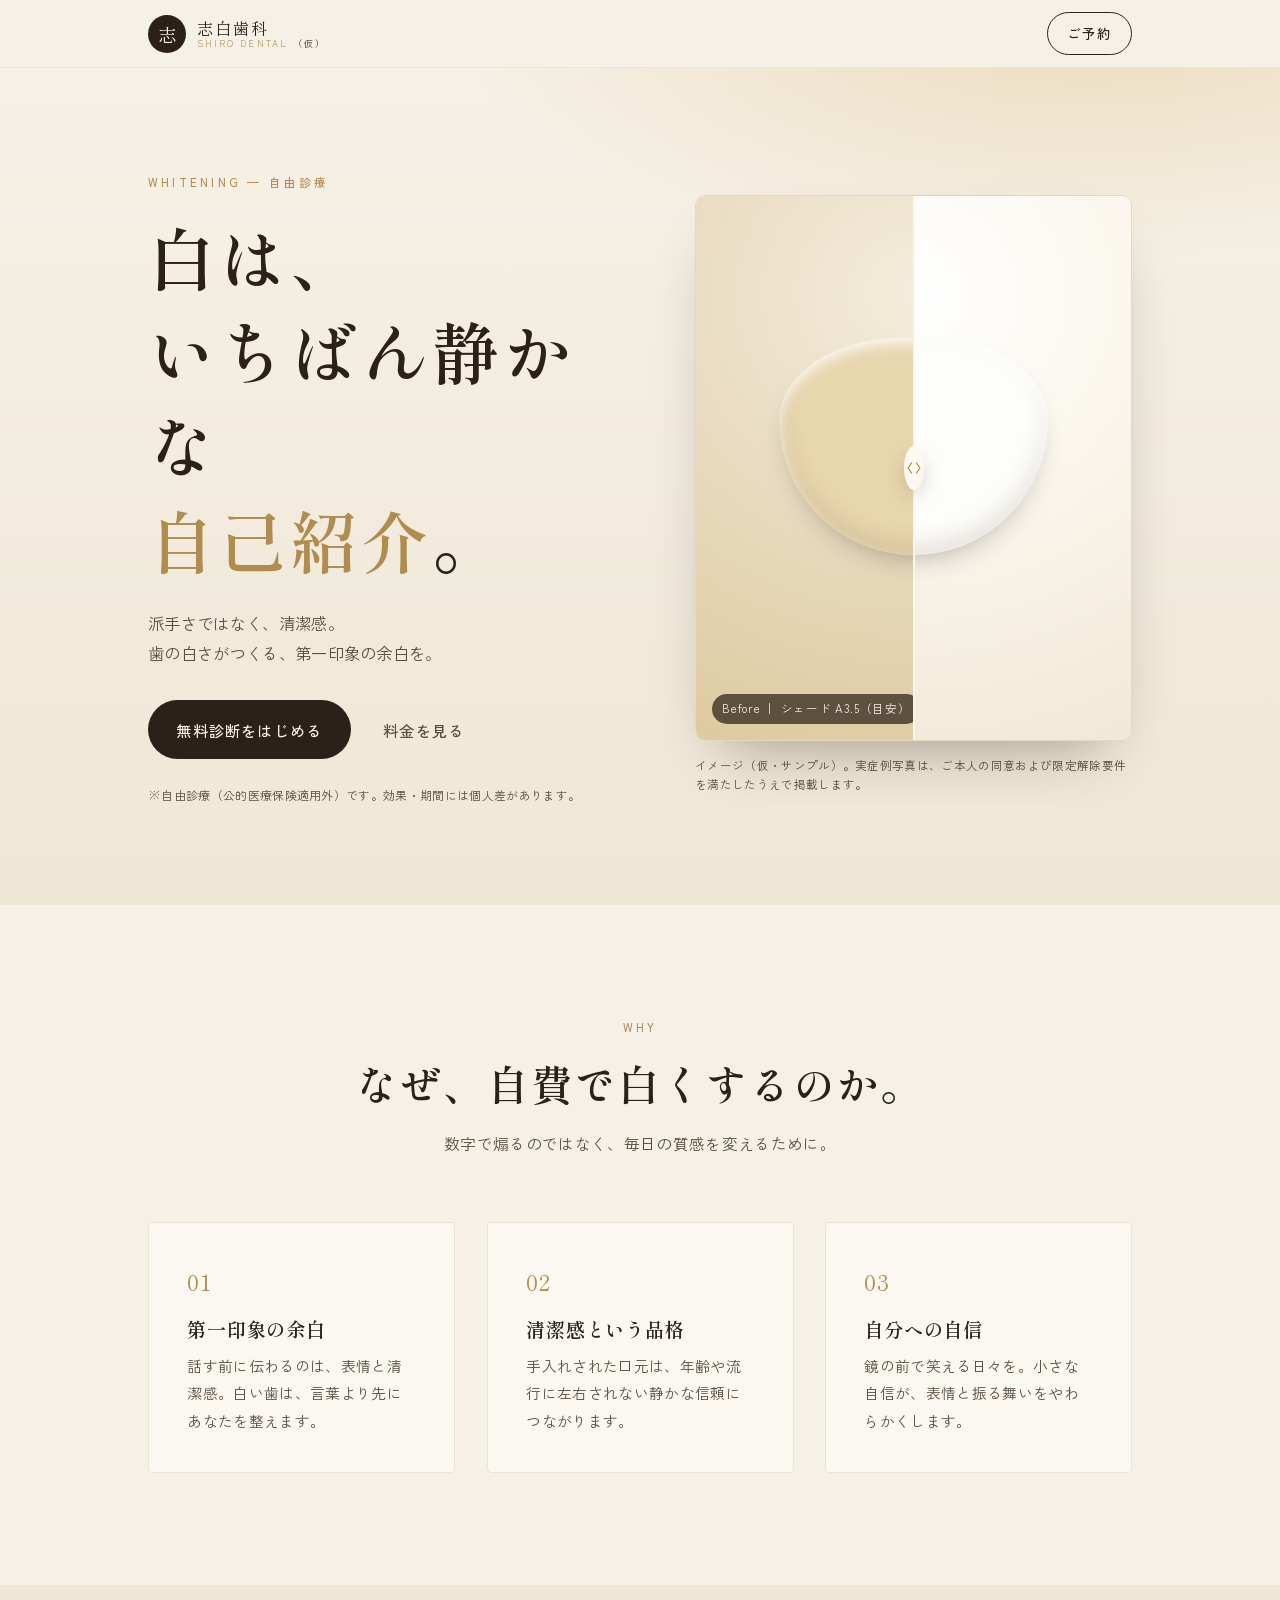
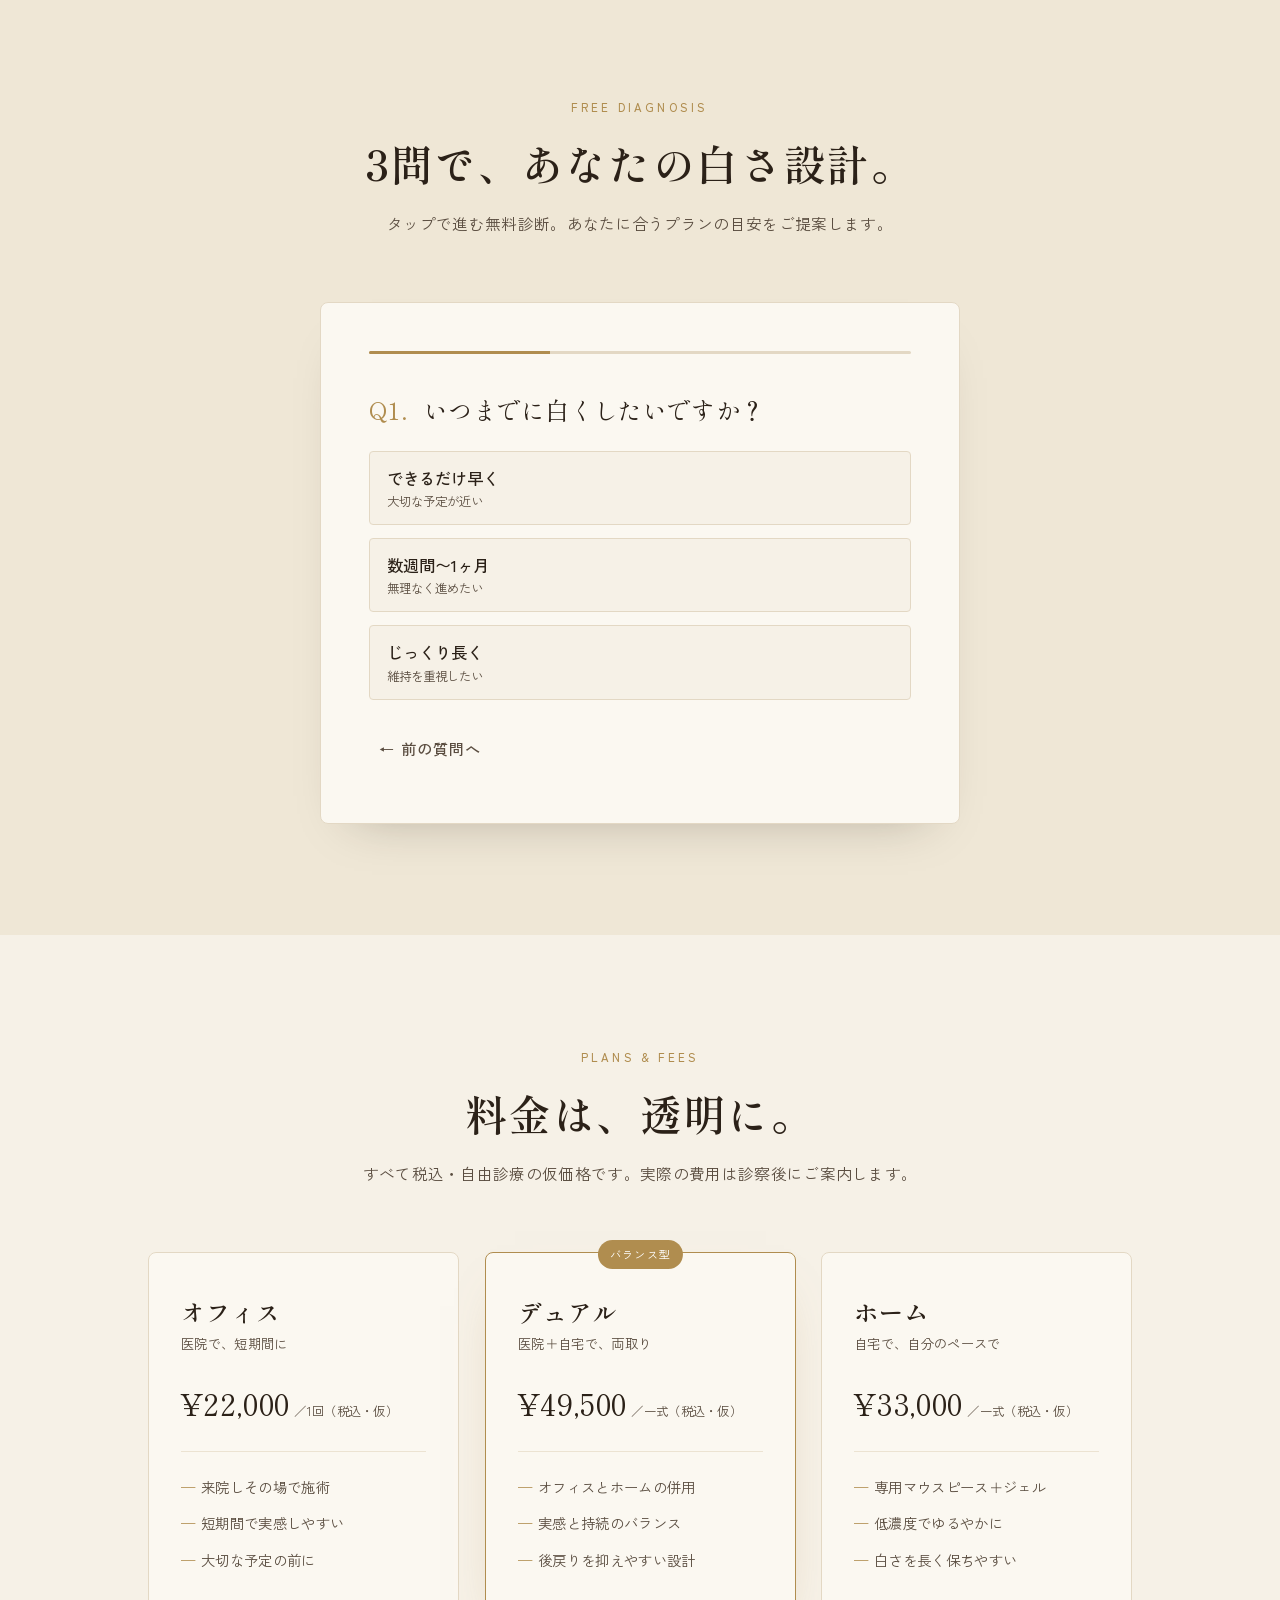
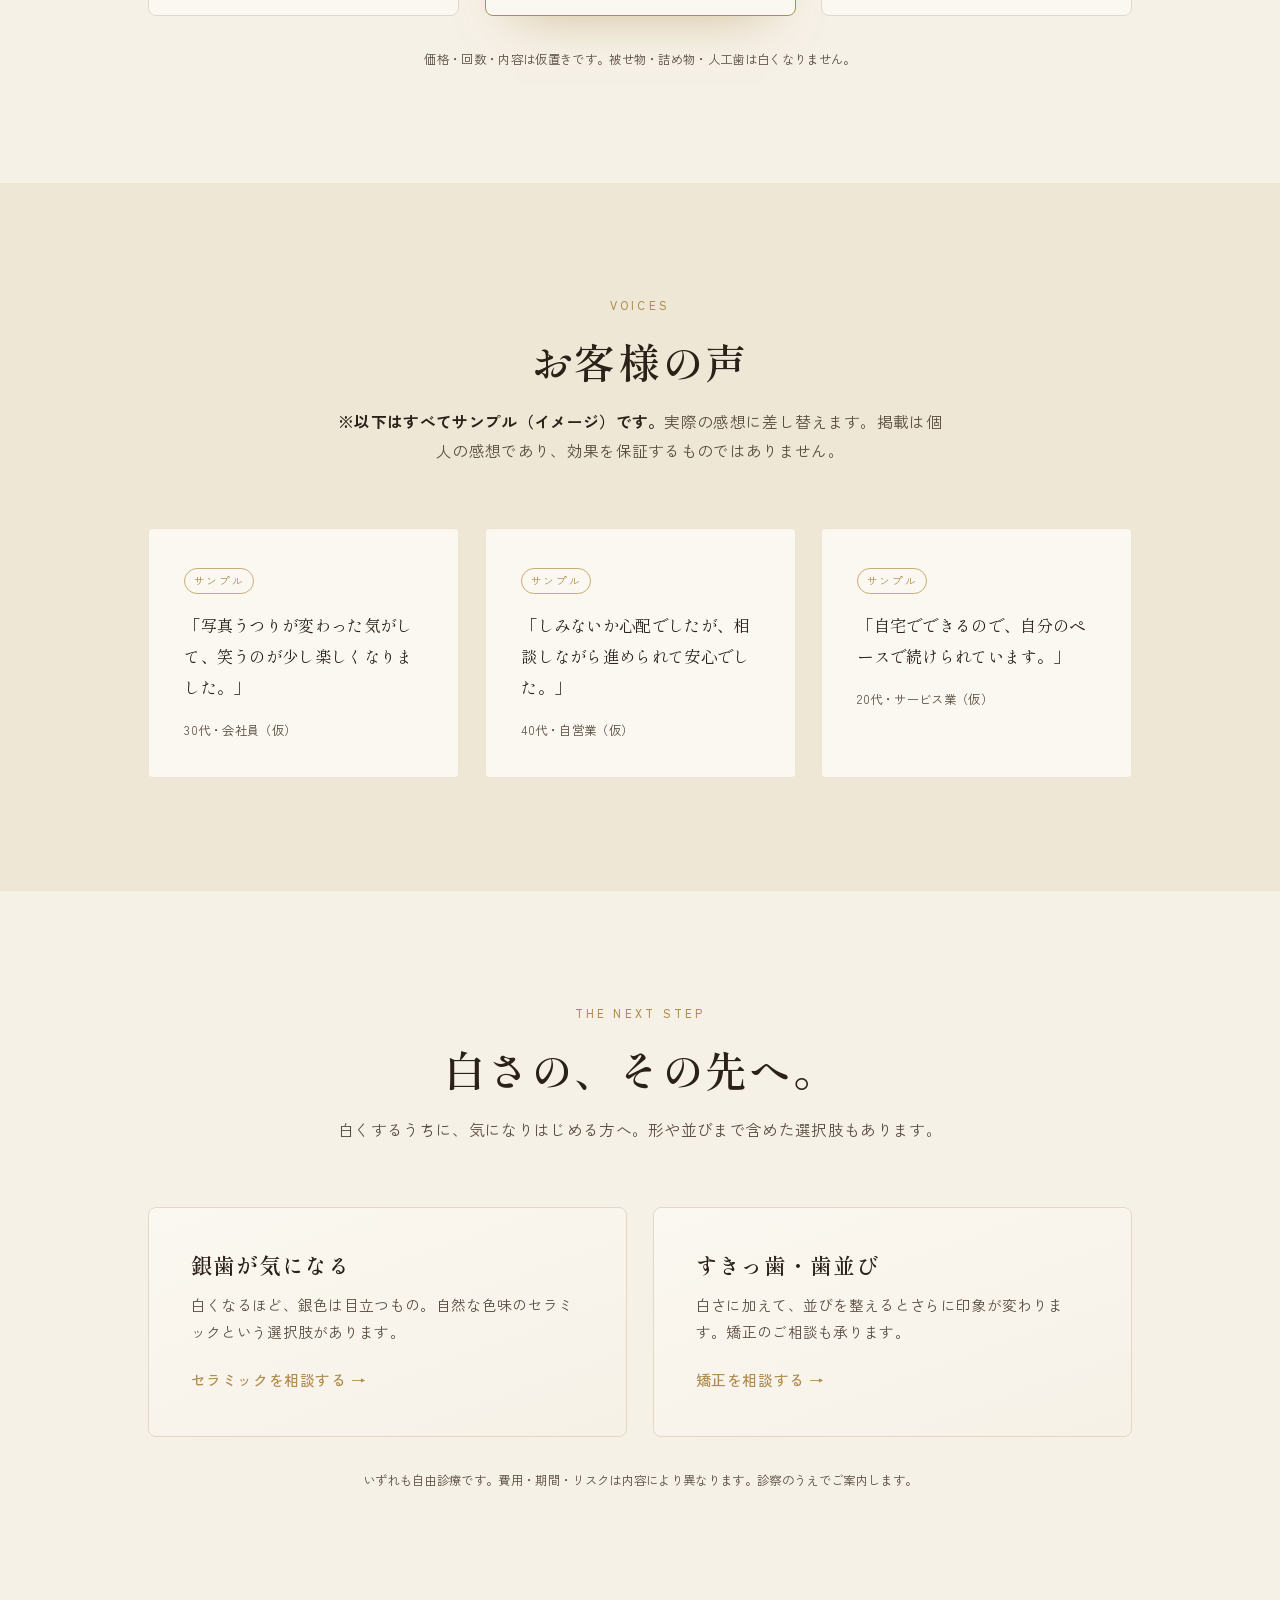
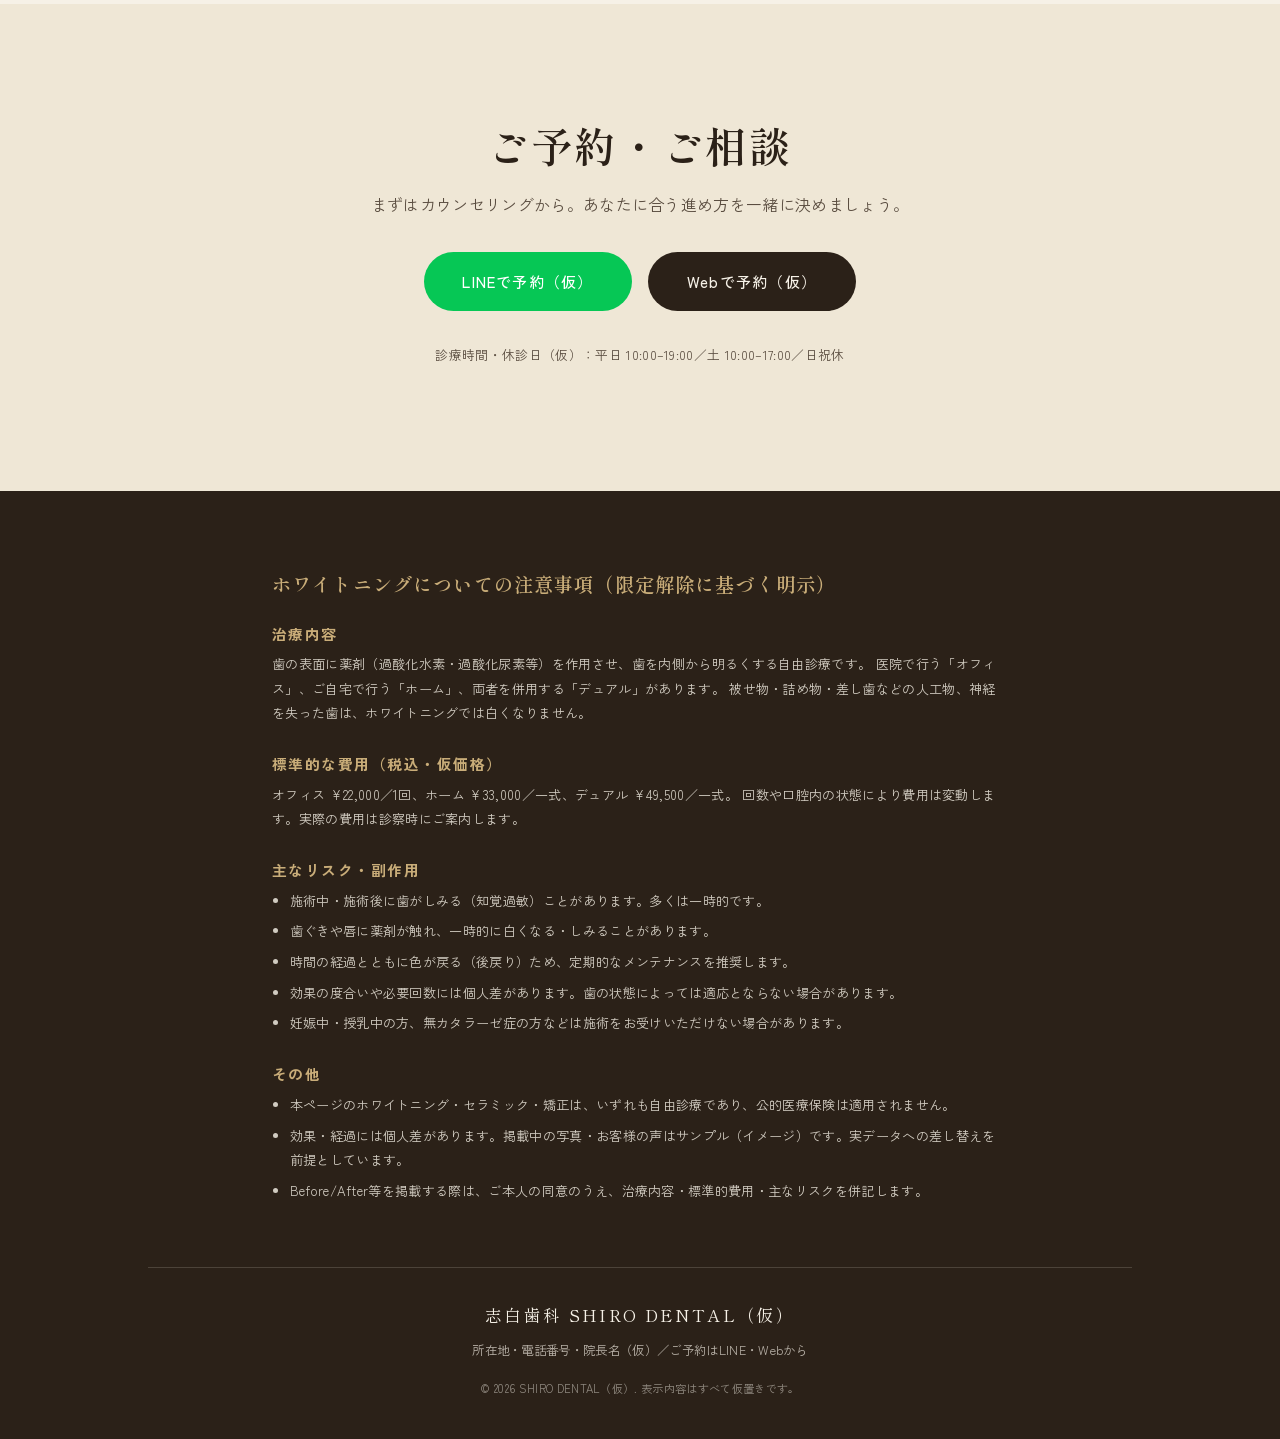
==== index.html @ 213be8ee "Add whitening self-pay conversion funnel v1 モバイルファーストのホワイトニング自費転換ファネル（LP＋無料診断＋予約導線）を追加。  - 縦スクロール1ペー" ====
<!DOCTYPE html>
<html lang="ja">
<head>
  <meta charset="UTF-8" />
  <meta name="viewport" content="width=device-width, initial-scale=1.0" />
  <title>白の余白 ｜ ホワイトニング（仮・医院名）</title>
  <meta
    name="description"
    content="自由診療のホワイトニングで、あなたらしい白さへ。3問の無料診断であなたに合うプランをご提案します。効果には個人差があります。"
  />

  <!-- 明朝（見出し）／上品なゴシック（本文） -->
  <link rel="preconnect" href="https://fonts.googleapis.com" />
  <link rel="preconnect" href="https://fonts.gstatic.com" crossorigin />
  <link
    href="https://fonts.googleapis.com/css2?family=Shippori+Mincho:wght@500;600;700&family=Zen+Kaku+Gothic+New:wght@400;500;700&display=swap"
    rel="stylesheet"
  />

  <link rel="stylesheet" href="assets/css/style.css" />
</head>
<body>
  <!-- ============ ヘッダー ============ -->
  <header class="site-header" id="top">
    <div class="container header-inner">
      <a href="#top" class="brand" aria-label="医院名（仮）トップへ">
        <span class="brand__mark" aria-hidden="true">志</span>
        <span class="brand__name">
          <span class="brand__name-ja">志白歯科</span>
          <span class="brand__name-en">SHIRO DENTAL <em>（仮）</em></span>
        </span>
      </a>
      <a href="#booking" class="btn btn--ghost header-cta" data-scroll>ご予約</a>
    </div>
  </header>

  <main>
    <!-- ============ ヒーロー ============ -->
    <section class="hero">
      <div class="container hero__inner">
        <div class="hero__copy" data-reveal>
          <p class="eyebrow">Whitening — 自由診療</p>
          <h1 class="hero__title">
            白は、<br />
            いちばん静かな<br />
            <span class="accent">自己紹介</span>。
          </h1>
          <p class="hero__lead">
            派手さではなく、清潔感。<br />
            歯の白さがつくる、第一印象の余白を。
          </p>
          <div class="hero__actions">
            <a href="#diagnosis" class="btn btn--solid" data-scroll>無料診断をはじめる</a>
            <a href="#pricing" class="btn btn--text" data-scroll>料金を見る</a>
          </div>
          <p class="hero__note">
            ※自由診療（公的医療保険適用外）です。効果・期間には個人差があります。
          </p>
        </div>

        <!-- Before / After スライダー -->
        <figure class="ba" data-reveal>
          <div
            class="ba__stage"
            id="baStage"
            role="slider"
            tabindex="0"
            aria-label="施術前後の比較。左右にドラッグして白さの変化をご覧いただけます"
            aria-valuemin="0"
            aria-valuemax="100"
            aria-valuenow="50"
          >
            <!-- After（下層・白い） -->
            <div class="ba__layer ba__layer--after">
              <div class="tooth-art tooth-art--after" aria-hidden="true"></div>
              <span class="ba__shade ba__shade--after">After ｜ シェード A1（目安）</span>
            </div>
            <!-- Before（上層・クリップで可変） -->
            <div class="ba__layer ba__layer--before" id="baBefore">
              <div class="tooth-art tooth-art--before" aria-hidden="true"></div>
              <span class="ba__shade ba__shade--before">Before ｜ シェード A3.5（目安）</span>
            </div>
            <!-- ハンドル -->
            <div class="ba__handle" id="baHandle" aria-hidden="true">
              <span class="ba__handle-line"></span>
              <span class="ba__handle-grip">
                <svg viewBox="0 0 24 24" width="20" height="20" aria-hidden="true">
                  <path d="M9 6l-4 6 4 6M15 6l4 6-4 6" fill="none" stroke="currentColor" stroke-width="1.6" stroke-linecap="round" stroke-linejoin="round"/>
                </svg>
              </span>
            </div>
          </div>
          <figcaption class="ba__caption">
            イメージ（仮・サンプル）。実症例写真は、ご本人の同意および限定解除要件を満たしたうえで掲載します。
          </figcaption>
        </figure>
      </div>
    </section>

    <!-- ============ なぜ自費で白くするのか ============ -->
    <section class="why section" id="why">
      <div class="container">
        <header class="section__head" data-reveal>
          <p class="eyebrow">Why</p>
          <h2 class="section__title">なぜ、自費で白くするのか。</h2>
          <p class="section__lead">
            数字で煽るのではなく、毎日の質感を変えるために。
          </p>
        </header>
        <ul class="why__grid">
          <li class="why__item" data-reveal>
            <span class="why__no">01</span>
            <h3 class="why__title">第一印象の余白</h3>
            <p class="why__text">
              話す前に伝わるのは、表情と清潔感。白い歯は、言葉より先にあなたを整えます。
            </p>
          </li>
          <li class="why__item" data-reveal>
            <span class="why__no">02</span>
            <h3 class="why__title">清潔感という品格</h3>
            <p class="why__text">
              手入れされた口元は、年齢や流行に左右されない静かな信頼につながります。
            </p>
          </li>
          <li class="why__item" data-reveal>
            <span class="why__no">03</span>
            <h3 class="why__title">自分への自信</h3>
            <p class="why__text">
              鏡の前で笑える日々を。小さな自信が、表情と振る舞いをやわらかくします。
            </p>
          </li>
        </ul>
      </div>
    </section>

    <!-- ============ ★無料診断（核） ============ -->
    <section class="diagnosis section section--tint" id="diagnosis">
      <div class="container">
        <header class="section__head" data-reveal>
          <p class="eyebrow">Free Diagnosis</p>
          <h2 class="section__title">3問で、あなたの白さ設計。</h2>
          <p class="section__lead">
            タップで進む無料診断。あなたに合うプランの目安をご提案します。
          </p>
        </header>

        <div class="quiz" data-reveal>
          <!-- 進捗 -->
          <div class="quiz__progress" aria-hidden="true">
            <span class="quiz__progress-bar" id="quizBar"></span>
          </div>

          <!-- 質問群 -->
          <form id="quizForm" class="quiz__form" novalidate>
            <!-- Q1 -->
            <fieldset class="quiz__step is-active" data-step="0">
              <legend class="quiz__q"><span class="quiz__q-no">Q1.</span> いつまでに白くしたいですか？</legend>
              <div class="quiz__options" role="group">
                <button type="button" class="opt" data-q="when" data-value="soon">
                  <span class="opt__label">できるだけ早く</span>
                  <span class="opt__sub">大切な予定が近い</span>
                </button>
                <button type="button" class="opt" data-q="when" data-value="weeks">
                  <span class="opt__label">数週間〜1ヶ月</span>
                  <span class="opt__sub">無理なく進めたい</span>
                </button>
                <button type="button" class="opt" data-q="when" data-value="slow">
                  <span class="opt__label">じっくり長く</span>
                  <span class="opt__sub">維持を重視したい</span>
                </button>
              </div>
            </fieldset>

            <!-- Q2 -->
            <fieldset class="quiz__step" data-step="1">
              <legend class="quiz__q"><span class="quiz__q-no">Q2.</span> 歯がしみる（知覚過敏）ことはありますか？</legend>
              <div class="quiz__options" role="group">
                <button type="button" class="opt" data-q="sensitivity" data-value="yes">
                  <span class="opt__label">よくある</span>
                  <span class="opt__sub">冷たいものなどでしみる</span>
                </button>
                <button type="button" class="opt" data-q="sensitivity" data-value="some">
                  <span class="opt__label">少しある</span>
                  <span class="opt__sub">ときどき気になる</span>
                </button>
                <button type="button" class="opt" data-q="sensitivity" data-value="no">
                  <span class="opt__label">ほとんどない</span>
                  <span class="opt__sub">気にならない</span>
                </button>
              </div>
            </fieldset>

            <!-- Q3 -->
            <fieldset class="quiz__step" data-step="2">
              <legend class="quiz__q"><span class="quiz__q-no">Q3.</span> いちばん重視したいことは？</legend>
              <div class="quiz__options" role="group">
                <button type="button" class="opt" data-q="priority" data-value="speed">
                  <span class="opt__label">即効性</span>
                  <span class="opt__sub">短期間で実感したい</span>
                </button>
                <button type="button" class="opt" data-q="priority" data-value="lasting">
                  <span class="opt__label">持続性</span>
                  <span class="opt__sub">白さを長く保ちたい</span>
                </button>
                <button type="button" class="opt" data-q="priority" data-value="easy">
                  <span class="opt__label">手軽さ・コスト</span>
                  <span class="opt__sub">自分のペースで</span>
                </button>
              </div>
            </fieldset>
          </form>

          <!-- 戻る -->
          <div class="quiz__nav">
            <button type="button" class="btn btn--text" id="quizBack" hidden>← 前の質問へ</button>
          </div>

          <!-- 結果 -->
          <div class="result" id="quizResult" hidden aria-live="polite">
            <p class="result__eyebrow">あなたへのおすすめ（目安）</p>
            <h3 class="result__plan" id="resultPlan">—</h3>
            <p class="result__desc" id="resultDesc"></p>
            <p class="result__note" id="resultSensitivity" hidden></p>
            <div class="result__actions">
              <a href="#booking" class="btn btn--solid" data-scroll>このプランで相談・予約する</a>
              <button type="button" class="btn btn--text" id="quizRestart">もう一度診断する</button>
            </div>
            <p class="result__disclaimer">
              ※診断結果は目安です。実際の適応・プランは、口腔内の状態を診たうえで歯科医師がご提案します。効果には個人差があります。
            </p>
          </div>
        </div>
      </div>
    </section>

    <!-- ============ 料金プラン ============ -->
    <section class="pricing section" id="pricing">
      <div class="container">
        <header class="section__head" data-reveal>
          <p class="eyebrow">Plans &amp; Fees</p>
          <h2 class="section__title">料金は、透明に。</h2>
          <p class="section__lead">
            すべて税込・自由診療の仮価格です。実際の費用は診察後にご案内します。
          </p>
        </header>

        <div class="plans">
          <article class="plan" data-plan="office" data-reveal>
            <h3 class="plan__name">オフィス</h3>
            <p class="plan__for">医院で、短期間に</p>
            <p class="plan__price"><span class="plan__amount">¥22,000</span><span class="plan__unit">／1回（税込・仮）</span></p>
            <ul class="plan__feat">
              <li>来院しその場で施術</li>
              <li>短期間で実感しやすい</li>
              <li>大切な予定の前に</li>
            </ul>
          </article>

          <article class="plan plan--featured" data-plan="dual" data-reveal>
            <span class="plan__badge">バランス型</span>
            <h3 class="plan__name">デュアル</h3>
            <p class="plan__for">医院＋自宅で、両取り</p>
            <p class="plan__price"><span class="plan__amount">¥49,500</span><span class="plan__unit">／一式（税込・仮）</span></p>
            <ul class="plan__feat">
              <li>オフィスとホームの併用</li>
              <li>実感と持続のバランス</li>
              <li>後戻りを抑えやすい設計</li>
            </ul>
          </article>

          <article class="plan" data-plan="home" data-reveal>
            <h3 class="plan__name">ホーム</h3>
            <p class="plan__for">自宅で、自分のペースで</p>
            <p class="plan__price"><span class="plan__amount">¥33,000</span><span class="plan__unit">／一式（税込・仮）</span></p>
            <ul class="plan__feat">
              <li>専用マウスピース＋ジェル</li>
              <li>低濃度でゆるやかに</li>
              <li>白さを長く保ちやすい</li>
            </ul>
          </article>
        </div>

        <p class="pricing__note">
          価格・回数・内容は仮置きです。被せ物・詰め物・人工歯は白くなりません。
        </p>
      </div>
    </section>

    <!-- ============ お客様の声 ============ -->
    <section class="voices section section--tint" id="voices">
      <div class="container">
        <header class="section__head" data-reveal>
          <p class="eyebrow">Voices</p>
          <h2 class="section__title">お客様の声</h2>
          <p class="section__lead">
            <strong>※以下はすべてサンプル（イメージ）です。</strong>実際の感想に差し替えます。掲載は個人の感想であり、効果を保証するものではありません。
          </p>
        </header>

        <ul class="voices__grid">
          <li class="voice" data-reveal>
            <span class="voice__tag">サンプル</span>
            <p class="voice__text">「写真うつりが変わった気がして、笑うのが少し楽しくなりました。」</p>
            <p class="voice__meta">30代・会社員（仮）</p>
          </li>
          <li class="voice" data-reveal>
            <span class="voice__tag">サンプル</span>
            <p class="voice__text">「しみないか心配でしたが、相談しながら進められて安心でした。」</p>
            <p class="voice__meta">40代・自営業（仮）</p>
          </li>
          <li class="voice" data-reveal>
            <span class="voice__tag">サンプル</span>
            <p class="voice__text">「自宅でできるので、自分のペースで続けられています。」</p>
            <p class="voice__meta">20代・サービス業（仮）</p>
          </li>
        </ul>
      </div>
    </section>

    <!-- ============ ホワイトニングの先へ ============ -->
    <section class="beyond section" id="beyond">
      <div class="container">
        <header class="section__head" data-reveal>
          <p class="eyebrow">The Next Step</p>
          <h2 class="section__title">白さの、その先へ。</h2>
          <p class="section__lead">
            白くするうちに、気になりはじめる方へ。形や並びまで含めた選択肢もあります。
          </p>
        </header>

        <ul class="beyond__grid">
          <li class="beyond__item" data-reveal>
            <h3 class="beyond__title">銀歯が気になる</h3>
            <p class="beyond__text">
              白くなるほど、銀色は目立つもの。自然な色味のセラミックという選択肢があります。
            </p>
            <a href="#booking" class="link-arrow" data-scroll>セラミックを相談する →</a>
          </li>
          <li class="beyond__item" data-reveal>
            <h3 class="beyond__title">すきっ歯・歯並び</h3>
            <p class="beyond__text">
              白さに加えて、並びを整えるとさらに印象が変わります。矯正のご相談も承ります。
            </p>
            <a href="#booking" class="link-arrow" data-scroll>矯正を相談する →</a>
          </li>
        </ul>
        <p class="beyond__note">
          いずれも自由診療です。費用・期間・リスクは内容により異なります。診察のうえでご案内します。
        </p>
      </div>
    </section>

    <!-- ============ 予約 ============ -->
    <section class="booking section section--tint" id="booking">
      <div class="container booking__inner" data-reveal>
        <h2 class="section__title">ご予約・ご相談</h2>
        <p class="booking__lead">
          まずはカウンセリングから。あなたに合う進め方を一緒に決めましょう。
        </p>
        <div class="booking__actions">
          <!-- TODO: 実際のLINE公式アカウントURLに差し替え -->
          <a href="#" class="btn btn--line" data-placeholder="LINE">LINEで予約（仮）</a>
          <!-- TODO: 実際のWeb予約システムURLに差し替え -->
          <a href="#" class="btn btn--solid" data-placeholder="Web">Webで予約（仮）</a>
        </div>
        <p class="booking__hours">
          診療時間・休診日（仮）：平日 10:00–19:00／土 10:00–17:00／日祝休
        </p>
      </div>
    </section>
  </main>

  <!-- ============ フッター（医療広告ガイドライン準拠の注記） ============ -->
  <footer class="site-footer">
    <div class="container">
      <div class="compliance" id="compliance">
        <h2 class="compliance__title">ホワイトニングについての注意事項（限定解除に基づく明示）</h2>

        <div class="compliance__block">
          <h3>治療内容</h3>
          <p>
            歯の表面に薬剤（過酸化水素・過酸化尿素等）を作用させ、歯を内側から明るくする自由診療です。
            医院で行う「オフィス」、ご自宅で行う「ホーム」、両者を併用する「デュアル」があります。
            被せ物・詰め物・差し歯などの人工物、神経を失った歯は、ホワイトニングでは白くなりません。
          </p>
        </div>

        <div class="compliance__block">
          <h3>標準的な費用（税込・仮価格）</h3>
          <p>
            オフィス ¥22,000／1回、ホーム ¥33,000／一式、デュアル ¥49,500／一式。
            回数や口腔内の状態により費用は変動します。実際の費用は診察時にご案内します。
          </p>
        </div>

        <div class="compliance__block">
          <h3>主なリスク・副作用</h3>
          <ul>
            <li>施術中・施術後に歯がしみる（知覚過敏）ことがあります。多くは一時的です。</li>
            <li>歯ぐきや唇に薬剤が触れ、一時的に白くなる・しみることがあります。</li>
            <li>時間の経過とともに色が戻る（後戻り）ため、定期的なメンテナンスを推奨します。</li>
            <li>効果の度合いや必要回数には個人差があります。歯の状態によっては適応とならない場合があります。</li>
            <li>妊娠中・授乳中の方、無カタラーゼ症の方などは施術をお受けいただけない場合があります。</li>
          </ul>
        </div>

        <div class="compliance__block">
          <h3>その他</h3>
          <ul>
            <li>本ページのホワイトニング・セラミック・矯正は、いずれも自由診療であり、公的医療保険は適用されません。</li>
            <li>効果・経過には個人差があります。掲載中の写真・お客様の声はサンプル（イメージ）です。実データへの差し替えを前提としています。</li>
            <li>Before/After等を掲載する際は、ご本人の同意のうえ、治療内容・標準的費用・主なリスクを併記します。</li>
          </ul>
        </div>
      </div>

      <div class="site-footer__base">
        <p class="site-footer__brand">志白歯科 SHIRO DENTAL（仮）</p>
        <p class="site-footer__addr">所在地・電話番号・院長名（仮）／ご予約はLINE・Webから</p>
        <p class="site-footer__copy">© <span id="year"></span> SHIRO DENTAL（仮）. 表示内容はすべて仮置きです。</p>
      </div>
    </div>
  </footer>

  <!-- ============ 固定予約バー（モバイル下部） ============ -->
  <nav class="dockbar" id="dockbar" aria-label="予約">
    <a href="#" class="dockbar__btn dockbar__btn--line" data-placeholder="LINE">
      <span class="dockbar__ico" aria-hidden="true">◍</span>
      <span>LINE予約</span>
    </a>
    <a href="#" class="dockbar__btn dockbar__btn--web" data-placeholder="Web">
      <span class="dockbar__ico" aria-hidden="true">◆</span>
      <span>Web予約</span>
    </a>
  </nav>

  <script src="assets/js/main.js" defer></script>
</body>
</html>
---- assets/css/style.css ----
/* =====================================================================
   志白歯科（仮）｜ホワイトニング自費転換ファネル v1
   方向性：高級美容ブランド × 和のエディトリアル
   配色：温かいアイボリー × エスプレッソ × シャンパンゴールド
   ===================================================================== */

:root {
  /* 配色 */
  --ivory:        #f6f1e7;   /* 基調：温かいアイボリー */
  --ivory-deep:   #efe7d6;   /* 一段沈めたアイボリー */
  --paper:        #fbf8f1;   /* カード等の明るい面 */
  --espresso:     #2b2118;   /* 文字：エスプレッソ */
  --espresso-soft:#5a4d40;   /* 補助文字 */
  --gold:         #b08d4f;   /* アクセント：シャンパンゴールド */
  --gold-soft:    #c9ad79;
  --gold-tint:    #ead9b8;
  --line:         #e3d8c4;   /* 罫線 */
  --line-soft:    #ece3d2;

  /* タイポ */
  --mincho: "Shippori Mincho", "Yu Mincho", "Hiragino Mincho ProN", serif;
  --gothic: "Zen Kaku Gothic New", "Hiragino Sans", "Yu Gothic", sans-serif;

  /* レイアウト */
  --maxw: 1080px;
  --gut: clamp(20px, 5vw, 48px);
  --radius: 4px;
  --ease: cubic-bezier(0.22, 0.61, 0.36, 1);

  --dock-h: 64px;
}

/* ---- リセット ---- */
*, *::before, *::after { box-sizing: border-box; }
html { -webkit-text-size-adjust: 100%; scroll-behavior: smooth; }
body {
  margin: 0;
  font-family: var(--gothic);
  font-weight: 400;
  color: var(--espresso);
  background: var(--ivory);
  line-height: 1.85;
  letter-spacing: 0.02em;
  -webkit-font-smoothing: antialiased;
  text-rendering: optimizeLegibility;
  /* 固定予約バー分の余白（モバイル） */
  padding-bottom: calc(var(--dock-h) + env(safe-area-inset-bottom, 0px));
}
img { max-width: 100%; display: block; }
a { color: inherit; text-decoration: none; }
button { font-family: inherit; cursor: pointer; }
h1, h2, h3 { font-family: var(--mincho); font-weight: 600; line-height: 1.4; letter-spacing: 0.04em; }

.container { width: 100%; max-width: var(--maxw); margin-inline: auto; padding-inline: var(--gut); }

/* ---- 共通：エディトリアルな見出し小物 ---- */
.eyebrow {
  font-family: var(--gothic);
  font-size: 0.72rem;
  letter-spacing: 0.28em;
  text-transform: uppercase;
  color: var(--gold);
  margin: 0 0 1rem;
  font-weight: 500;
}
.accent { color: var(--gold); }

/* ---- ボタン ---- */
.btn {
  display: inline-flex;
  align-items: center;
  justify-content: center;
  gap: 0.5em;
  padding: 0.95em 1.8em;
  font-size: 0.95rem;
  font-weight: 500;
  letter-spacing: 0.08em;
  border-radius: 999px;
  border: 1px solid transparent;
  transition: transform 0.4s var(--ease), background 0.4s var(--ease), color 0.4s var(--ease), border-color 0.4s var(--ease);
  -webkit-tap-highlight-color: transparent;
}
.btn:active { transform: translateY(1px); }
.btn--solid { background: var(--espresso); color: var(--ivory); }
.btn--solid:hover { background: var(--gold); color: #fff; }
.btn--ghost { border-color: var(--espresso); color: var(--espresso); background: transparent; }
.btn--ghost:hover { background: var(--espresso); color: var(--ivory); }
.btn--text { background: none; color: var(--espresso-soft); padding-inline: 0.6em; }
.btn--text:hover { color: var(--gold); }
.btn--line { background: #06c755; color: #fff; }
.btn--line:hover { filter: brightness(1.06); }

/* ====================================================================
   ヘッダー
   ==================================================================== */
.site-header {
  position: sticky;
  top: 0;
  z-index: 50;
  background: rgba(246, 241, 231, 0.82);
  backdrop-filter: saturate(140%) blur(10px);
  border-bottom: 1px solid var(--line-soft);
}
.header-inner { display: flex; align-items: center; justify-content: space-between; padding-block: 0.75rem; }
.brand { display: flex; align-items: center; gap: 0.7rem; }
.brand__mark {
  width: 38px; height: 38px;
  display: grid; place-items: center;
  font-family: var(--mincho);
  font-size: 1.15rem;
  color: var(--ivory);
  background: var(--espresso);
  border-radius: 50%;
}
.brand__name { display: flex; flex-direction: column; line-height: 1.25; }
.brand__name-ja { font-family: var(--mincho); font-size: 1.02rem; letter-spacing: 0.12em; }
.brand__name-en { font-size: 0.58rem; letter-spacing: 0.22em; color: var(--gold); text-transform: uppercase; }
.brand__name-en em { font-style: normal; color: var(--espresso-soft); }
.header-cta { padding: 0.6em 1.4em; font-size: 0.85rem; }

/* ====================================================================
   ヒーロー
   ==================================================================== */
.hero {
  background:
    radial-gradient(1200px 500px at 85% -10%, var(--gold-tint) 0%, transparent 55%),
    linear-gradient(180deg, var(--ivory) 0%, var(--ivory-deep) 100%);
  padding-block: clamp(3rem, 9vw, 6.5rem) clamp(3rem, 8vw, 5.5rem);
  overflow: hidden;
}
.hero__inner {
  display: grid;
  gap: clamp(2.5rem, 6vw, 4rem);
  align-items: center;
}
@media (min-width: 880px) {
  .hero__inner { grid-template-columns: 1.05fr 0.95fr; }
}
.hero__title {
  font-size: clamp(2.4rem, 8.5vw, 4.2rem);
  margin: 0 0 1.4rem;
  letter-spacing: 0.06em;
}
.hero__lead { font-size: 1.02rem; color: var(--espresso-soft); margin: 0 0 2rem; }
.hero__actions { display: flex; flex-wrap: wrap; align-items: center; gap: 1rem 1.4rem; }
.hero__note { margin-top: 1.6rem; font-size: 0.74rem; color: var(--espresso-soft); line-height: 1.7; }

/* ---- Before / After スライダー ---- */
.ba { margin: 0; }
.ba__stage {
  position: relative;
  aspect-ratio: 4 / 5;
  border-radius: 10px;
  overflow: hidden;
  box-shadow: 0 30px 60px -30px rgba(43, 33, 24, 0.45);
  border: 1px solid var(--line);
  touch-action: none;
  user-select: none;
  cursor: ew-resize;
  outline: none;
}
.ba__stage:focus-visible { box-shadow: 0 0 0 3px var(--gold-soft), 0 30px 60px -30px rgba(43,33,24,0.45); }
.ba__layer { position: absolute; inset: 0; }
/* before はフルサイズのまま clip-path で右側を隠す。
   こうすると内部の歯のアートが伸縮せず、常に stage に正しく整列する。 */
.ba__layer--before {
  clip-path: inset(0 50% 0 0);
  will-change: clip-path;
}
.tooth-art {
  position: absolute; inset: 0;
  background-size: cover;
  background-position: center;
}
/* 写真の代わりに、シェードの違いを質感で表現（実写差し替え前提） */
.tooth-art--after {
  background:
    radial-gradient(120% 90% at 50% 18%, #ffffff 0%, #fbf7ee 42%, #f1e8d6 100%);
}
.tooth-art--after::after,
.tooth-art--before::after {
  content: "";
  position: absolute;
  left: 50%; top: 46%;
  width: 62%; height: 40%;
  transform: translate(-50%, -50%);
  border-radius: 46% 46% 50% 50% / 38% 38% 62% 62%;
  background: var(--tooth, #fdfdfb);
  box-shadow:
    inset 0 6px 14px rgba(255,255,255,0.9),
    inset 0 -10px 22px rgba(120, 96, 60, 0.18),
    0 14px 30px -16px rgba(43,33,24,0.4);
}
.tooth-art--after::after { --tooth: #fdfdfb; }
.tooth-art--before {
  background:
    radial-gradient(120% 90% at 50% 18%, #f4ecdb 0%, #e9dcc2 45%, #ddca9f 100%);
}
.tooth-art--before::after { --tooth: #e8d6ad; }
.ba__shade {
  position: absolute;
  left: 16px; bottom: 16px;
  font-size: 0.72rem;
  letter-spacing: 0.06em;
  padding: 0.4em 0.9em;
  border-radius: 999px;
  background: rgba(43, 33, 24, 0.72);
  color: var(--ivory);
  backdrop-filter: blur(4px);
}
.ba__shade--after { background: rgba(176, 141, 79, 0.92); }
.ba__handle {
  position: absolute;
  top: 0; bottom: 0;
  left: 50%;
  width: 0;
  transform: translateX(-50%);
  display: flex;
  align-items: center;
  justify-content: center;
  pointer-events: none;
}
.ba__handle-line { position: absolute; top: 0; bottom: 0; width: 2px; background: rgba(251,248,241,0.92); }
.ba__handle-grip {
  position: relative;
  width: 44px; height: 44px;
  display: grid; place-items: center;
  border-radius: 50%;
  background: var(--paper);
  color: var(--gold);
  box-shadow: 0 8px 20px -6px rgba(43,33,24,0.5);
}
.ba__caption { margin-top: 0.9rem; font-size: 0.72rem; color: var(--espresso-soft); line-height: 1.7; }

/* ====================================================================
   セクション共通
   ==================================================================== */
.section { padding-block: clamp(3.5rem, 10vw, 7rem); }
.section--tint { background: var(--ivory-deep); }
.section__head { max-width: 38rem; margin: 0 auto clamp(2.5rem, 6vw, 4rem); text-align: center; }
.section__title { font-size: clamp(1.7rem, 5.5vw, 2.6rem); margin: 0 0 1rem; }
.section__lead { color: var(--espresso-soft); margin: 0; font-size: 0.98rem; }
.section__lead strong { color: var(--espresso); font-weight: 700; }

/* ---- なぜ自費で ---- */
.why__grid {
  list-style: none; margin: 0; padding: 0;
  display: grid; gap: clamp(1.2rem, 3vw, 2rem);
}
@media (min-width: 720px) { .why__grid { grid-template-columns: repeat(3, 1fr); } }
.why__item {
  background: var(--paper);
  border: 1px solid var(--line-soft);
  border-radius: var(--radius);
  padding: clamp(1.6rem, 4vw, 2.4rem);
  position: relative;
}
.why__no { font-family: var(--mincho); font-size: 1.4rem; color: var(--gold); display: block; margin-bottom: 0.8rem; }
.why__title { font-size: 1.2rem; margin: 0 0 0.6rem; }
.why__text { margin: 0; font-size: 0.92rem; color: var(--espresso-soft); }

/* ====================================================================
   ★無料診断
   ==================================================================== */
.quiz {
  max-width: 40rem;
  margin: 0 auto;
  background: var(--paper);
  border: 1px solid var(--line);
  border-radius: 8px;
  padding: clamp(1.6rem, 5vw, 3rem);
  box-shadow: 0 24px 50px -34px rgba(43,33,24,0.35);
}
.quiz__progress { height: 3px; background: var(--line); border-radius: 999px; overflow: hidden; margin-bottom: clamp(1.6rem, 4vw, 2.4rem); }
.quiz__progress-bar { display: block; height: 100%; width: 33.33%; background: var(--gold); transition: width 0.5s var(--ease); }
.quiz__form { position: relative; }
.quiz__step { border: 0; margin: 0; padding: 0; display: none; }
.quiz__step.is-active { display: block; animation: stepIn 0.5s var(--ease) both; }
@keyframes stepIn { from { opacity: 0; transform: translateY(12px); } to { opacity: 1; transform: none; } }
.quiz__q { font-family: var(--mincho); font-size: clamp(1.15rem, 3.6vw, 1.5rem); margin: 0 0 1.4rem; padding: 0; line-height: 1.5; }
.quiz__q-no { color: var(--gold); margin-right: 0.4em; }
.quiz__options { display: grid; gap: 0.8rem; }
.opt {
  display: flex; flex-direction: column; align-items: flex-start; gap: 0.15rem;
  text-align: left;
  padding: 1.05em 1.3em;
  background: var(--ivory);
  border: 1px solid var(--line);
  border-radius: var(--radius);
  color: var(--espresso);
  transition: border-color 0.3s var(--ease), background 0.3s var(--ease), transform 0.3s var(--ease), box-shadow 0.3s var(--ease);
}
.opt:hover { border-color: var(--gold-soft); transform: translateY(-2px); box-shadow: 0 12px 24px -18px rgba(43,33,24,0.5); }
.opt.is-selected { border-color: var(--gold); background: var(--gold-tint); }
.opt__label { font-size: 1.02rem; font-weight: 500; }
.opt__sub { font-size: 0.78rem; color: var(--espresso-soft); }
.quiz__nav { margin-top: 1.4rem; }

/* ---- 結果 ---- */
.result { text-align: center; animation: stepIn 0.55s var(--ease) both; }
.result__eyebrow { font-size: 0.72rem; letter-spacing: 0.24em; text-transform: uppercase; color: var(--gold); margin: 0 0 0.6rem; }
.result__plan { font-size: clamp(1.8rem, 6vw, 2.6rem); margin: 0 0 1rem; }
.result__desc { color: var(--espresso-soft); margin: 0 auto 1rem; max-width: 30rem; }
.result__note {
  display: inline-block;
  font-size: 0.82rem;
  color: var(--espresso);
  background: var(--gold-tint);
  border-radius: var(--radius);
  padding: 0.7em 1.1em;
  margin: 0 0 1.6rem;
}
.result__actions { display: flex; flex-direction: column; align-items: center; gap: 0.8rem; margin-bottom: 1.6rem; }
.result__disclaimer { font-size: 0.72rem; color: var(--espresso-soft); line-height: 1.7; margin: 0; }

/* ====================================================================
   料金プラン
   ==================================================================== */
.plans { display: grid; gap: clamp(1rem, 3vw, 1.6rem); }
@media (min-width: 820px) { .plans { grid-template-columns: repeat(3, 1fr); align-items: stretch; } }
.plan {
  position: relative;
  background: var(--paper);
  border: 1px solid var(--line);
  border-radius: 8px;
  padding: clamp(1.8rem, 4vw, 2.6rem) clamp(1.4rem, 3.5vw, 2rem);
  display: flex; flex-direction: column;
}
.plan--featured {
  border-color: var(--gold);
  box-shadow: 0 24px 50px -30px rgba(176,141,79,0.6);
}
@media (min-width: 820px) { .plan--featured { transform: translateY(-12px); } }
.plan__badge {
  position: absolute; top: -0.8rem; left: 50%; transform: translateX(-50%);
  background: var(--gold); color: #fff;
  font-size: 0.7rem; letter-spacing: 0.12em;
  padding: 0.35em 1em; border-radius: 999px;
}
.plan__name { font-size: 1.5rem; margin: 0 0 0.2rem; }
.plan__for { font-size: 0.84rem; color: var(--espresso-soft); margin: 0 0 1.2rem; }
.plan__price { margin: 0 0 1.4rem; padding-bottom: 1.2rem; border-bottom: 1px solid var(--line-soft); }
.plan__amount { font-family: var(--mincho); font-size: 1.9rem; color: var(--espresso); }
.plan__unit { font-size: 0.78rem; color: var(--espresso-soft); margin-left: 0.4em; }
.plan__feat { list-style: none; margin: 0; padding: 0; display: grid; gap: 0.6rem; }
.plan__feat li { position: relative; padding-left: 1.4em; font-size: 0.9rem; color: var(--espresso-soft); }
.plan__feat li::before { content: "—"; position: absolute; left: 0; color: var(--gold); }
.pricing__note { text-align: center; margin: 2rem 0 0; font-size: 0.78rem; color: var(--espresso-soft); }

/* ====================================================================
   お客様の声
   ==================================================================== */
.voices__grid { list-style: none; margin: 0; padding: 0; display: grid; gap: clamp(1rem, 3vw, 1.6rem); }
@media (min-width: 760px) { .voices__grid { grid-template-columns: repeat(3, 1fr); } }
.voice {
  background: var(--paper);
  border: 1px solid var(--line-soft);
  border-radius: var(--radius);
  padding: clamp(1.5rem, 4vw, 2.2rem);
  position: relative;
}
.voice__tag {
  display: inline-block;
  font-size: 0.66rem; letter-spacing: 0.16em;
  color: var(--gold);
  border: 1px solid var(--gold-soft);
  border-radius: 999px;
  padding: 0.2em 0.8em;
  margin-bottom: 1rem;
}
.voice__text { font-family: var(--mincho); font-size: 1.02rem; margin: 0 0 1rem; line-height: 1.9; }
.voice__meta { font-size: 0.78rem; color: var(--espresso-soft); margin: 0; }

/* ====================================================================
   ホワイトニングの先へ
   ==================================================================== */
.beyond__grid { list-style: none; margin: 0; padding: 0; display: grid; gap: clamp(1rem, 3vw, 1.6rem); }
@media (min-width: 720px) { .beyond__grid { grid-template-columns: repeat(2, 1fr); } }
.beyond__item {
  background: linear-gradient(160deg, var(--paper), var(--ivory));
  border: 1px solid var(--line);
  border-radius: 8px;
  padding: clamp(1.8rem, 4.5vw, 2.6rem);
}
.beyond__title { font-size: 1.35rem; margin: 0 0 0.7rem; }
.beyond__text { margin: 0 0 1.2rem; font-size: 0.92rem; color: var(--espresso-soft); }
.link-arrow { color: var(--gold); font-weight: 500; font-size: 0.92rem; letter-spacing: 0.04em; transition: gap 0.3s var(--ease); }
.link-arrow:hover { color: var(--espresso); }
.beyond__note { text-align: center; margin: 2rem 0 0; font-size: 0.78rem; color: var(--espresso-soft); }

/* ====================================================================
   予約
   ==================================================================== */
.booking__inner { text-align: center; max-width: 40rem; margin-inline: auto; }
.booking__lead { color: var(--espresso-soft); margin: 1rem 0 2rem; }
.booking__actions { display: flex; flex-wrap: wrap; justify-content: center; gap: 1rem; }
.booking__actions .btn { min-width: 13rem; }
.booking__hours { margin-top: 2rem; font-size: 0.8rem; color: var(--espresso-soft); }

/* ====================================================================
   フッター（コンプライアンス）
   ==================================================================== */
.site-footer { background: var(--espresso); color: var(--ivory); padding-block: clamp(3rem, 8vw, 5rem) 2.5rem; }
.compliance { max-width: 46rem; margin: 0 auto clamp(2.5rem, 6vw, 4rem); }
.compliance__title { font-size: 1.2rem; color: var(--gold-soft); margin: 0 0 1.6rem; letter-spacing: 0.06em; }
.compliance__block { margin-bottom: 1.8rem; }
.compliance__block h3 { font-family: var(--gothic); font-size: 0.92rem; font-weight: 700; color: var(--gold-soft); margin: 0 0 0.5rem; letter-spacing: 0.1em; }
.compliance__block p, .compliance__block li { font-size: 0.82rem; line-height: 1.85; color: rgba(246,241,231,0.82); margin: 0; }
.compliance__block ul { margin: 0; padding-left: 1.1em; display: grid; gap: 0.4rem; }
.site-footer__base { border-top: 1px solid rgba(246,241,231,0.16); padding-top: 2rem; text-align: center; }
.site-footer__brand { font-family: var(--mincho); font-size: 1.05rem; letter-spacing: 0.14em; margin: 0 0 0.5rem; }
.site-footer__addr { font-size: 0.78rem; color: rgba(246,241,231,0.7); margin: 0 0 1rem; }
.site-footer__copy { font-size: 0.7rem; color: rgba(246,241,231,0.5); margin: 0; }

/* ====================================================================
   固定予約バー（モバイル下部）
   ==================================================================== */
.dockbar {
  position: fixed;
  left: 0; right: 0; bottom: 0;
  z-index: 60;
  display: grid;
  grid-template-columns: 1fr 1fr;
  gap: 1px;
  background: var(--line);
  border-top: 1px solid var(--line);
  padding-bottom: env(safe-area-inset-bottom, 0px);
  box-shadow: 0 -10px 30px -20px rgba(43,33,24,0.5);
}
.dockbar__btn {
  height: var(--dock-h);
  display: flex; align-items: center; justify-content: center; gap: 0.5em;
  font-size: 0.92rem; font-weight: 500; letter-spacing: 0.06em;
}
.dockbar__ico { font-size: 1.1rem; }
.dockbar__btn--line { background: #06c755; color: #fff; }
.dockbar__btn--web { background: var(--espresso); color: var(--ivory); }
/* デスクトップでは予約導線がページ内に十分あるため非表示 */
@media (min-width: 880px) {
  .dockbar { display: none; }
  body { padding-bottom: 0; }
}

/* ====================================================================
   スクロール演出（stagger fade）
   ==================================================================== */
[data-reveal] {
  opacity: 0;
  transform: translateY(22px);
  transition: opacity 0.8s var(--ease), transform 0.8s var(--ease);
  will-change: opacity, transform;
}
[data-reveal].is-visible { opacity: 1; transform: none; }

@media (prefers-reduced-motion: reduce) {
  html { scroll-behavior: auto; }
  [data-reveal] { opacity: 1; transform: none; transition: none; }
  .quiz__step.is-active, .result { animation: none; }
  .btn, .opt { transition: none; }
}
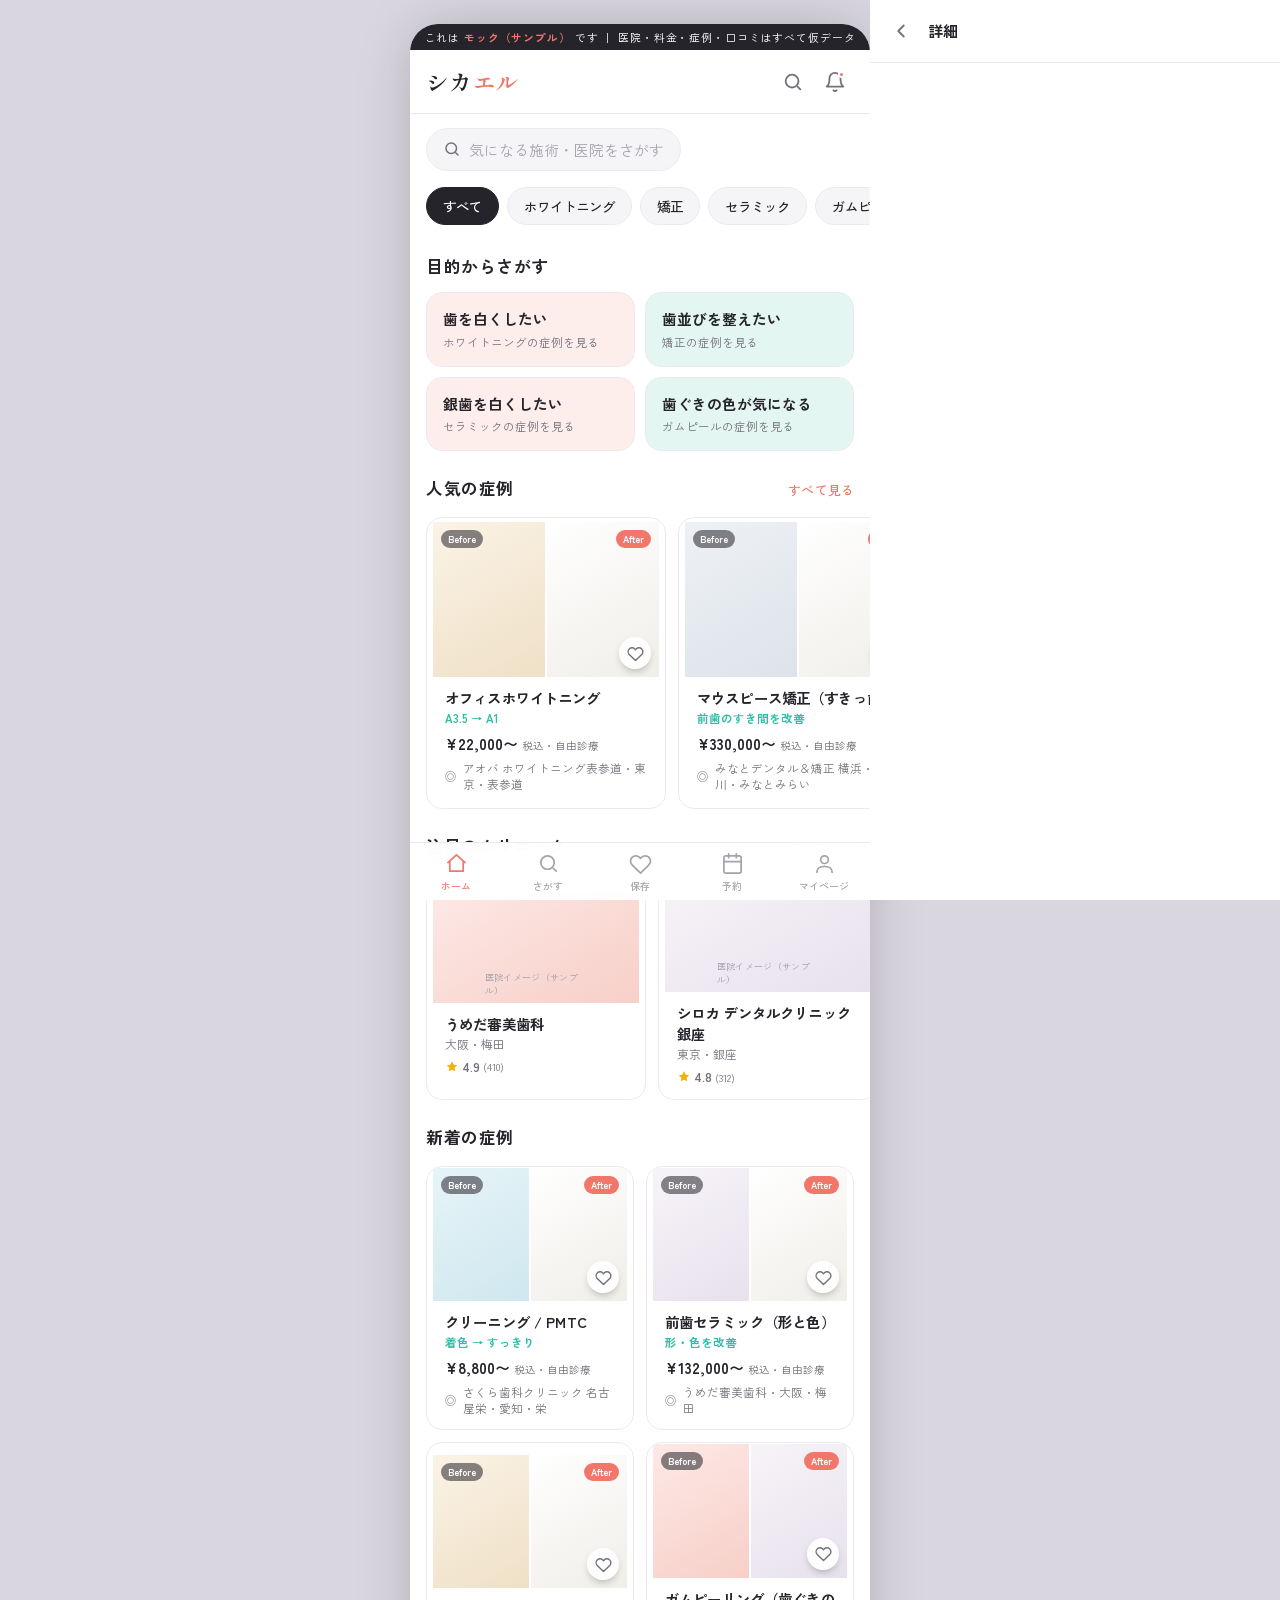
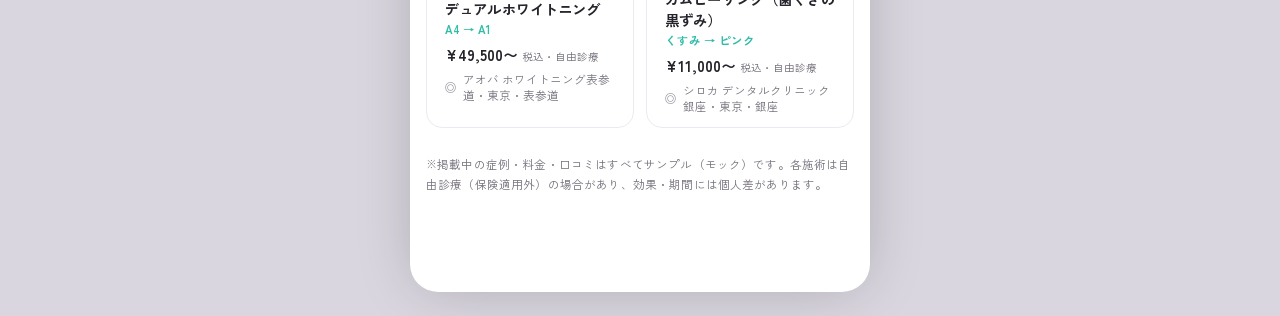
==== commit 7f9cf4c8: "Make Shikaeru mock the homepage; move whitening LP to funnel/ 公開トップ（/）をシカエル患者側モックに変更。既存のホワイトニングLPは f" ====
--- a/index.html
+++ b/index.html
@@ -2,438 +2,224 @@
 <html lang="ja">
 <head>
   <meta charset="UTF-8" />
-  <meta name="viewport" content="width=device-width, initial-scale=1.0" />
-  <title>白の余白 ｜ ホワイトニング（仮・医院名）</title>
-  <meta
-    name="description"
-    content="自由診療のホワイトニングで、あなたらしい白さへ。3問の無料診断であなたに合うプランをご提案します。効果には個人差があります。"
-  />
-
-  <!-- 明朝（見出し）／上品なゴシック（本文） -->
+  <meta name="viewport" content="width=device-width, initial-scale=1.0, viewport-fit=cover" />
+  <title>シカエル ｜ 歯科の美容医療を、もっと身近に（患者側モック）</title>
+  <meta name="description" content="シカエル（トリビュー歯科版）患者側アプリのモック画面。症例・口コミ・クリニック検索・予約。掲載内容はすべてサンプルです。" />
   <link rel="preconnect" href="https://fonts.googleapis.com" />
   <link rel="preconnect" href="https://fonts.gstatic.com" crossorigin />
-  <link
-    href="https://fonts.googleapis.com/css2?family=Shippori+Mincho:wght@500;600;700&family=Zen+Kaku+Gothic+New:wght@400;500;700&display=swap"
-    rel="stylesheet"
-  />
-
-  <link rel="stylesheet" href="assets/css/style.css" />
+  <link href="https://fonts.googleapis.com/css2?family=Shippori+Mincho:wght@600;700&family=Zen+Kaku+Gothic+New:wght@400;500;700&display=swap" rel="stylesheet" />
+  <link rel="stylesheet" href="app.css" />
 </head>
 <body>
-  <!-- ============ ヘッダー ============ -->
-  <header class="site-header" id="top">
-    <div class="container header-inner">
-      <a href="#top" class="brand" aria-label="医院名（仮）トップへ">
-        <span class="brand__mark" aria-hidden="true">志</span>
-        <span class="brand__name">
-          <span class="brand__name-ja">志白歯科</span>
-          <span class="brand__name-en">SHIRO DENTAL <em>（仮）</em></span>
-        </span>
-      </a>
-      <a href="#booking" class="btn btn--ghost header-cta" data-scroll>ご予約</a>
+  <div class="app">
+    <div class="mockflag">これは <b>モック（サンプル）</b> です ｜ 医院・料金・症例・口コミはすべて仮データ</div>
+
+    <!-- ============ ホーム ============ -->
+    <section class="screen is-active" id="screen-home" data-screen="home">
+      <div class="appbar">
+        <span class="logo">シカ<b>エル</b></span>
+        <div class="appbar__icons">
+          <button class="iconbtn" aria-label="検索" data-goto="search">
+            <svg viewBox="0 0 24 24" fill="none" stroke="currentColor" stroke-width="2" stroke-linecap="round"><circle cx="11" cy="11" r="7"/><path d="m20 20-3-3"/></svg>
+          </button>
+          <button class="iconbtn dot" aria-label="お知らせ" data-toast="お知らせは準備中です（モック）">
+            <svg viewBox="0 0 24 24" fill="none" stroke="currentColor" stroke-width="2" stroke-linecap="round" stroke-linejoin="round"><path d="M18 8a6 6 0 1 0-12 0c0 7-3 9-3 9h18s-3-2-3-9"/><path d="M13.7 21a2 2 0 0 1-3.4 0"/></svg>
+          </button>
+        </div>
+      </div>
+
+      <button class="searchbar" data-goto="search">
+        <svg viewBox="0 0 24 24" fill="none" stroke="currentColor" stroke-width="2" stroke-linecap="round"><circle cx="11" cy="11" r="7"/><path d="m20 20-3-3"/></svg>
+        <span style="color:var(--ink-faint);font-size:.92rem;">気になる施術・医院をさがす</span>
+      </button>
+
+      <div class="chips" id="homeCats"></div>
+
+      <div class="section-head"><h2>目的からさがす</h2></div>
+      <div class="goals" id="homeGoals"></div>
+
+      <div class="section-head"><h2>人気の症例</h2><span class="more">すべて見る</span></div>
+      <div class="rail" id="homeCases"></div>
+
+      <div class="section-head"><h2>注目のクリニック</h2><span class="more">すべて見る</span></div>
+      <div class="rail" id="homeClinics"></div>
+
+      <div class="section-head"><h2>新着の症例</h2></div>
+      <div class="grid" id="homeNew"></div>
+
+      <p class="detail-note" style="padding:8px 16px 24px;">
+        ※掲載中の症例・料金・口コミはすべてサンプル（モック）です。各施術は自由診療（保険適用外）の場合があり、効果・期間には個人差があります。
+      </p>
+    </section>
+
+    <!-- ============ さがす ============ -->
+    <section class="screen" id="screen-search" data-screen="search">
+      <div class="appbar"><h1 class="appbar__title">さがす</h1></div>
+      <div class="searchbar">
+        <svg viewBox="0 0 24 24" fill="none" stroke="currentColor" stroke-width="2" stroke-linecap="round"><circle cx="11" cy="11" r="7"/><path d="m20 20-3-3"/></svg>
+        <input id="searchInput" type="search" placeholder="施術名・医院名・エリアで検索" />
+      </div>
+      <div class="toggle">
+        <button class="is-on" data-mode="case">症例</button>
+        <button data-mode="clinic">クリニック</button>
+      </div>
+      <div class="filterbar" id="searchFilters"></div>
+      <p class="result-count" id="searchCount"></p>
+      <div id="searchResults"></div>
+    </section>
+
+    <!-- ============ 保存 ============ -->
+    <section class="screen" id="screen-saved" data-screen="saved">
+      <div class="appbar"><h1 class="appbar__title">保存した症例</h1></div>
+      <div id="savedList"></div>
+    </section>
+
+    <!-- ============ 予約 ============ -->
+    <section class="screen" id="screen-booking" data-screen="booking">
+      <div class="appbar"><h1 class="appbar__title">予約</h1></div>
+
+      <div class="reserve-card">
+        <span class="badge">次回の予約（サンプル）</span>
+        <h3>ホワイトニング 初回カウンセリング</h3>
+        <p>アオバ ホワイトニング表参道<br>6月10日（火）14:00 〜</p>
+      </div>
+
+      <div class="section-head"><h2>新しく予約する</h2></div>
+      <form id="bookingForm">
+        <div class="field">
+          <label>クリニック</label>
+          <select id="bkClinic" required></select>
+        </div>
+        <div class="field">
+          <label>メニュー</label>
+          <select id="bkMenu" required>
+            <option value="">選択してください</option>
+            <option>無料カウンセリング</option>
+            <option>オフィスホワイトニング</option>
+            <option>ホームホワイトニング</option>
+            <option>マウスピース矯正 相談</option>
+            <option>セラミック 相談</option>
+            <option>クリーニング / PMTC</option>
+          </select>
+        </div>
+        <div class="field">
+          <label>来院区分</label>
+          <select id="bkType"><option>初めて（初診）</option><option>2回目以降（再診）</option></select>
+        </div>
+        <div class="field">
+          <label>希望日</label>
+          <input type="date" id="bkDate" required />
+        </div>
+        <div class="field">
+          <label>希望時間帯</label>
+          <select id="bkTime"><option>午前（10:00–12:00）</option><option>午後（13:00–16:00）</option><option>夕方以降（16:00–19:00）</option></select>
+        </div>
+        <div class="field">
+          <label>お名前</label>
+          <input type="text" id="bkName" placeholder="例）歯科 花子" required />
+        </div>
+        <div class="field">
+          <label>連絡先（電話 / メール）</label>
+          <input type="text" id="bkContact" placeholder="例）090-0000-0000" required />
+        </div>
+        <div class="field">
+          <button type="submit" class="btn btn--pink">予約内容を確認する</button>
+          <p class="detail-note" style="margin-top:10px;text-align:center;">
+            ※これはモックです。送信しても実際の予約は行われません。
+          </p>
+        </div>
+      </form>
+    </section>
+
+    <!-- ============ マイページ ============ -->
+    <section class="screen" id="screen-mypage" data-screen="mypage">
+      <div class="appbar"><h1 class="appbar__title">マイページ</h1></div>
+      <div class="profile">
+        <div class="avatar">ゲ</div>
+        <div>
+          <div class="profile__name">ゲストさん</div>
+          <div class="profile__sub">ログインすると症例の保存・予約管理ができます</div>
+        </div>
+      </div>
+      <div class="pad" style="padding-top:0;">
+        <button class="btn btn--pink" data-toast="会員登録はモックです">無料で会員登録</button>
+        <div style="height:8px;"></div>
+        <button class="btn btn--ghost" data-toast="ログインはモックです">ログイン</button>
+      </div>
+
+      <div class="menu-list">
+        <button class="menu-row" data-goto="saved">
+          <svg class="lead" viewBox="0 0 24 24" fill="none" stroke="currentColor" stroke-width="2" stroke-linecap="round" stroke-linejoin="round"><path d="M19 21l-7-5-7 5V5a2 2 0 0 1 2-2h10a2 2 0 0 1 2 2z"/></svg>
+          保存した症例・クリニック<span class="chev">›</span>
+        </button>
+        <button class="menu-row" data-goto="booking">
+          <svg class="lead" viewBox="0 0 24 24" fill="none" stroke="currentColor" stroke-width="2" stroke-linecap="round" stroke-linejoin="round"><rect x="3" y="4" width="18" height="18" rx="2"/><path d="M16 2v4M8 2v4M3 10h18"/></svg>
+          予約の確認・変更<span class="chev">›</span>
+        </button>
+        <button class="menu-row" data-toast="閲覧履歴はモックです">
+          <svg class="lead" viewBox="0 0 24 24" fill="none" stroke="currentColor" stroke-width="2" stroke-linecap="round" stroke-linejoin="round"><path d="M3 3v5h5"/><path d="M3.05 13A9 9 0 1 0 6 5.3L3 8"/><path d="M12 7v5l3 2"/></svg>
+          最近見た症例<span class="chev">›</span>
+        </button>
+        <button class="menu-row" data-toast="ヘルプはモックです">
+          <svg class="lead" viewBox="0 0 24 24" fill="none" stroke="currentColor" stroke-width="2" stroke-linecap="round" stroke-linejoin="round"><circle cx="12" cy="12" r="9"/><path d="M9.1 9a3 3 0 0 1 5.8 1c0 2-3 3-3 3"/><path d="M12 17h.01"/></svg>
+          ヘルプ・お問い合わせ<span class="chev">›</span>
+        </button>
+        <button class="menu-row" data-toast="自由診療・効果には個人差があります。症例掲載は限定解除要件（治療内容・標準費用・主なリスク）に基づき表示します。">
+          <svg class="lead" viewBox="0 0 24 24" fill="none" stroke="currentColor" stroke-width="2" stroke-linecap="round" stroke-linejoin="round"><path d="M12 22s8-4 8-10V5l-8-3-8 3v7c0 6 8 10 8 10z"/></svg>
+          医療広告ガイドラインについて<span class="chev">›</span>
+        </button>
+      </div>
+      <p class="detail-note" style="padding:18px 16px 30px;text-align:center;">
+        シカエル（モック）｜ トリビューの歯科版・患者側プロトタイプ<br>掲載内容はすべてサンプルです。
+      </p>
+    </section>
+
+    <!-- ============ 詳細オーバーレイ ============ -->
+    <div class="overlay" id="overlay" aria-hidden="true">
+      <div class="overlay__bar">
+        <button class="iconbtn" id="overlayBack" aria-label="戻る">
+          <svg viewBox="0 0 24 24" fill="none" stroke="currentColor" stroke-width="2" stroke-linecap="round" stroke-linejoin="round"><path d="M15 18l-6-6 6-6"/></svg>
+        </button>
+        <span class="ttl" id="overlayTitle">詳細</span>
+      </div>
+      <div id="overlayContent"></div>
     </div>
-  </header>
-
-  <main>
-    <!-- ============ ヒーロー ============ -->
-    <section class="hero">
-      <div class="container hero__inner">
-        <div class="hero__copy" data-reveal>
-          <p class="eyebrow">Whitening — 自由診療</p>
-          <h1 class="hero__title">
-            白は、<br />
-            いちばん静かな<br />
-            <span class="accent">自己紹介</span>。
-          </h1>
-          <p class="hero__lead">
-            派手さではなく、清潔感。<br />
-            歯の白さがつくる、第一印象の余白を。
-          </p>
-          <div class="hero__actions">
-            <a href="#diagnosis" class="btn btn--solid" data-scroll>無料診断をはじめる</a>
-            <a href="#pricing" class="btn btn--text" data-scroll>料金を見る</a>
-          </div>
-          <p class="hero__note">
-            ※自由診療（公的医療保険適用外）です。効果・期間には個人差があります。
-          </p>
-        </div>
-
-        <!-- Before / After スライダー -->
-        <figure class="ba" data-reveal>
-          <div
-            class="ba__stage"
-            id="baStage"
-            role="slider"
-            tabindex="0"
-            aria-label="施術前後の比較。左右にドラッグして白さの変化をご覧いただけます"
-            aria-valuemin="0"
-            aria-valuemax="100"
-            aria-valuenow="50"
-          >
-            <!-- After（下層・白い） -->
-            <div class="ba__layer ba__layer--after">
-              <div class="tooth-art tooth-art--after" aria-hidden="true"></div>
-              <span class="ba__shade ba__shade--after">After ｜ シェード A1（目安）</span>
-            </div>
-            <!-- Before（上層・クリップで可変） -->
-            <div class="ba__layer ba__layer--before" id="baBefore">
-              <div class="tooth-art tooth-art--before" aria-hidden="true"></div>
-              <span class="ba__shade ba__shade--before">Before ｜ シェード A3.5（目安）</span>
-            </div>
-            <!-- ハンドル -->
-            <div class="ba__handle" id="baHandle" aria-hidden="true">
-              <span class="ba__handle-line"></span>
-              <span class="ba__handle-grip">
-                <svg viewBox="0 0 24 24" width="20" height="20" aria-hidden="true">
-                  <path d="M9 6l-4 6 4 6M15 6l4 6-4 6" fill="none" stroke="currentColor" stroke-width="1.6" stroke-linecap="round" stroke-linejoin="round"/>
-                </svg>
-              </span>
-            </div>
-          </div>
-          <figcaption class="ba__caption">
-            イメージ（仮・サンプル）。実症例写真は、ご本人の同意および限定解除要件を満たしたうえで掲載します。
-          </figcaption>
-        </figure>
-      </div>
-    </section>
-
-    <!-- ============ なぜ自費で白くするのか ============ -->
-    <section class="why section" id="why">
-      <div class="container">
-        <header class="section__head" data-reveal>
-          <p class="eyebrow">Why</p>
-          <h2 class="section__title">なぜ、自費で白くするのか。</h2>
-          <p class="section__lead">
-            数字で煽るのではなく、毎日の質感を変えるために。
-          </p>
-        </header>
-        <ul class="why__grid">
-          <li class="why__item" data-reveal>
-            <span class="why__no">01</span>
-            <h3 class="why__title">第一印象の余白</h3>
-            <p class="why__text">
-              話す前に伝わるのは、表情と清潔感。白い歯は、言葉より先にあなたを整えます。
-            </p>
-          </li>
-          <li class="why__item" data-reveal>
-            <span class="why__no">02</span>
-            <h3 class="why__title">清潔感という品格</h3>
-            <p class="why__text">
-              手入れされた口元は、年齢や流行に左右されない静かな信頼につながります。
-            </p>
-          </li>
-          <li class="why__item" data-reveal>
-            <span class="why__no">03</span>
-            <h3 class="why__title">自分への自信</h3>
-            <p class="why__text">
-              鏡の前で笑える日々を。小さな自信が、表情と振る舞いをやわらかくします。
-            </p>
-          </li>
-        </ul>
-      </div>
-    </section>
-
-    <!-- ============ ★無料診断（核） ============ -->
-    <section class="diagnosis section section--tint" id="diagnosis">
-      <div class="container">
-        <header class="section__head" data-reveal>
-          <p class="eyebrow">Free Diagnosis</p>
-          <h2 class="section__title">3問で、あなたの白さ設計。</h2>
-          <p class="section__lead">
-            タップで進む無料診断。あなたに合うプランの目安をご提案します。
-          </p>
-        </header>
-
-        <div class="quiz" data-reveal>
-          <!-- 進捗 -->
-          <div class="quiz__progress" aria-hidden="true">
-            <span class="quiz__progress-bar" id="quizBar"></span>
-          </div>
-
-          <!-- 質問群 -->
-          <form id="quizForm" class="quiz__form" novalidate>
-            <!-- Q1 -->
-            <fieldset class="quiz__step is-active" data-step="0">
-              <legend class="quiz__q"><span class="quiz__q-no">Q1.</span> いつまでに白くしたいですか？</legend>
-              <div class="quiz__options" role="group">
-                <button type="button" class="opt" data-q="when" data-value="soon">
-                  <span class="opt__label">できるだけ早く</span>
-                  <span class="opt__sub">大切な予定が近い</span>
-                </button>
-                <button type="button" class="opt" data-q="when" data-value="weeks">
-                  <span class="opt__label">数週間〜1ヶ月</span>
-                  <span class="opt__sub">無理なく進めたい</span>
-                </button>
-                <button type="button" class="opt" data-q="when" data-value="slow">
-                  <span class="opt__label">じっくり長く</span>
-                  <span class="opt__sub">維持を重視したい</span>
-                </button>
-              </div>
-            </fieldset>
-
-            <!-- Q2 -->
-            <fieldset class="quiz__step" data-step="1">
-              <legend class="quiz__q"><span class="quiz__q-no">Q2.</span> 歯がしみる（知覚過敏）ことはありますか？</legend>
-              <div class="quiz__options" role="group">
-                <button type="button" class="opt" data-q="sensitivity" data-value="yes">
-                  <span class="opt__label">よくある</span>
-                  <span class="opt__sub">冷たいものなどでしみる</span>
-                </button>
-                <button type="button" class="opt" data-q="sensitivity" data-value="some">
-                  <span class="opt__label">少しある</span>
-                  <span class="opt__sub">ときどき気になる</span>
-                </button>
-                <button type="button" class="opt" data-q="sensitivity" data-value="no">
-                  <span class="opt__label">ほとんどない</span>
-                  <span class="opt__sub">気にならない</span>
-                </button>
-              </div>
-            </fieldset>
-
-            <!-- Q3 -->
-            <fieldset class="quiz__step" data-step="2">
-              <legend class="quiz__q"><span class="quiz__q-no">Q3.</span> いちばん重視したいことは？</legend>
-              <div class="quiz__options" role="group">
-                <button type="button" class="opt" data-q="priority" data-value="speed">
-                  <span class="opt__label">即効性</span>
-                  <span class="opt__sub">短期間で実感したい</span>
-                </button>
-                <button type="button" class="opt" data-q="priority" data-value="lasting">
-                  <span class="opt__label">持続性</span>
-                  <span class="opt__sub">白さを長く保ちたい</span>
-                </button>
-                <button type="button" class="opt" data-q="priority" data-value="easy">
-                  <span class="opt__label">手軽さ・コスト</span>
-                  <span class="opt__sub">自分のペースで</span>
-                </button>
-              </div>
-            </fieldset>
-          </form>
-
-          <!-- 戻る -->
-          <div class="quiz__nav">
-            <button type="button" class="btn btn--text" id="quizBack" hidden>← 前の質問へ</button>
-          </div>
-
-          <!-- 結果 -->
-          <div class="result" id="quizResult" hidden aria-live="polite">
-            <p class="result__eyebrow">あなたへのおすすめ（目安）</p>
-            <h3 class="result__plan" id="resultPlan">—</h3>
-            <p class="result__desc" id="resultDesc"></p>
-            <p class="result__note" id="resultSensitivity" hidden></p>
-            <div class="result__actions">
-              <a href="#booking" class="btn btn--solid" data-scroll>このプランで相談・予約する</a>
-              <button type="button" class="btn btn--text" id="quizRestart">もう一度診断する</button>
-            </div>
-            <p class="result__disclaimer">
-              ※診断結果は目安です。実際の適応・プランは、口腔内の状態を診たうえで歯科医師がご提案します。効果には個人差があります。
-            </p>
-          </div>
-        </div>
-      </div>
-    </section>
-
-    <!-- ============ 料金プラン ============ -->
-    <section class="pricing section" id="pricing">
-      <div class="container">
-        <header class="section__head" data-reveal>
-          <p class="eyebrow">Plans &amp; Fees</p>
-          <h2 class="section__title">料金は、透明に。</h2>
-          <p class="section__lead">
-            すべて税込・自由診療の仮価格です。実際の費用は診察後にご案内します。
-          </p>
-        </header>
-
-        <div class="plans">
-          <article class="plan" data-plan="office" data-reveal>
-            <h3 class="plan__name">オフィス</h3>
-            <p class="plan__for">医院で、短期間に</p>
-            <p class="plan__price"><span class="plan__amount">¥22,000</span><span class="plan__unit">／1回（税込・仮）</span></p>
-            <ul class="plan__feat">
-              <li>来院しその場で施術</li>
-              <li>短期間で実感しやすい</li>
-              <li>大切な予定の前に</li>
-            </ul>
-          </article>
-
-          <article class="plan plan--featured" data-plan="dual" data-reveal>
-            <span class="plan__badge">バランス型</span>
-            <h3 class="plan__name">デュアル</h3>
-            <p class="plan__for">医院＋自宅で、両取り</p>
-            <p class="plan__price"><span class="plan__amount">¥49,500</span><span class="plan__unit">／一式（税込・仮）</span></p>
-            <ul class="plan__feat">
-              <li>オフィスとホームの併用</li>
-              <li>実感と持続のバランス</li>
-              <li>後戻りを抑えやすい設計</li>
-            </ul>
-          </article>
-
-          <article class="plan" data-plan="home" data-reveal>
-            <h3 class="plan__name">ホーム</h3>
-            <p class="plan__for">自宅で、自分のペースで</p>
-            <p class="plan__price"><span class="plan__amount">¥33,000</span><span class="plan__unit">／一式（税込・仮）</span></p>
-            <ul class="plan__feat">
-              <li>専用マウスピース＋ジェル</li>
-              <li>低濃度でゆるやかに</li>
-              <li>白さを長く保ちやすい</li>
-            </ul>
-          </article>
-        </div>
-
-        <p class="pricing__note">
-          価格・回数・内容は仮置きです。被せ物・詰め物・人工歯は白くなりません。
-        </p>
-      </div>
-    </section>
-
-    <!-- ============ お客様の声 ============ -->
-    <section class="voices section section--tint" id="voices">
-      <div class="container">
-        <header class="section__head" data-reveal>
-          <p class="eyebrow">Voices</p>
-          <h2 class="section__title">お客様の声</h2>
-          <p class="section__lead">
-            <strong>※以下はすべてサンプル（イメージ）です。</strong>実際の感想に差し替えます。掲載は個人の感想であり、効果を保証するものではありません。
-          </p>
-        </header>
-
-        <ul class="voices__grid">
-          <li class="voice" data-reveal>
-            <span class="voice__tag">サンプル</span>
-            <p class="voice__text">「写真うつりが変わった気がして、笑うのが少し楽しくなりました。」</p>
-            <p class="voice__meta">30代・会社員（仮）</p>
-          </li>
-          <li class="voice" data-reveal>
-            <span class="voice__tag">サンプル</span>
-            <p class="voice__text">「しみないか心配でしたが、相談しながら進められて安心でした。」</p>
-            <p class="voice__meta">40代・自営業（仮）</p>
-          </li>
-          <li class="voice" data-reveal>
-            <span class="voice__tag">サンプル</span>
-            <p class="voice__text">「自宅でできるので、自分のペースで続けられています。」</p>
-            <p class="voice__meta">20代・サービス業（仮）</p>
-          </li>
-        </ul>
-      </div>
-    </section>
-
-    <!-- ============ ホワイトニングの先へ ============ -->
-    <section class="beyond section" id="beyond">
-      <div class="container">
-        <header class="section__head" data-reveal>
-          <p class="eyebrow">The Next Step</p>
-          <h2 class="section__title">白さの、その先へ。</h2>
-          <p class="section__lead">
-            白くするうちに、気になりはじめる方へ。形や並びまで含めた選択肢もあります。
-          </p>
-        </header>
-
-        <ul class="beyond__grid">
-          <li class="beyond__item" data-reveal>
-            <h3 class="beyond__title">銀歯が気になる</h3>
-            <p class="beyond__text">
-              白くなるほど、銀色は目立つもの。自然な色味のセラミックという選択肢があります。
-            </p>
-            <a href="#booking" class="link-arrow" data-scroll>セラミックを相談する →</a>
-          </li>
-          <li class="beyond__item" data-reveal>
-            <h3 class="beyond__title">すきっ歯・歯並び</h3>
-            <p class="beyond__text">
-              白さに加えて、並びを整えるとさらに印象が変わります。矯正のご相談も承ります。
-            </p>
-            <a href="#booking" class="link-arrow" data-scroll>矯正を相談する →</a>
-          </li>
-        </ul>
-        <p class="beyond__note">
-          いずれも自由診療です。費用・期間・リスクは内容により異なります。診察のうえでご案内します。
-        </p>
-      </div>
-    </section>
-
-    <!-- ============ 予約 ============ -->
-    <section class="booking section section--tint" id="booking">
-      <div class="container booking__inner" data-reveal>
-        <h2 class="section__title">ご予約・ご相談</h2>
-        <p class="booking__lead">
-          まずはカウンセリングから。あなたに合う進め方を一緒に決めましょう。
-        </p>
-        <div class="booking__actions">
-          <!-- TODO: 実際のLINE公式アカウントURLに差し替え -->
-          <a href="#" class="btn btn--line" data-placeholder="LINE">LINEで予約（仮）</a>
-          <!-- TODO: 実際のWeb予約システムURLに差し替え -->
-          <a href="#" class="btn btn--solid" data-placeholder="Web">Webで予約（仮）</a>
-        </div>
-        <p class="booking__hours">
-          診療時間・休診日（仮）：平日 10:00–19:00／土 10:00–17:00／日祝休
-        </p>
-      </div>
-    </section>
-  </main>
-
-  <!-- ============ フッター（医療広告ガイドライン準拠の注記） ============ -->
-  <footer class="site-footer">
-    <div class="container">
-      <div class="compliance" id="compliance">
-        <h2 class="compliance__title">ホワイトニングについての注意事項（限定解除に基づく明示）</h2>
-
-        <div class="compliance__block">
-          <h3>治療内容</h3>
-          <p>
-            歯の表面に薬剤（過酸化水素・過酸化尿素等）を作用させ、歯を内側から明るくする自由診療です。
-            医院で行う「オフィス」、ご自宅で行う「ホーム」、両者を併用する「デュアル」があります。
-            被せ物・詰め物・差し歯などの人工物、神経を失った歯は、ホワイトニングでは白くなりません。
-          </p>
-        </div>
-
-        <div class="compliance__block">
-          <h3>標準的な費用（税込・仮価格）</h3>
-          <p>
-            オフィス ¥22,000／1回、ホーム ¥33,000／一式、デュアル ¥49,500／一式。
-            回数や口腔内の状態により費用は変動します。実際の費用は診察時にご案内します。
-          </p>
-        </div>
-
-        <div class="compliance__block">
-          <h3>主なリスク・副作用</h3>
-          <ul>
-            <li>施術中・施術後に歯がしみる（知覚過敏）ことがあります。多くは一時的です。</li>
-            <li>歯ぐきや唇に薬剤が触れ、一時的に白くなる・しみることがあります。</li>
-            <li>時間の経過とともに色が戻る（後戻り）ため、定期的なメンテナンスを推奨します。</li>
-            <li>効果の度合いや必要回数には個人差があります。歯の状態によっては適応とならない場合があります。</li>
-            <li>妊娠中・授乳中の方、無カタラーゼ症の方などは施術をお受けいただけない場合があります。</li>
-          </ul>
-        </div>
-
-        <div class="compliance__block">
-          <h3>その他</h3>
-          <ul>
-            <li>本ページのホワイトニング・セラミック・矯正は、いずれも自由診療であり、公的医療保険は適用されません。</li>
-            <li>効果・経過には個人差があります。掲載中の写真・お客様の声はサンプル（イメージ）です。実データへの差し替えを前提としています。</li>
-            <li>Before/After等を掲載する際は、ご本人の同意のうえ、治療内容・標準的費用・主なリスクを併記します。</li>
-          </ul>
-        </div>
-      </div>
-
-      <div class="site-footer__base">
-        <p class="site-footer__brand">志白歯科 SHIRO DENTAL（仮）</p>
-        <p class="site-footer__addr">所在地・電話番号・院長名（仮）／ご予約はLINE・Webから</p>
-        <p class="site-footer__copy">© <span id="year"></span> SHIRO DENTAL（仮）. 表示内容はすべて仮置きです。</p>
+
+    <!-- フィルタシート -->
+    <div class="sheet-mask" id="sheetMask">
+      <div class="sheet" id="sheet">
+        <div class="sheet__grip"></div>
+        <div id="sheetBody"></div>
       </div>
     </div>
-  </footer>
-
-  <!-- ============ 固定予約バー（モバイル下部） ============ -->
-  <nav class="dockbar" id="dockbar" aria-label="予約">
-    <a href="#" class="dockbar__btn dockbar__btn--line" data-placeholder="LINE">
-      <span class="dockbar__ico" aria-hidden="true">◍</span>
-      <span>LINE予約</span>
-    </a>
-    <a href="#" class="dockbar__btn dockbar__btn--web" data-placeholder="Web">
-      <span class="dockbar__ico" aria-hidden="true">◆</span>
-      <span>Web予約</span>
-    </a>
-  </nav>
-
-  <script src="assets/js/main.js" defer></script>
+
+    <!-- 下部タブ -->
+    <nav class="tabbar">
+      <button class="tab is-on" data-goto="home">
+        <svg viewBox="0 0 24 24" fill="none" stroke="currentColor" stroke-width="1.8" stroke-linecap="round" stroke-linejoin="round"><path d="M3 11l9-8 9 8"/><path d="M5 10v10h14V10"/></svg>
+        ホーム
+      </button>
+      <button class="tab" data-goto="search">
+        <svg viewBox="0 0 24 24" fill="none" stroke="currentColor" stroke-width="1.8" stroke-linecap="round"><circle cx="11" cy="11" r="7"/><path d="m20 20-3-3"/></svg>
+        さがす
+      </button>
+      <button class="tab" data-goto="saved">
+        <svg viewBox="0 0 24 24" fill="none" stroke="currentColor" stroke-width="1.8" stroke-linecap="round" stroke-linejoin="round"><path d="M20.8 5.6a5.5 5.5 0 0 0-7.8 0L12 6.6l-1-1a5.5 5.5 0 1 0-7.8 7.8L12 22l8.8-8.6a5.5 5.5 0 0 0 0-7.8z"/></svg>
+        保存
+      </button>
+      <button class="tab" data-goto="booking">
+        <svg viewBox="0 0 24 24" fill="none" stroke="currentColor" stroke-width="1.8" stroke-linecap="round" stroke-linejoin="round"><rect x="3" y="4" width="18" height="18" rx="2"/><path d="M16 2v4M8 2v4M3 10h18"/></svg>
+        予約
+      </button>
+      <button class="tab" data-goto="mypage">
+        <svg viewBox="0 0 24 24" fill="none" stroke="currentColor" stroke-width="1.8" stroke-linecap="round" stroke-linejoin="round"><circle cx="12" cy="8" r="4"/><path d="M4 21c0-4 4-6 8-6s8 2 8 6"/></svg>
+        マイページ
+      </button>
+    </nav>
+
+    <div class="toast" id="toast"></div>
+  </div>
+
+  <script src="app.js" defer></script>
 </body>
 </html>
--- a/app.css
+++ b/app.css
@@ -0,0 +1,401 @@
+/* =====================================================================
+   シカエル（Shikaeru）｜トリビュー歯科版・患者側アプリ モック
+   - スマホアプリ風 UI（下部タブ＋詳細オーバーレイ）
+   - すべてサンプルデータ。医院は後から管理側で追加する前提。
+   配色：清潔感の白基調 × コーラル（美容アクセント）× ミント（信頼・クリーン）
+   ===================================================================== */
+
+:root {
+  --pink:       #f2776b;  /* 主役アクセント（美容医療のやわらかさ） */
+  --pink-deep:  #e2594b;
+  --pink-tint:  #fdeeec;
+  --mint:       #2fbda8;  /* 信頼・クリーンの補助色 */
+  --mint-tint:  #e4f6f2;
+  --ink:        #26242b;  /* 文字 */
+  --ink-soft:   #75717c;  /* 補助文字 */
+  --ink-faint:  #a6a1ad;
+  --bg:         #ffffff;
+  --bg-soft:    #f5f4f7;
+  --bg-sink:    #efedf2;
+  --line:       #eceaf0;
+  --line-2:     #e2dfe7;
+  --star:       #f5b301;
+
+  --mincho: "Shippori Mincho", serif;
+  --gothic: "Zen Kaku Gothic New", "Hiragino Sans", "Yu Gothic", sans-serif;
+
+  --maxw: 460px;
+  --tab-h: 62px;
+  --r: 16px;
+  --r-sm: 10px;
+  --ease: cubic-bezier(0.22, 0.61, 0.36, 1);
+  --shadow: 0 10px 30px -16px rgba(38, 36, 43, 0.4);
+}
+
+*, *::before, *::after { box-sizing: border-box; }
+html { -webkit-text-size-adjust: 100%; }
+body {
+  margin: 0;
+  font-family: var(--gothic);
+  color: var(--ink);
+  background: #d9d6df; /* デスクトップ時のフレーム外背景 */
+  line-height: 1.7;
+  letter-spacing: 0.01em;
+  -webkit-font-smoothing: antialiased;
+}
+img { max-width: 100%; display: block; }
+button { font-family: inherit; cursor: pointer; border: 0; background: none; color: inherit; }
+a { color: inherit; text-decoration: none; }
+ul { list-style: none; margin: 0; padding: 0; }
+h1, h2, h3, h4 { margin: 0; font-weight: 700; line-height: 1.4; }
+
+/* ============ アプリ枠（デスクトップでは中央のスマホ風） ============ */
+.app {
+  position: relative;
+  width: 100%;
+  max-width: var(--maxw);
+  min-height: 100vh;
+  margin-inline: auto;
+  background: var(--bg);
+  box-shadow: 0 0 60px -10px rgba(0,0,0,0.25);
+  overflow: hidden;
+  padding-bottom: calc(var(--tab-h) + env(safe-area-inset-bottom, 0px));
+}
+
+/* モック注記リボン */
+.mockflag {
+  position: sticky; top: 0; z-index: 40;
+  background: var(--ink); color: #fff;
+  font-size: 0.68rem; letter-spacing: 0.08em;
+  text-align: center; padding: 4px 8px;
+}
+.mockflag b { color: var(--pink); font-weight: 700; }
+
+/* ============ 画面共通 ============ */
+.screen { display: none; animation: fade 0.4s var(--ease); }
+.screen.is-active { display: block; }
+@keyframes fade { from { opacity: 0; transform: translateY(8px); } to { opacity: 1; transform: none; } }
+
+.appbar {
+  position: sticky; top: 0; z-index: 30;
+  background: rgba(255,255,255,0.92);
+  backdrop-filter: blur(10px);
+  border-bottom: 1px solid var(--line);
+  display: flex; align-items: center; justify-content: space-between;
+  gap: 10px; padding: 12px 16px;
+}
+.appbar__title { font-size: 1.15rem; letter-spacing: 0.04em; }
+.logo {
+  font-family: var(--mincho); font-size: 1.4rem; font-weight: 700;
+  letter-spacing: 0.06em; color: var(--ink);
+}
+.logo b { color: var(--pink); }
+.appbar__icons { display: flex; gap: 4px; }
+.iconbtn {
+  width: 38px; height: 38px; border-radius: 50%;
+  display: grid; place-items: center; color: var(--ink-soft);
+  transition: background 0.2s var(--ease);
+}
+.iconbtn:hover { background: var(--bg-soft); }
+.iconbtn svg { width: 22px; height: 22px; }
+.dot { position: relative; }
+.dot::after { content: ""; position: absolute; top: 8px; right: 9px; width: 7px; height: 7px; border-radius: 50%; background: var(--pink); border: 2px solid #fff; }
+
+.pad { padding: 16px; }
+.section-head { display: flex; align-items: baseline; justify-content: space-between; padding: 18px 16px 10px; }
+.section-head h2 { font-size: 1.05rem; letter-spacing: 0.03em; }
+.section-head .more { font-size: 0.8rem; color: var(--pink); font-weight: 500; }
+
+/* ============ 検索バー ============ */
+.searchbar {
+  display: flex; align-items: center; gap: 8px;
+  margin: 14px 16px 4px;
+  background: var(--bg-soft);
+  border: 1px solid var(--line);
+  border-radius: 999px;
+  padding: 10px 16px;
+  color: var(--ink-soft);
+}
+.searchbar svg { width: 18px; height: 18px; flex: none; }
+.searchbar input { border: 0; background: none; outline: none; width: 100%; font-size: 0.92rem; color: var(--ink); }
+.searchbar input::placeholder { color: var(--ink-faint); }
+
+/* ============ カテゴリチップ ============ */
+.chips { display: flex; gap: 8px; overflow-x: auto; padding: 12px 16px; scrollbar-width: none; }
+.chips::-webkit-scrollbar { display: none; }
+.chip {
+  flex: none; white-space: nowrap;
+  font-size: 0.84rem; font-weight: 500;
+  padding: 8px 16px; border-radius: 999px;
+  background: var(--bg-soft); border: 1px solid var(--line);
+  color: var(--ink); transition: all 0.2s var(--ease);
+}
+.chip.is-on { background: var(--ink); color: #fff; border-color: var(--ink); }
+.chip:hover { border-color: var(--ink-faint); }
+
+/* 目的タイル */
+.goals { display: grid; grid-template-columns: 1fr 1fr; gap: 10px; padding: 4px 16px 8px; }
+.goal {
+  text-align: left; padding: 16px; border-radius: var(--r);
+  background: var(--mint-tint); border: 1px solid var(--line);
+  font-weight: 700; font-size: 0.92rem; line-height: 1.4;
+}
+.goal small { display: block; font-weight: 400; font-size: 0.72rem; color: var(--ink-soft); margin-top: 4px; }
+.goal:nth-child(odd) { background: var(--pink-tint); }
+
+/* ============ 症例カード ============ */
+.rail { display: flex; gap: 12px; overflow-x: auto; padding: 6px 16px 8px; scrollbar-width: none; }
+.rail::-webkit-scrollbar { display: none; }
+.rail .case { flex: none; width: 240px; }
+
+.grid { display: grid; grid-template-columns: 1fr 1fr; gap: 12px; padding: 6px 16px 8px; }
+
+.case {
+  background: var(--bg); border: 1px solid var(--line);
+  border-radius: var(--r); overflow: hidden; text-align: left;
+  transition: transform 0.25s var(--ease), box-shadow 0.25s var(--ease);
+  width: 100%;
+}
+.case:hover { transform: translateY(-3px); box-shadow: var(--shadow); }
+.case__ba { position: relative; aspect-ratio: 16 / 11; display: flex; }
+.case__ba .half { flex: 1; position: relative; }
+.case__ba .half span {
+  position: absolute; top: 8px; font-size: 0.6rem; font-weight: 700;
+  padding: 2px 7px; border-radius: 999px; color: #fff;
+  background: rgba(38,36,43,0.55);
+}
+.case__ba .half.before span { left: 8px; }
+.case__ba .half.after span { right: 8px; background: var(--pink); }
+.case__ba .divider { position: absolute; top: 0; bottom: 0; left: 50%; width: 2px; background: #fff; transform: translateX(-50%); }
+.case__save {
+  position: absolute; right: 8px; bottom: 8px;
+  width: 32px; height: 32px; border-radius: 50%;
+  background: rgba(255,255,255,0.92); display: grid; place-items: center;
+  box-shadow: 0 4px 10px -4px rgba(0,0,0,0.4);
+}
+.case__save svg { width: 17px; height: 17px; color: var(--ink-soft); transition: all 0.2s var(--ease); }
+.case__save.is-saved svg { color: var(--pink); fill: var(--pink); }
+.case__body { padding: 10px 12px 12px; }
+.case__treat { font-size: 0.9rem; font-weight: 700; letter-spacing: 0.01em; }
+.case__shade { font-size: 0.72rem; color: var(--mint); font-weight: 700; margin-top: 2px; }
+.case__price { font-size: 0.95rem; font-weight: 700; margin-top: 6px; }
+.case__price small { font-size: 0.66rem; color: var(--ink-soft); font-weight: 400; }
+.case__meta { display: flex; align-items: center; gap: 6px; margin-top: 6px; font-size: 0.72rem; color: var(--ink-soft); }
+.case__meta .tagpin { color: var(--ink-faint); }
+
+/* 画像プレースホルダ（症例・サンプル） */
+.ph { background-size: cover; background-position: center; position: absolute; inset: 0; }
+.ph--ivory   { background: linear-gradient(150deg,#fbf3e6,#efe0c6); }
+.ph--white   { background: linear-gradient(150deg,#ffffff,#f0eee9); }
+.ph--mint    { background: linear-gradient(150deg,#e7f6f2,#cfeae3); }
+.ph--pearl   { background: linear-gradient(150deg,#f7f4f8,#e7e1ec); }
+.ph--coral   { background: linear-gradient(150deg,#fde9e6,#f7cfc8); }
+.ph--slate   { background: linear-gradient(150deg,#eef1f4,#dde3ea); }
+.ph--aqua    { background: linear-gradient(150deg,#e6f4f8,#cfe7ef); }
+.ph__lbl { position: absolute; left: 50%; bottom: 6px; transform: translateX(-50%); font-size: 0.56rem; color: var(--ink-faint); letter-spacing: 0.04em; }
+
+/* ============ クリニックカード ============ */
+.clinic {
+  display: flex; gap: 12px; align-items: center; text-align: left;
+  padding: 12px 16px; border-bottom: 1px solid var(--line); width: 100%;
+}
+.clinic:hover { background: var(--bg-soft); }
+.clinic__thumb { width: 64px; height: 64px; border-radius: 12px; position: relative; flex: none; overflow: hidden; }
+.clinic__info { min-width: 0; flex: 1; }
+.clinic__name { font-size: 0.95rem; font-weight: 700; }
+.clinic__area { font-size: 0.74rem; color: var(--ink-soft); margin-top: 1px; }
+.clinic__tags { display: flex; flex-wrap: wrap; gap: 4px; margin-top: 6px; }
+.tag { font-size: 0.66rem; padding: 2px 8px; border-radius: 999px; background: var(--mint-tint); color: var(--mint); font-weight: 700; }
+.rating { display: inline-flex; align-items: center; gap: 3px; font-size: 0.78rem; font-weight: 700; }
+.rating svg { width: 14px; height: 14px; color: var(--star); fill: var(--star); }
+.rating small { color: var(--ink-soft); font-weight: 400; }
+
+.clinic-card {
+  flex: none; width: 220px; text-align: left;
+  border: 1px solid var(--line); border-radius: var(--r); overflow: hidden; background: #fff;
+}
+.clinic-card__img { position: relative; aspect-ratio: 16/9; }
+.clinic-card__body { padding: 10px 12px 12px; }
+
+/* ============ さがす：フィルタ ============ */
+.toggle {
+  display: flex; margin: 12px 16px; background: var(--bg-soft);
+  border-radius: 999px; padding: 4px; border: 1px solid var(--line);
+}
+.toggle button { flex: 1; padding: 8px; border-radius: 999px; font-size: 0.85rem; font-weight: 700; color: var(--ink-soft); }
+.toggle button.is-on { background: #fff; color: var(--ink); box-shadow: 0 2px 6px -2px rgba(0,0,0,0.2); }
+
+.filterbar { display: flex; gap: 8px; overflow-x: auto; padding: 4px 16px 12px; scrollbar-width: none; }
+.filterbar::-webkit-scrollbar { display: none; }
+.filterbtn {
+  flex: none; display: inline-flex; align-items: center; gap: 5px;
+  font-size: 0.82rem; font-weight: 500; padding: 7px 14px;
+  border: 1px solid var(--line-2); border-radius: 999px; color: var(--ink);
+}
+.filterbtn svg { width: 14px; height: 14px; }
+.filterbtn.is-on { background: var(--pink-tint); border-color: var(--pink); color: var(--pink-deep); }
+
+.result-count { padding: 4px 16px; font-size: 0.78rem; color: var(--ink-soft); }
+
+/* 並び替え・フィルタのシート */
+.sheet-mask { position: fixed; inset: 0; background: rgba(38,36,43,0.4); z-index: 60; opacity: 0; pointer-events: none; transition: opacity 0.3s var(--ease); }
+.sheet-mask.is-open { opacity: 1; pointer-events: auto; }
+.sheet {
+  position: absolute; left: 0; right: 0; bottom: 0; max-width: var(--maxw); margin-inline: auto;
+  background: #fff; border-radius: 20px 20px 0 0; padding: 8px 16px calc(24px + env(safe-area-inset-bottom,0px));
+  transform: translateY(100%); transition: transform 0.32s var(--ease);
+}
+.sheet-mask.is-open .sheet { transform: translateY(0); }
+.sheet__grip { width: 40px; height: 4px; border-radius: 999px; background: var(--line-2); margin: 8px auto 14px; }
+.sheet h3 { font-size: 1rem; margin-bottom: 10px; }
+.sheet .opts { display: flex; flex-wrap: wrap; gap: 8px; margin-bottom: 18px; }
+.sheet .opt { padding: 9px 14px; border: 1px solid var(--line-2); border-radius: 999px; font-size: 0.84rem; }
+.sheet .opt.is-on { background: var(--ink); color: #fff; border-color: var(--ink); }
+
+/* ============ 保存・マイページ・予約 ============ */
+.empty { text-align: center; color: var(--ink-soft); padding: 60px 24px; }
+.empty .emo { font-size: 2.4rem; }
+.empty p { margin: 10px 0 0; font-size: 0.9rem; }
+
+.profile { display: flex; align-items: center; gap: 14px; padding: 20px 16px; }
+.avatar { width: 56px; height: 56px; border-radius: 50%; background: linear-gradient(135deg,var(--pink),var(--mint)); display: grid; place-items: center; color: #fff; font-weight: 700; font-size: 1.3rem; }
+.profile__name { font-size: 1.05rem; font-weight: 700; }
+.profile__sub { font-size: 0.76rem; color: var(--ink-soft); }
+
+.menu-list { border-top: 8px solid var(--bg-sink); }
+.menu-row { display: flex; align-items: center; gap: 12px; padding: 15px 16px; border-bottom: 1px solid var(--line); width: 100%; text-align: left; font-size: 0.92rem; }
+.menu-row svg.lead { width: 20px; height: 20px; color: var(--ink-soft); }
+.menu-row .chev { margin-left: auto; color: var(--ink-faint); }
+.menu-row:hover { background: var(--bg-soft); }
+
+.btn {
+  display: inline-flex; align-items: center; justify-content: center; gap: 8px;
+  width: 100%; padding: 14px; border-radius: 12px; font-size: 0.95rem; font-weight: 700;
+  letter-spacing: 0.04em; transition: filter 0.2s var(--ease), transform 0.1s var(--ease);
+}
+.btn:active { transform: scale(0.99); }
+.btn--pink { background: var(--pink); color: #fff; }
+.btn--pink:hover { filter: brightness(1.04); }
+.btn--ghost { border: 1px solid var(--line-2); color: var(--ink); }
+.btn--line { background: #06c755; color: #fff; }
+
+/* 予約フォーム */
+.field { padding: 0 16px 16px; }
+.field label { display: block; font-size: 0.8rem; font-weight: 700; margin-bottom: 6px; }
+.field select, .field input, .field textarea {
+  width: 100%; padding: 12px 14px; border: 1px solid var(--line-2); border-radius: 10px;
+  font-family: inherit; font-size: 0.92rem; color: var(--ink); background: #fff;
+}
+.reserve-card {
+  margin: 16px; padding: 16px; border-radius: var(--r);
+  background: linear-gradient(135deg, var(--pink-tint), var(--mint-tint));
+  border: 1px solid var(--line);
+}
+.reserve-card .badge { font-size: 0.68rem; font-weight: 700; color: var(--pink-deep); }
+.reserve-card h3 { font-size: 1rem; margin: 4px 0; }
+.reserve-card p { margin: 0; font-size: 0.82rem; color: var(--ink-soft); }
+
+/* ============ 詳細オーバーレイ ============ */
+.overlay {
+  position: fixed; inset: 0; z-index: 70;
+  max-width: var(--maxw); margin-inline: auto;
+  background: #fff; overflow-y: auto;
+  transform: translateX(100%); transition: transform 0.32s var(--ease);
+  padding-bottom: calc(80px + env(safe-area-inset-bottom,0px));
+}
+.overlay.is-open { transform: translateX(0); }
+.overlay__bar {
+  position: sticky; top: 0; z-index: 5; display: flex; align-items: center; gap: 8px;
+  padding: 12px 12px; background: rgba(255,255,255,0.9); backdrop-filter: blur(8px);
+  border-bottom: 1px solid var(--line);
+}
+.overlay__bar .iconbtn:hover { background: var(--bg-soft); }
+.overlay__bar .ttl { font-size: 0.95rem; font-weight: 700; flex: 1; overflow: hidden; text-overflow: ellipsis; white-space: nowrap; }
+
+/* 詳細：Before/After スライダー */
+.ba-slider { position: relative; aspect-ratio: 4/3; touch-action: none; user-select: none; cursor: ew-resize; overflow: hidden; }
+.ba-slider .layer { position: absolute; inset: 0; }
+.ba-slider .layer .lbl { position: absolute; bottom: 12px; font-size: 0.72rem; font-weight: 700; color: #fff; padding: 4px 12px; border-radius: 999px; background: rgba(38,36,43,0.6); }
+.ba-slider .layer.before .lbl { left: 12px; }
+.ba-slider .layer.after .lbl { right: 12px; background: var(--pink); }
+.ba-slider .clip { position: absolute; inset: 0; clip-path: inset(0 50% 0 0); }
+.ba-slider .handle { position: absolute; top: 0; bottom: 0; left: 50%; width: 2px; background: #fff; transform: translateX(-50%); pointer-events: none; }
+.ba-slider .handle .grip { position: absolute; top: 50%; left: 50%; transform: translate(-50%,-50%); width: 42px; height: 42px; border-radius: 50%; background: #fff; color: var(--pink); display: grid; place-items: center; box-shadow: 0 6px 16px -4px rgba(0,0,0,0.5); }
+.ba-slider .handle .grip svg { width: 20px; height: 20px; }
+
+.detail-body { padding: 16px; }
+.detail-treat { font-size: 1.25rem; font-weight: 700; }
+.detail-shade { display: inline-block; margin-top: 6px; font-size: 0.8rem; font-weight: 700; color: var(--mint); background: var(--mint-tint); padding: 3px 10px; border-radius: 999px; }
+.detail-price { font-size: 1.5rem; font-weight: 700; margin: 14px 0 2px; }
+.detail-price small { font-size: 0.74rem; color: var(--ink-soft); font-weight: 400; }
+.detail-note { font-size: 0.72rem; color: var(--ink-soft); }
+
+.divline { height: 8px; background: var(--bg-sink); margin: 18px -16px; }
+
+.spec { display: flex; gap: 12px; padding: 8px 0; border-bottom: 1px solid var(--line); font-size: 0.86rem; }
+.spec dt { width: 88px; flex: none; color: var(--ink-soft); }
+.spec dd { margin: 0; font-weight: 500; }
+
+/* 限定解除・リスク表示（医療広告ガイドライン対応） */
+.risk {
+  background: #fff8f7; border: 1px solid #f6d9d4; border-radius: 12px;
+  padding: 14px 16px; margin-top: 12px;
+}
+.risk h4 { font-size: 0.84rem; color: var(--pink-deep); margin-bottom: 6px; }
+.risk ul { display: grid; gap: 4px; }
+.risk li { font-size: 0.78rem; color: var(--ink-soft); padding-left: 14px; position: relative; }
+.risk li::before { content: "・"; position: absolute; left: 0; color: var(--pink); }
+
+.review { padding: 12px 0; border-bottom: 1px solid var(--line); }
+.review__top { display: flex; align-items: center; gap: 8px; }
+.review__av { width: 30px; height: 30px; border-radius: 50%; background: var(--bg-sink); display: grid; place-items: center; font-size: 0.8rem; color: var(--ink-soft); }
+.review__name { font-size: 0.82rem; font-weight: 700; }
+.review__date { font-size: 0.7rem; color: var(--ink-faint); margin-left: auto; }
+.review__text { font-size: 0.84rem; margin: 6px 0 0; color: var(--ink); }
+
+/* 詳細下部の固定CTA */
+.detail-cta {
+  position: fixed; bottom: 0; left: 0; right: 0; max-width: var(--maxw); margin-inline: auto; z-index: 6;
+  display: flex; gap: 10px; align-items: center;
+  padding: 10px 16px calc(10px + env(safe-area-inset-bottom,0px));
+  background: rgba(255,255,255,0.95); backdrop-filter: blur(8px); border-top: 1px solid var(--line);
+}
+.detail-cta .save-lg { width: 48px; height: 48px; flex: none; border-radius: 12px; border: 1px solid var(--line-2); display: grid; place-items: center; }
+.detail-cta .save-lg svg { width: 22px; height: 22px; color: var(--ink-soft); }
+.detail-cta .save-lg.is-saved svg { color: var(--pink); fill: var(--pink); }
+
+/* ============ 下部タブバー ============ */
+.tabbar {
+  position: fixed; bottom: 0; left: 0; right: 0; z-index: 50;
+  max-width: var(--maxw); margin-inline: auto;
+  display: grid; grid-template-columns: repeat(5, 1fr);
+  background: rgba(255,255,255,0.96); backdrop-filter: blur(10px);
+  border-top: 1px solid var(--line);
+  padding-bottom: env(safe-area-inset-bottom, 0px);
+}
+.tab {
+  display: flex; flex-direction: column; align-items: center; gap: 3px;
+  padding: 9px 0 7px; font-size: 0.62rem; font-weight: 500; color: var(--ink-faint);
+  transition: color 0.2s var(--ease);
+}
+.tab svg { width: 23px; height: 23px; }
+.tab.is-on { color: var(--pink); }
+.tab.is-on svg { stroke: var(--pink); }
+
+/* トースト */
+.toast {
+  position: fixed; left: 50%; bottom: calc(var(--tab-h) + 20px); transform: translate(-50%, 20px);
+  background: var(--ink); color: #fff; font-size: 0.82rem; font-weight: 500;
+  padding: 10px 18px; border-radius: 999px; z-index: 90;
+  opacity: 0; pointer-events: none; transition: all 0.3s var(--ease); white-space: nowrap;
+}
+.toast.is-show { opacity: 1; transform: translate(-50%, 0); }
+
+@media (min-width: 480px) {
+  body { padding: 24px 0; }
+  .app { min-height: calc(100vh - 48px); border-radius: 28px; }
+  .mockflag { border-radius: 28px 28px 0 0; }
+}
+@media (prefers-reduced-motion: reduce) {
+  .screen, .overlay, .sheet, .toast { animation: none; transition: none; }
+}
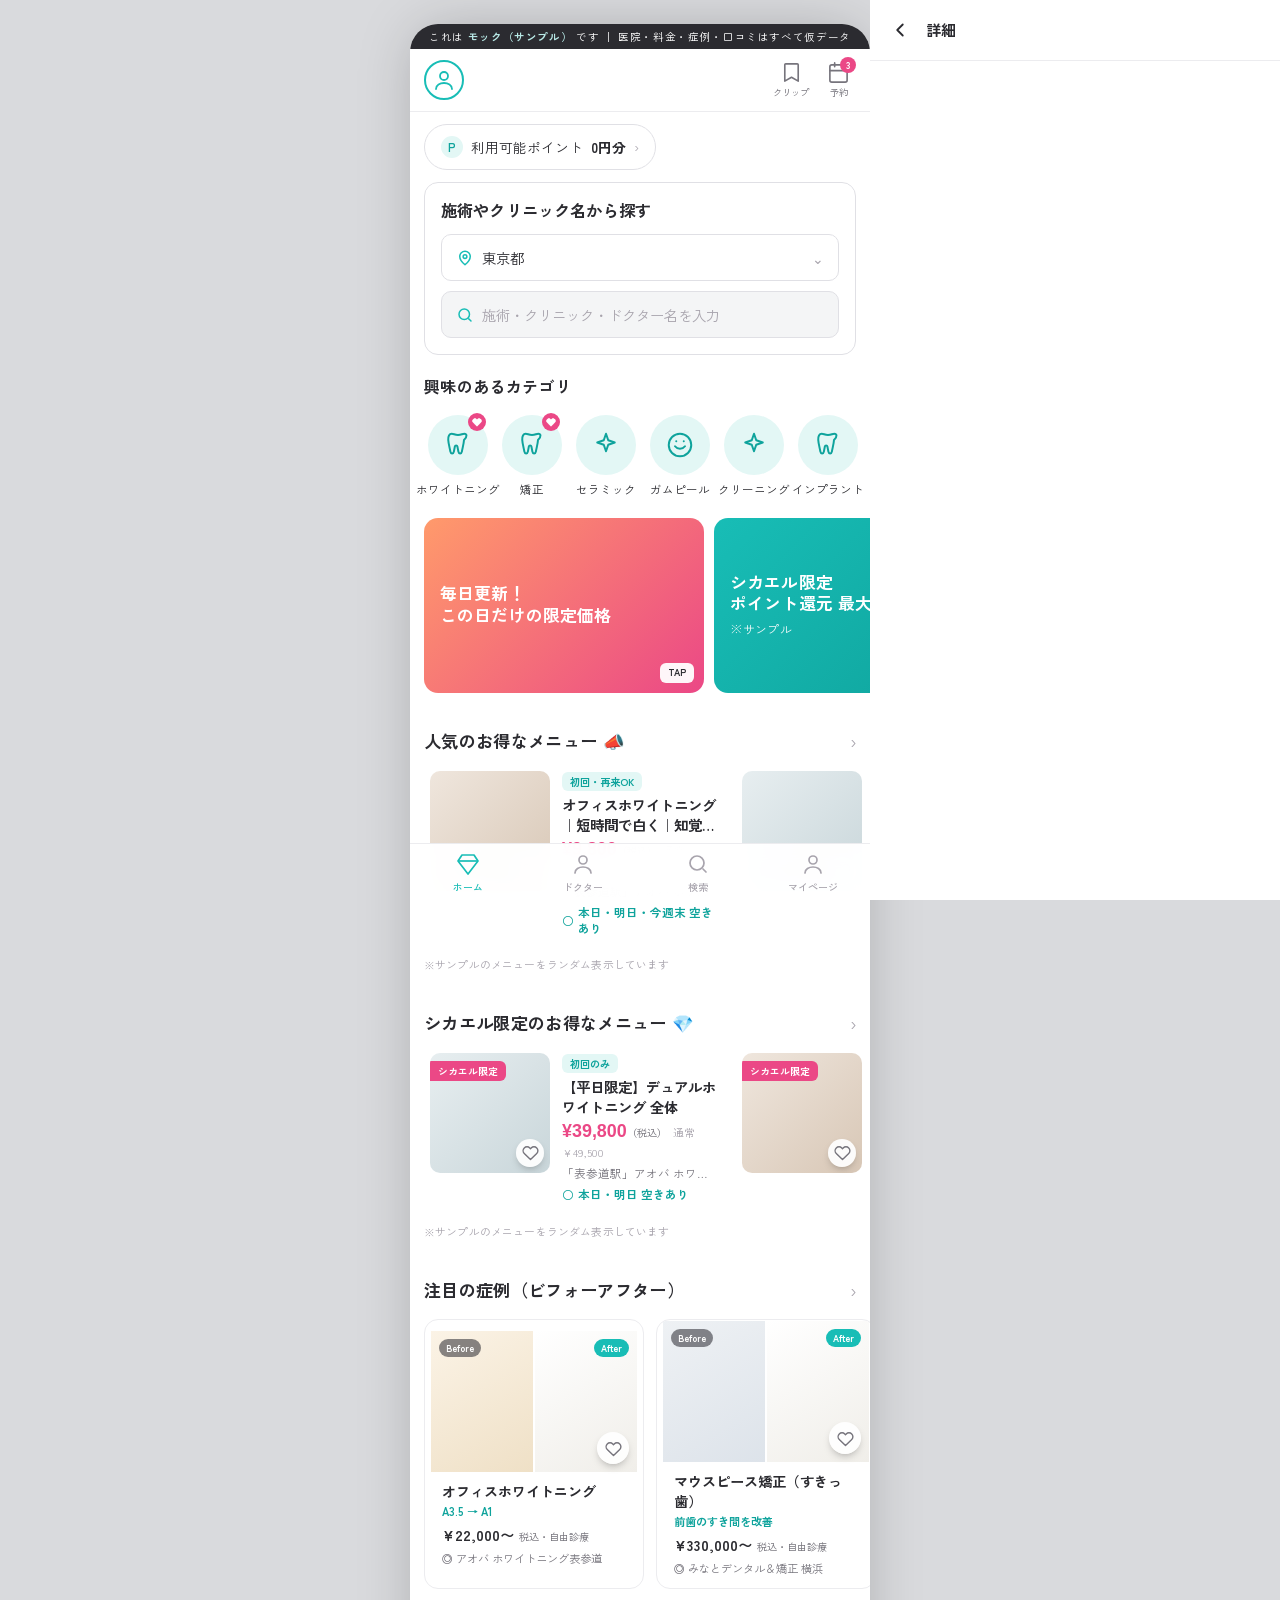
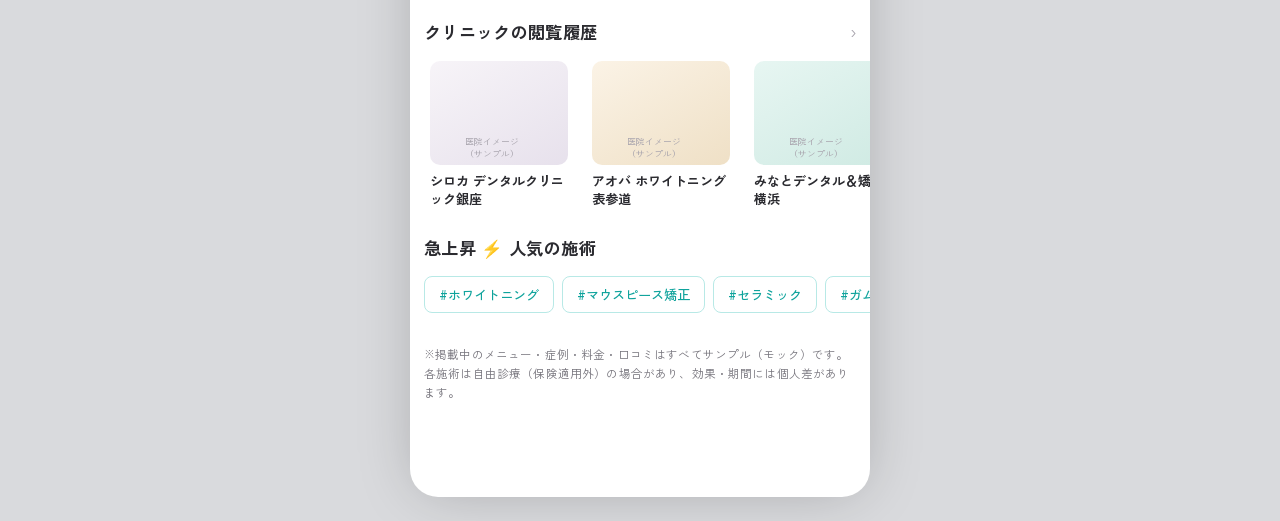
==== commit 27eda99f: "Revamp Shikaeru mock to match Tribeau look & feel トリビューの実画面を参考に、患者側モックを全面リニューアル。  - 配色をミント／ティール基調に変更" ====
--- a/index.html
+++ b/index.html
@@ -4,7 +4,7 @@
   <meta charset="UTF-8" />
   <meta name="viewport" content="width=device-width, initial-scale=1.0, viewport-fit=cover" />
   <title>シカエル ｜ 歯科の美容医療を、もっと身近に（患者側モック）</title>
-  <meta name="description" content="シカエル（トリビュー歯科版）患者側アプリのモック画面。症例・口コミ・クリニック検索・予約。掲載内容はすべてサンプルです。" />
+  <meta name="description" content="シカエル（トリビュー歯科版）患者側アプリのモック画面。お得なメニュー・症例・口コミ・クリニック検索・予約。掲載内容はすべてサンプルです。" />
   <link rel="preconnect" href="https://fonts.googleapis.com" />
   <link rel="preconnect" href="https://fonts.gstatic.com" crossorigin />
   <link href="https://fonts.googleapis.com/css2?family=Shippori+Mincho:wght@600;700&family=Zen+Kaku+Gothic+New:wght@400;500;700&display=swap" rel="stylesheet" />
@@ -17,81 +17,158 @@
     <!-- ============ ホーム ============ -->
     <section class="screen is-active" id="screen-home" data-screen="home">
       <div class="appbar">
-        <span class="logo">シカ<b>エル</b></span>
+        <button class="avatar-btn" aria-label="マイページ" data-goto="mypage">
+          <svg viewBox="0 0 24 24" fill="none" stroke="currentColor" stroke-width="1.8" stroke-linecap="round" stroke-linejoin="round"><circle cx="12" cy="8" r="4"/><path d="M4 21c0-4 4-6 8-6s8 2 8 6"/></svg>
+        </button>
         <div class="appbar__icons">
-          <button class="iconbtn" aria-label="検索" data-goto="search">
-            <svg viewBox="0 0 24 24" fill="none" stroke="currentColor" stroke-width="2" stroke-linecap="round"><circle cx="11" cy="11" r="7"/><path d="m20 20-3-3"/></svg>
+          <button class="iconlbl" data-goto="saved">
+            <svg viewBox="0 0 24 24" fill="none" stroke="currentColor" stroke-width="1.7" stroke-linecap="round" stroke-linejoin="round"><path d="M6 3h12a1 1 0 0 1 1 1v17l-7-4-7 4V4a1 1 0 0 1 1-1z"/></svg>
+            クリップ
           </button>
-          <button class="iconbtn dot" aria-label="お知らせ" data-toast="お知らせは準備中です（モック）">
-            <svg viewBox="0 0 24 24" fill="none" stroke="currentColor" stroke-width="2" stroke-linecap="round" stroke-linejoin="round"><path d="M18 8a6 6 0 1 0-12 0c0 7-3 9-3 9h18s-3-2-3-9"/><path d="M13.7 21a2 2 0 0 1-3.4 0"/></svg>
+          <button class="iconlbl" data-goto="booking">
+            <span class="badge-num">3</span>
+            <svg viewBox="0 0 24 24" fill="none" stroke="currentColor" stroke-width="1.7" stroke-linecap="round" stroke-linejoin="round"><rect x="3" y="4" width="18" height="18" rx="2"/><path d="M16 2v4M8 2v4M3 10h18"/></svg>
+            予約
           </button>
         </div>
       </div>
 
-      <button class="searchbar" data-goto="search">
+      <!-- ポイント -->
+      <button class="pointsbar" data-toast="ポイント機能はモックです">
+        <span class="p">P</span> 利用可能ポイント <b>0円分</b>
+        <span class="chev">›</span>
+      </button>
+
+      <!-- 検索ブロック -->
+      <div class="searchblock">
+        <h2>施術やクリニック名から探す</h2>
+        <button class="area-pill" data-sheet="area">
+          <svg viewBox="0 0 24 24" fill="none" stroke="currentColor" stroke-width="2" stroke-linecap="round" stroke-linejoin="round"><path d="M12 21s7-5.7 7-11a7 7 0 1 0-14 0c0 5.3 7 11 7 11z"/><circle cx="12" cy="10" r="2.5"/></svg>
+          <span id="homeArea">東京都</span>
+          <span class="chev">⌄</span>
+        </button>
+        <button class="sb-input" data-goto="search">
+          <svg viewBox="0 0 24 24" fill="none" stroke="currentColor" stroke-width="2" stroke-linecap="round"><circle cx="11" cy="11" r="7"/><path d="m20 20-3-3"/></svg>
+          施術・クリニック・ドクター名を入力
+        </button>
+      </div>
+
+      <!-- 興味のあるカテゴリ -->
+      <div class="section-head" style="padding-bottom:0;"><h2 style="font-size:1rem;">興味のあるカテゴリ</h2></div>
+      <div class="catcircles" id="homeCats"></div>
+
+      <!-- バナー -->
+      <div class="banners">
+        <div class="banner banner--a"><h3>毎日更新！<br>この日だけの限定価格</h3><span class="tap">TAP</span></div>
+        <div class="banner banner--b"><h3>シカエル限定<br>ポイント還元 最大10倍</h3><p>※サンプル</p><span class="tap">TAP</span></div>
+        <div class="banner banner--c"><h3>ホワイトニング<br>はじめてさん特集</h3><span class="tap">TAP</span></div>
+      </div>
+
+      <!-- 人気のお得なメニュー -->
+      <div class="section-head"><h2>人気のお得なメニュー 📣</h2><span class="more">›</span></div>
+      <div class="menu-rail" id="homeMenus"></div>
+      <p class="sub-note">※サンプルのメニューをランダム表示しています</p>
+
+      <!-- シカエル限定 -->
+      <div class="section-head"><h2>シカエル限定のお得なメニュー 💎</h2><span class="more">›</span></div>
+      <div class="menu-rail" id="homeLimited"></div>
+      <p class="sub-note">※サンプルのメニューをランダム表示しています</p>
+
+      <!-- 注目の症例 -->
+      <div class="section-head"><h2>注目の症例（ビフォーアフター）</h2><span class="more">›</span></div>
+      <div class="rail" id="homeCases"></div>
+
+      <!-- クリニックの閲覧履歴 -->
+      <div class="section-head"><h2>クリニックの閲覧履歴</h2><span class="more">›</span></div>
+      <div class="rail" id="homeHistory"></div>
+
+      <!-- 急上昇 人気の施術 -->
+      <div class="section-head"><h2>急上昇 ⚡ 人気の施術</h2></div>
+      <div class="hashtags" id="homeTags"></div>
+
+      <p class="detail-note" style="padding:10px 14px 24px;">
+        ※掲載中のメニュー・症例・料金・口コミはすべてサンプル（モック）です。各施術は自由診療（保険適用外）の場合があり、効果・期間には個人差があります。
+      </p>
+    </section>
+
+    <!-- ============ ドクター ============ -->
+    <section class="screen" id="screen-doctor" data-screen="doctor">
+      <div class="appbar"><h1 class="appbar__title">ドクター</h1></div>
+      <div class="bigsearch">
         <svg viewBox="0 0 24 24" fill="none" stroke="currentColor" stroke-width="2" stroke-linecap="round"><circle cx="11" cy="11" r="7"/><path d="m20 20-3-3"/></svg>
-        <span style="color:var(--ink-faint);font-size:.92rem;">気になる施術・医院をさがす</span>
-      </button>
-
-      <div class="chips" id="homeCats"></div>
-
-      <div class="section-head"><h2>目的からさがす</h2></div>
-      <div class="goals" id="homeGoals"></div>
-
-      <div class="section-head"><h2>人気の症例</h2><span class="more">すべて見る</span></div>
-      <div class="rail" id="homeCases"></div>
-
-      <div class="section-head"><h2>注目のクリニック</h2><span class="more">すべて見る</span></div>
-      <div class="rail" id="homeClinics"></div>
-
-      <div class="section-head"><h2>新着の症例</h2></div>
-      <div class="grid" id="homeNew"></div>
-
-      <p class="detail-note" style="padding:8px 16px 24px;">
-        ※掲載中の症例・料金・口コミはすべてサンプル（モック）です。各施術は自由診療（保険適用外）の場合があり、効果・期間には個人差があります。
-      </p>
+        <input type="search" id="doctorSearch" placeholder="ドクター名・専門・クリニックで検索" />
+      </div>
+      <div class="section-head"><h2>ドクターから探す</h2></div>
+      <p class="sub-note">気になるドクターから、対応クリニックの予約に進めます（サンプル）。</p>
+      <div id="doctorList"></div>
     </section>
 
     <!-- ============ さがす ============ -->
     <section class="screen" id="screen-search" data-screen="search">
-      <div class="appbar"><h1 class="appbar__title">さがす</h1></div>
-      <div class="searchbar">
+      <div class="appbar"><h1 class="appbar__title">検索</h1></div>
+      <div class="bigsearch">
         <svg viewBox="0 0 24 24" fill="none" stroke="currentColor" stroke-width="2" stroke-linecap="round"><circle cx="11" cy="11" r="7"/><path d="m20 20-3-3"/></svg>
-        <input id="searchInput" type="search" placeholder="施術名・医院名・エリアで検索" />
-      </div>
-      <div class="toggle">
-        <button class="is-on" data-mode="case">症例</button>
-        <button data-mode="clinic">クリニック</button>
-      </div>
-      <div class="filterbar" id="searchFilters"></div>
-      <p class="result-count" id="searchCount"></p>
-      <div id="searchResults"></div>
+        <input type="search" id="searchInput" placeholder="クリニック、ドクター、施術など" />
+      </div>
+
+      <div class="cond">
+        <h3>条件を指定して探す</h3>
+        <div class="cond-grid">
+          <div class="cond-field">
+            <label><svg viewBox="0 0 24 24" fill="none" stroke="currentColor" stroke-width="2" stroke-linecap="round" stroke-linejoin="round"><path d="M12 21s7-5.7 7-11a7 7 0 1 0-14 0c0 5.3 7 11 7 11z"/><circle cx="12" cy="10" r="2.5"/></svg>エリア</label>
+            <select id="condArea"><option>すべて</option><option selected>東京都</option><option>神奈川県</option><option>大阪府</option><option>愛知県</option></select>
+          </div>
+          <div class="cond-field">
+            <label><svg viewBox="0 0 24 24" fill="none" stroke="currentColor" stroke-width="2" stroke-linecap="round" stroke-linejoin="round"><rect x="3" y="4" width="18" height="18" rx="2"/><path d="M16 2v4M8 2v4M3 10h18"/></svg>日付</label>
+            <select id="condDate"><option>指定なし</option><option>本日</option><option>明日</option><option>今週末</option></select>
+          </div>
+          <div class="cond-field full">
+            <label><svg viewBox="0 0 24 24" fill="none" stroke="currentColor" stroke-width="2" stroke-linecap="round" stroke-linejoin="round"><path d="M12 2v20M5 9l7-7 7 7"/></svg>施術</label>
+            <select id="condTreat"><option>指定なし</option><option>ホワイトニング</option><option>矯正</option><option>セラミック</option><option>ガムピール</option><option>クリーニング</option></select>
+          </div>
+        </div>
+        <div class="cond-actions">
+          <button class="clear" id="condClear">クリア</button>
+          <button class="btn btn--teal" id="condSearch" style="flex:1;">検索</button>
+        </div>
+        <p class="cond-count">検索結果：特別メニュー <b id="condCount">0</b> 件</p>
+      </div>
+
+      <div class="section-head"><h2 style="font-size:1rem;">ピックアップから探す</h2></div>
+      <div class="chips" id="pickup"></div>
+
+      <div class="section-head"><h2 style="font-size:1rem;">部位・カテゴリから探す</h2></div>
+      <div class="parts-grid" id="partsGrid"></div>
+
+      <div class="section-head"><h2 style="font-size:1rem;">コンテンツから探す</h2></div>
+      <div class="content-cards">
+        <button class="content-card" data-results="menu"><span><b>特別メニュー</b><small>から探す</small></span><span class="ico"><svg viewBox="0 0 24 24" fill="none" stroke="currentColor" stroke-width="2" stroke-linecap="round" stroke-linejoin="round"><path d="M6 3l-4 6 10 13L22 9l-4-6z"/><path d="M2 9h20"/></svg></span></button>
+        <button class="content-card" data-results="review"><span><b>口コミ</b><small>から探す</small></span><span class="ico"><svg viewBox="0 0 24 24" fill="none" stroke="currentColor" stroke-width="2" stroke-linecap="round" stroke-linejoin="round"><path d="M21 15a2 2 0 0 1-2 2H7l-4 4V5a2 2 0 0 1 2-2h14a2 2 0 0 1 2 2z"/></svg></span></button>
+        <button class="content-card" data-results="case"><span><b>症例</b><small>から探す</small></span><span class="ico"><svg viewBox="0 0 24 24" fill="none" stroke="currentColor" stroke-width="2" stroke-linecap="round" stroke-linejoin="round"><rect x="3" y="3" width="18" height="18" rx="2"/><path d="M3 15l5-5 4 4 3-3 6 6"/></svg></span></button>
+        <button class="content-card" data-toast="動画はモックです"><span><b>動画</b><small>から探す</small></span><span class="ico"><svg viewBox="0 0 24 24" fill="none" stroke="currentColor" stroke-width="2" stroke-linecap="round" stroke-linejoin="round"><rect x="2" y="4" width="20" height="16" rx="2"/><path d="m10 9 5 3-5 3z"/></svg></span></button>
+        <button class="content-card" data-toast="コラムはモックです"><span><b>コラム</b><small>から探す</small></span><span class="ico"><svg viewBox="0 0 24 24" fill="none" stroke="currentColor" stroke-width="2" stroke-linecap="round" stroke-linejoin="round"><path d="M4 4h16v16H4z"/><path d="M8 8h8M8 12h8M8 16h5"/></svg></span></button>
+        <button class="content-card" data-toast="解説記事はモックです"><span><b>解説記事</b><small>から探す</small></span><span class="ico"><svg viewBox="0 0 24 24" fill="none" stroke="currentColor" stroke-width="2" stroke-linecap="round" stroke-linejoin="round"><path d="M4 19.5A2.5 2.5 0 0 1 6.5 17H20"/><path d="M6.5 2H20v20H6.5A2.5 2.5 0 0 1 4 19.5v-15A2.5 2.5 0 0 1 6.5 2z"/></svg></span></button>
+      </div>
     </section>
 
     <!-- ============ 保存 ============ -->
     <section class="screen" id="screen-saved" data-screen="saved">
-      <div class="appbar"><h1 class="appbar__title">保存した症例</h1></div>
+      <div class="appbar"><h1 class="appbar__title">クリップ（保存）</h1></div>
       <div id="savedList"></div>
     </section>
 
     <!-- ============ 予約 ============ -->
     <section class="screen" id="screen-booking" data-screen="booking">
       <div class="appbar"><h1 class="appbar__title">予約</h1></div>
-
       <div class="reserve-card">
         <span class="badge">次回の予約（サンプル）</span>
         <h3>ホワイトニング 初回カウンセリング</h3>
         <p>アオバ ホワイトニング表参道<br>6月10日（火）14:00 〜</p>
       </div>
-
       <div class="section-head"><h2>新しく予約する</h2></div>
       <form id="bookingForm">
-        <div class="field">
-          <label>クリニック</label>
-          <select id="bkClinic" required></select>
-        </div>
-        <div class="field">
-          <label>メニュー</label>
+        <div class="field"><label>クリニック</label><select id="bkClinic" required></select></div>
+        <div class="field"><label>メニュー</label>
           <select id="bkMenu" required>
             <option value="">選択してください</option>
             <option>無料カウンセリング</option>
@@ -102,31 +179,14 @@
             <option>クリーニング / PMTC</option>
           </select>
         </div>
+        <div class="field"><label>来院区分</label><select id="bkType"><option>初めて（初診）</option><option>2回目以降（再診）</option></select></div>
+        <div class="field"><label>希望日</label><input type="date" id="bkDate" required /></div>
+        <div class="field"><label>希望時間帯</label><select id="bkTime"><option>午前（10:00–12:00）</option><option>午後（13:00–16:00）</option><option>夕方以降（16:00–19:00）</option></select></div>
+        <div class="field"><label>お名前</label><input type="text" id="bkName" placeholder="例）歯科 花子" required /></div>
+        <div class="field"><label>連絡先（電話 / メール）</label><input type="text" id="bkContact" placeholder="例）090-0000-0000" required /></div>
         <div class="field">
-          <label>来院区分</label>
-          <select id="bkType"><option>初めて（初診）</option><option>2回目以降（再診）</option></select>
-        </div>
-        <div class="field">
-          <label>希望日</label>
-          <input type="date" id="bkDate" required />
-        </div>
-        <div class="field">
-          <label>希望時間帯</label>
-          <select id="bkTime"><option>午前（10:00–12:00）</option><option>午後（13:00–16:00）</option><option>夕方以降（16:00–19:00）</option></select>
-        </div>
-        <div class="field">
-          <label>お名前</label>
-          <input type="text" id="bkName" placeholder="例）歯科 花子" required />
-        </div>
-        <div class="field">
-          <label>連絡先（電話 / メール）</label>
-          <input type="text" id="bkContact" placeholder="例）090-0000-0000" required />
-        </div>
-        <div class="field">
-          <button type="submit" class="btn btn--pink">予約内容を確認する</button>
-          <p class="detail-note" style="margin-top:10px;text-align:center;">
-            ※これはモックです。送信しても実際の予約は行われません。
-          </p>
+          <button type="submit" class="btn btn--teal">予約内容を確認する</button>
+          <p class="detail-note" style="margin-top:10px;text-align:center;">※これはモックです。送信しても実際の予約は行われません。</p>
         </div>
       </form>
     </section>
@@ -138,40 +198,22 @@
         <div class="avatar">ゲ</div>
         <div>
           <div class="profile__name">ゲストさん</div>
-          <div class="profile__sub">ログインすると症例の保存・予約管理ができます</div>
-        </div>
-      </div>
-      <div class="pad" style="padding-top:0;">
-        <button class="btn btn--pink" data-toast="会員登録はモックです">無料で会員登録</button>
+          <div class="profile__sub">ログインすると保存・予約管理ができます</div>
+        </div>
+      </div>
+      <div style="padding:0 16px 4px;">
+        <button class="btn btn--teal" data-toast="会員登録はモックです">無料で会員登録</button>
         <div style="height:8px;"></div>
         <button class="btn btn--ghost" data-toast="ログインはモックです">ログイン</button>
       </div>
-
       <div class="menu-list">
-        <button class="menu-row" data-goto="saved">
-          <svg class="lead" viewBox="0 0 24 24" fill="none" stroke="currentColor" stroke-width="2" stroke-linecap="round" stroke-linejoin="round"><path d="M19 21l-7-5-7 5V5a2 2 0 0 1 2-2h10a2 2 0 0 1 2 2z"/></svg>
-          保存した症例・クリニック<span class="chev">›</span>
-        </button>
-        <button class="menu-row" data-goto="booking">
-          <svg class="lead" viewBox="0 0 24 24" fill="none" stroke="currentColor" stroke-width="2" stroke-linecap="round" stroke-linejoin="round"><rect x="3" y="4" width="18" height="18" rx="2"/><path d="M16 2v4M8 2v4M3 10h18"/></svg>
-          予約の確認・変更<span class="chev">›</span>
-        </button>
-        <button class="menu-row" data-toast="閲覧履歴はモックです">
-          <svg class="lead" viewBox="0 0 24 24" fill="none" stroke="currentColor" stroke-width="2" stroke-linecap="round" stroke-linejoin="round"><path d="M3 3v5h5"/><path d="M3.05 13A9 9 0 1 0 6 5.3L3 8"/><path d="M12 7v5l3 2"/></svg>
-          最近見た症例<span class="chev">›</span>
-        </button>
-        <button class="menu-row" data-toast="ヘルプはモックです">
-          <svg class="lead" viewBox="0 0 24 24" fill="none" stroke="currentColor" stroke-width="2" stroke-linecap="round" stroke-linejoin="round"><circle cx="12" cy="12" r="9"/><path d="M9.1 9a3 3 0 0 1 5.8 1c0 2-3 3-3 3"/><path d="M12 17h.01"/></svg>
-          ヘルプ・お問い合わせ<span class="chev">›</span>
-        </button>
-        <button class="menu-row" data-toast="自由診療・効果には個人差があります。症例掲載は限定解除要件（治療内容・標準費用・主なリスク）に基づき表示します。">
-          <svg class="lead" viewBox="0 0 24 24" fill="none" stroke="currentColor" stroke-width="2" stroke-linecap="round" stroke-linejoin="round"><path d="M12 22s8-4 8-10V5l-8-3-8 3v7c0 6 8 10 8 10z"/></svg>
-          医療広告ガイドラインについて<span class="chev">›</span>
-        </button>
-      </div>
-      <p class="detail-note" style="padding:18px 16px 30px;text-align:center;">
-        シカエル（モック）｜ トリビューの歯科版・患者側プロトタイプ<br>掲載内容はすべてサンプルです。
-      </p>
+        <button class="menu-row" data-goto="saved"><svg class="lead" viewBox="0 0 24 24" fill="none" stroke="currentColor" stroke-width="2" stroke-linecap="round" stroke-linejoin="round"><path d="M6 3h12a1 1 0 0 1 1 1v17l-7-4-7 4V4a1 1 0 0 1 1-1z"/></svg>クリップ（保存）<span class="chev">›</span></button>
+        <button class="menu-row" data-goto="booking"><svg class="lead" viewBox="0 0 24 24" fill="none" stroke="currentColor" stroke-width="2" stroke-linecap="round" stroke-linejoin="round"><rect x="3" y="4" width="18" height="18" rx="2"/><path d="M16 2v4M8 2v4M3 10h18"/></svg>予約の確認・変更<span class="chev">›</span></button>
+        <button class="menu-row" data-goto="doctor"><svg class="lead" viewBox="0 0 24 24" fill="none" stroke="currentColor" stroke-width="2" stroke-linecap="round" stroke-linejoin="round"><circle cx="12" cy="8" r="4"/><path d="M4 21c0-4 4-6 8-6s8 2 8 6"/></svg>ドクターを探す<span class="chev">›</span></button>
+        <button class="menu-row" data-toast="ヘルプはモックです"><svg class="lead" viewBox="0 0 24 24" fill="none" stroke="currentColor" stroke-width="2" stroke-linecap="round" stroke-linejoin="round"><circle cx="12" cy="12" r="9"/><path d="M9.1 9a3 3 0 0 1 5.8 1c0 2-3 3-3 3"/><path d="M12 17h.01"/></svg>ヘルプ・お問い合わせ<span class="chev">›</span></button>
+        <button class="menu-row" data-toast="自由診療・効果には個人差があります。症例・メニュー掲載は限定解除要件（治療内容・標準費用・主なリスク）に基づき表示します。"><svg class="lead" viewBox="0 0 24 24" fill="none" stroke="currentColor" stroke-width="2" stroke-linecap="round" stroke-linejoin="round"><path d="M12 22s8-4 8-10V5l-8-3-8 3v7c0 6 8 10 8 10z"/></svg>医療広告ガイドラインについて<span class="chev">›</span></button>
+      </div>
+      <p class="detail-note" style="padding:18px 16px 30px;text-align:center;">シカエル（モック）｜ トリビューの歯科版・患者側プロトタイプ<br>掲載内容はすべてサンプルです。</p>
     </section>
 
     <!-- ============ 詳細オーバーレイ ============ -->
@@ -187,32 +229,25 @@
 
     <!-- フィルタシート -->
     <div class="sheet-mask" id="sheetMask">
-      <div class="sheet" id="sheet">
-        <div class="sheet__grip"></div>
-        <div id="sheetBody"></div>
-      </div>
+      <div class="sheet" id="sheet"><div class="sheet__grip"></div><div id="sheetBody"></div></div>
     </div>
 
-    <!-- 下部タブ -->
+    <!-- 下部タブ（4つ） -->
     <nav class="tabbar">
       <button class="tab is-on" data-goto="home">
-        <svg viewBox="0 0 24 24" fill="none" stroke="currentColor" stroke-width="1.8" stroke-linecap="round" stroke-linejoin="round"><path d="M3 11l9-8 9 8"/><path d="M5 10v10h14V10"/></svg>
+        <svg viewBox="0 0 24 24" fill="none" stroke="currentColor" stroke-width="1.7" stroke-linejoin="round"><path d="M6 3l-4 6 10 13L22 9l-4-6z"/><path d="M2 9h20"/></svg>
         ホーム
       </button>
+      <button class="tab" data-goto="doctor">
+        <svg viewBox="0 0 24 24" fill="none" stroke="currentColor" stroke-width="1.7" stroke-linecap="round" stroke-linejoin="round"><circle cx="12" cy="8" r="4"/><path d="M4 21c0-4 4-6 8-6s8 2 8 6"/></svg>
+        ドクター
+      </button>
       <button class="tab" data-goto="search">
-        <svg viewBox="0 0 24 24" fill="none" stroke="currentColor" stroke-width="1.8" stroke-linecap="round"><circle cx="11" cy="11" r="7"/><path d="m20 20-3-3"/></svg>
-        さがす
-      </button>
-      <button class="tab" data-goto="saved">
-        <svg viewBox="0 0 24 24" fill="none" stroke="currentColor" stroke-width="1.8" stroke-linecap="round" stroke-linejoin="round"><path d="M20.8 5.6a5.5 5.5 0 0 0-7.8 0L12 6.6l-1-1a5.5 5.5 0 1 0-7.8 7.8L12 22l8.8-8.6a5.5 5.5 0 0 0 0-7.8z"/></svg>
-        保存
-      </button>
-      <button class="tab" data-goto="booking">
-        <svg viewBox="0 0 24 24" fill="none" stroke="currentColor" stroke-width="1.8" stroke-linecap="round" stroke-linejoin="round"><rect x="3" y="4" width="18" height="18" rx="2"/><path d="M16 2v4M8 2v4M3 10h18"/></svg>
-        予約
+        <svg viewBox="0 0 24 24" fill="none" stroke="currentColor" stroke-width="1.7" stroke-linecap="round"><circle cx="11" cy="11" r="7"/><path d="m20 20-3-3"/></svg>
+        検索
       </button>
       <button class="tab" data-goto="mypage">
-        <svg viewBox="0 0 24 24" fill="none" stroke="currentColor" stroke-width="1.8" stroke-linecap="round" stroke-linejoin="round"><circle cx="12" cy="8" r="4"/><path d="M4 21c0-4 4-6 8-6s8 2 8 6"/></svg>
+        <svg viewBox="0 0 24 24" fill="none" stroke="currentColor" stroke-width="1.7" stroke-linecap="round" stroke-linejoin="round"><circle cx="12" cy="8" r="4"/><path d="M4 21c0-4 4-6 8-6s8 2 8 6"/></svg>
         マイページ
       </button>
     </nav>
--- a/app.css
+++ b/app.css
@@ -1,46 +1,43 @@
 /* =====================================================================
    シカエル（Shikaeru）｜トリビュー歯科版・患者側アプリ モック
-   - スマホアプリ風 UI（下部タブ＋詳細オーバーレイ）
-   - すべてサンプルデータ。医院は後から管理側で追加する前提。
-   配色：清潔感の白基調 × コーラル（美容アクセント）× ミント（信頼・クリーン）
+   ★トリビュー寄せリニューアル：ミント基調／お得メニュー型カード／4タブ
+   すべてサンプルデータ。医院は将来 管理側で追加する前提。
    ===================================================================== */
 
 :root {
-  --pink:       #f2776b;  /* 主役アクセント（美容医療のやわらかさ） */
-  --pink-deep:  #e2594b;
-  --pink-tint:  #fdeeec;
-  --mint:       #2fbda8;  /* 信頼・クリーンの補助色 */
-  --mint-tint:  #e4f6f2;
-  --ink:        #26242b;  /* 文字 */
-  --ink-soft:   #75717c;  /* 補助文字 */
-  --ink-faint:  #a6a1ad;
+  --teal:       #18bdb6;  /* 主役：ミント／ティール */
+  --teal-deep:  #0fa39c;
+  --teal-tint:  #e3f7f5;
+  --teal-soft:  #b8e9e6;
+  --pink:       #eb4886;  /* 差し色：価格・限定リボン */
+  --pink-tint:  #fde7ef;
+  --yellow:     #ffd54a;  /* 日付指定枠など */
+  --ink:        #2b2b30;
+  --ink-soft:   #76747c;
+  --ink-faint:  #a8a4ad;
   --bg:         #ffffff;
-  --bg-soft:    #f5f4f7;
-  --bg-sink:    #efedf2;
-  --line:       #eceaf0;
-  --line-2:     #e2dfe7;
+  --bg-soft:    #f4f5f6;
+  --bg-sink:    #eef0f1;
+  --line:       #ececef;
+  --line-2:     #e0e0e5;
   --star:       #f5b301;
 
   --mincho: "Shippori Mincho", serif;
   --gothic: "Zen Kaku Gothic New", "Hiragino Sans", "Yu Gothic", sans-serif;
 
   --maxw: 460px;
-  --tab-h: 62px;
-  --r: 16px;
+  --tab-h: 60px;
+  --r: 14px;
   --r-sm: 10px;
   --ease: cubic-bezier(0.22, 0.61, 0.36, 1);
-  --shadow: 0 10px 30px -16px rgba(38, 36, 43, 0.4);
+  --shadow: 0 10px 28px -16px rgba(40, 40, 50, 0.38);
 }
 
 *, *::before, *::after { box-sizing: border-box; }
 html { -webkit-text-size-adjust: 100%; }
 body {
-  margin: 0;
-  font-family: var(--gothic);
-  color: var(--ink);
-  background: #d9d6df; /* デスクトップ時のフレーム外背景 */
-  line-height: 1.7;
-  letter-spacing: 0.01em;
+  margin: 0; font-family: var(--gothic); color: var(--ink);
+  background: #d9dadd; line-height: 1.65; letter-spacing: 0.01em;
   -webkit-font-smoothing: antialiased;
 }
 img { max-width: 100%; display: block; }
@@ -49,299 +46,292 @@
 ul { list-style: none; margin: 0; padding: 0; }
 h1, h2, h3, h4 { margin: 0; font-weight: 700; line-height: 1.4; }
 
-/* ============ アプリ枠（デスクトップでは中央のスマホ風） ============ */
 .app {
-  position: relative;
-  width: 100%;
-  max-width: var(--maxw);
-  min-height: 100vh;
-  margin-inline: auto;
-  background: var(--bg);
-  box-shadow: 0 0 60px -10px rgba(0,0,0,0.25);
-  overflow: hidden;
+  position: relative; width: 100%; max-width: var(--maxw); min-height: 100vh;
+  margin-inline: auto; background: var(--bg);
+  box-shadow: 0 0 60px -10px rgba(0,0,0,0.25); overflow: hidden;
   padding-bottom: calc(var(--tab-h) + env(safe-area-inset-bottom, 0px));
 }
-
-/* モック注記リボン */
 .mockflag {
-  position: sticky; top: 0; z-index: 40;
-  background: var(--ink); color: #fff;
-  font-size: 0.68rem; letter-spacing: 0.08em;
-  text-align: center; padding: 4px 8px;
-}
-.mockflag b { color: var(--pink); font-weight: 700; }
-
-/* ============ 画面共通 ============ */
-.screen { display: none; animation: fade 0.4s var(--ease); }
+  position: sticky; top: 0; z-index: 40; background: var(--ink); color: #fff;
+  font-size: 0.66rem; letter-spacing: 0.06em; text-align: center; padding: 4px 8px;
+}
+.mockflag b { color: var(--teal-soft); }
+
+.screen { display: none; animation: fade 0.35s var(--ease); }
 .screen.is-active { display: block; }
 @keyframes fade { from { opacity: 0; transform: translateY(8px); } to { opacity: 1; transform: none; } }
 
+/* ---- ヘッダー ---- */
 .appbar {
-  position: sticky; top: 0; z-index: 30;
-  background: rgba(255,255,255,0.92);
-  backdrop-filter: blur(10px);
-  border-bottom: 1px solid var(--line);
-  display: flex; align-items: center; justify-content: space-between;
-  gap: 10px; padding: 12px 16px;
-}
-.appbar__title { font-size: 1.15rem; letter-spacing: 0.04em; }
-.logo {
-  font-family: var(--mincho); font-size: 1.4rem; font-weight: 700;
-  letter-spacing: 0.06em; color: var(--ink);
-}
-.logo b { color: var(--pink); }
-.appbar__icons { display: flex; gap: 4px; }
-.iconbtn {
-  width: 38px; height: 38px; border-radius: 50%;
-  display: grid; place-items: center; color: var(--ink-soft);
-  transition: background 0.2s var(--ease);
-}
-.iconbtn:hover { background: var(--bg-soft); }
-.iconbtn svg { width: 22px; height: 22px; }
-.dot { position: relative; }
-.dot::after { content: ""; position: absolute; top: 8px; right: 9px; width: 7px; height: 7px; border-radius: 50%; background: var(--pink); border: 2px solid #fff; }
-
-.pad { padding: 16px; }
-.section-head { display: flex; align-items: baseline; justify-content: space-between; padding: 18px 16px 10px; }
-.section-head h2 { font-size: 1.05rem; letter-spacing: 0.03em; }
-.section-head .more { font-size: 0.8rem; color: var(--pink); font-weight: 500; }
-
-/* ============ 検索バー ============ */
-.searchbar {
-  display: flex; align-items: center; gap: 8px;
-  margin: 14px 16px 4px;
-  background: var(--bg-soft);
-  border: 1px solid var(--line);
-  border-radius: 999px;
-  padding: 10px 16px;
-  color: var(--ink-soft);
-}
-.searchbar svg { width: 18px; height: 18px; flex: none; }
-.searchbar input { border: 0; background: none; outline: none; width: 100%; font-size: 0.92rem; color: var(--ink); }
-.searchbar input::placeholder { color: var(--ink-faint); }
-
-/* ============ カテゴリチップ ============ */
-.chips { display: flex; gap: 8px; overflow-x: auto; padding: 12px 16px; scrollbar-width: none; }
+  position: sticky; top: 0; z-index: 30; background: rgba(255,255,255,0.95);
+  backdrop-filter: blur(10px); border-bottom: 1px solid var(--line);
+  display: flex; align-items: center; justify-content: space-between; gap: 10px; padding: 10px 14px;
+}
+.appbar__title { font-size: 1.1rem; letter-spacing: 0.03em; }
+.avatar-btn {
+  width: 40px; height: 40px; border-radius: 50%; border: 2px solid var(--teal);
+  display: grid; place-items: center; color: var(--teal);
+}
+.avatar-btn svg { width: 24px; height: 24px; }
+.appbar__icons { display: flex; gap: 6px; }
+.iconlbl { display: flex; flex-direction: column; align-items: center; gap: 1px; color: var(--ink-soft); font-size: 0.58rem; position: relative; padding: 2px 6px; }
+.iconlbl svg { width: 23px; height: 23px; }
+.iconlbl .badge-num {
+  position: absolute; top: -2px; right: 0; background: var(--pink); color: #fff;
+  font-size: 0.56rem; font-weight: 700; min-width: 16px; height: 16px; border-radius: 999px;
+  display: grid; place-items: center; padding: 0 4px;
+}
+
+/* ---- ポイントバー ---- */
+.pointsbar {
+  display: flex; align-items: center; gap: 8px; margin: 12px 14px 0;
+  border: 1px solid var(--line-2); border-radius: 999px; padding: 11px 16px; font-size: 0.86rem;
+}
+.pointsbar .p { width: 22px; height: 22px; border-radius: 50%; background: var(--teal-tint); color: var(--teal-deep); display: grid; place-items: center; font-weight: 700; font-size: 0.72rem; }
+.pointsbar b { font-weight: 700; }
+.pointsbar .chev { margin-left: auto; color: var(--ink-faint); }
+
+/* ---- 検索ブロック ---- */
+.searchblock { margin: 12px 14px 0; border: 1px solid var(--line-2); border-radius: var(--r); padding: 16px; }
+.searchblock h2 { font-size: 1.02rem; margin-bottom: 12px; }
+.area-pill, .sb-input {
+  display: flex; align-items: center; gap: 8px; width: 100%;
+  border: 1px solid var(--line-2); border-radius: 10px; padding: 12px 14px; font-size: 0.9rem; background: #fff;
+}
+.area-pill { margin-bottom: 10px; color: var(--ink); }
+.area-pill svg { width: 18px; height: 18px; color: var(--teal); }
+.area-pill .chev { margin-left: auto; color: var(--ink-faint); }
+.sb-input { color: var(--ink-faint); background: var(--bg-soft); }
+.sb-input svg { width: 18px; height: 18px; color: var(--teal); }
+
+/* ---- 興味のあるカテゴリ（丸アイコン） ---- */
+.catcircles { display: flex; gap: 6px; overflow-x: auto; padding: 16px 14px 6px; scrollbar-width: none; }
+.catcircles::-webkit-scrollbar { display: none; }
+.catcircle { flex: none; width: 68px; display: flex; flex-direction: column; align-items: center; gap: 6px; }
+.catcircle .ring {
+  width: 60px; height: 60px; border-radius: 50%; background: var(--teal-tint);
+  display: grid; place-items: center; color: var(--teal-deep); position: relative;
+}
+.catcircle .ring svg { width: 30px; height: 30px; }
+.catcircle .heart { position: absolute; top: -2px; right: 2px; width: 18px; height: 18px; border-radius: 50%; background: var(--pink); color: #fff; display: grid; place-items: center; }
+.catcircle .heart svg { width: 10px; height: 10px; fill: #fff; stroke: #fff; }
+.catcircle small { font-size: 0.72rem; color: var(--ink); white-space: nowrap; }
+
+/* ---- バナー ---- */
+.banners { display: flex; gap: 10px; overflow-x: auto; padding: 14px; scrollbar-width: none; }
+.banners::-webkit-scrollbar { display: none; }
+.banner {
+  flex: none; width: 70%; max-width: 280px; aspect-ratio: 16/10; border-radius: var(--r);
+  position: relative; overflow: hidden; padding: 16px; display: flex; flex-direction: column; justify-content: center;
+  color: #fff; text-align: left;
+}
+.banner h3 { font-size: 1.05rem; line-height: 1.3; }
+.banner p { margin: 4px 0 0; font-size: 0.74rem; opacity: 0.95; }
+.banner .tap { position: absolute; right: 10px; bottom: 10px; font-size: 0.6rem; font-weight: 700; background: rgba(255,255,255,0.95); color: var(--ink); padding: 2px 8px; border-radius: 6px; }
+.banner--a { background: linear-gradient(135deg, #ff9a6b, #eb4886); }
+.banner--b { background: linear-gradient(135deg, var(--teal), var(--teal-deep)); }
+.banner--c { background: linear-gradient(135deg, #6db3f2, #4a73e8); }
+
+/* ---- セクション見出し ---- */
+.section-head { display: flex; align-items: center; justify-content: space-between; padding: 20px 14px 10px; }
+.section-head h2 { font-size: 1.08rem; letter-spacing: 0.02em; }
+.section-head .more { font-size: 1.1rem; color: var(--ink-faint); }
+.sub-note { padding: 0 14px 4px; font-size: 0.68rem; color: var(--ink-faint); }
+
+/* サブチップ（おすすめタブ下） */
+.chips { display: flex; gap: 8px; overflow-x: auto; padding: 10px 14px; scrollbar-width: none; }
 .chips::-webkit-scrollbar { display: none; }
-.chip {
-  flex: none; white-space: nowrap;
-  font-size: 0.84rem; font-weight: 500;
-  padding: 8px 16px; border-radius: 999px;
-  background: var(--bg-soft); border: 1px solid var(--line);
-  color: var(--ink); transition: all 0.2s var(--ease);
-}
-.chip.is-on { background: var(--ink); color: #fff; border-color: var(--ink); }
-.chip:hover { border-color: var(--ink-faint); }
-
-/* 目的タイル */
-.goals { display: grid; grid-template-columns: 1fr 1fr; gap: 10px; padding: 4px 16px 8px; }
-.goal {
-  text-align: left; padding: 16px; border-radius: var(--r);
-  background: var(--mint-tint); border: 1px solid var(--line);
-  font-weight: 700; font-size: 0.92rem; line-height: 1.4;
-}
-.goal small { display: block; font-weight: 400; font-size: 0.72rem; color: var(--ink-soft); margin-top: 4px; }
-.goal:nth-child(odd) { background: var(--pink-tint); }
-
-/* ============ 症例カード ============ */
-.rail { display: flex; gap: 12px; overflow-x: auto; padding: 6px 16px 8px; scrollbar-width: none; }
+.chip { flex: none; white-space: nowrap; font-size: 0.84rem; font-weight: 500; padding: 8px 16px; border-radius: 999px; background: #fff; border: 1px solid var(--line-2); color: var(--ink); transition: all 0.2s var(--ease); }
+.chip.is-on { background: var(--teal); color: #fff; border-color: var(--teal); }
+
+/* ---- お得なメニュー カード ---- */
+.menu-rail { display: flex; gap: 12px; overflow-x: auto; padding: 4px 14px 8px; scrollbar-width: none; }
+.menu-rail::-webkit-scrollbar { display: none; }
+.menu-rail .menu-card { flex: none; width: 300px; }
+.menu-grid { display: grid; gap: 14px; padding: 4px 14px 8px; }
+
+.menu-card { display: flex; gap: 12px; text-align: left; width: 100%; background: #fff; }
+.menu-card__img { width: 120px; flex: none; aspect-ratio: 1/1; border-radius: 10px; position: relative; overflow: hidden; }
+.menu-card__ribbon { position: absolute; top: 8px; left: 0; background: var(--pink); color: #fff; font-size: 0.6rem; font-weight: 700; padding: 3px 8px; border-radius: 0 6px 6px 0; }
+.menu-card__ribbon--date { background: var(--yellow); color: var(--ink); }
+.menu-card__body { min-width: 0; flex: 1; }
+.menu-card__badge { display: inline-block; font-size: 0.64rem; font-weight: 700; color: var(--teal-deep); background: var(--teal-tint); padding: 2px 8px; border-radius: 6px; margin-bottom: 4px; }
+.menu-card__title { font-size: 0.9rem; font-weight: 700; line-height: 1.4; display: -webkit-box; -webkit-line-clamp: 2; -webkit-box-orient: vertical; overflow: hidden; }
+.menu-card__price { margin-top: 4px; }
+.menu-card__price .now { font-size: 1.12rem; font-weight: 800; color: var(--pink); }
+.menu-card__price .tax { font-size: 0.64rem; color: var(--ink-soft); }
+.menu-card__price .reg { font-size: 0.68rem; color: var(--ink-faint); margin-left: 6px; }
+.menu-card__clinic { font-size: 0.72rem; color: var(--ink-soft); margin-top: 4px; overflow: hidden; text-overflow: ellipsis; white-space: nowrap; }
+.menu-card__avail { display: inline-flex; align-items: center; gap: 4px; font-size: 0.72rem; color: var(--teal-deep); font-weight: 700; margin-top: 5px; }
+.menu-card__avail::before { content: "○"; }
+
+/* ---- 症例カード（Before/After） ---- */
+.rail { display: flex; gap: 12px; overflow-x: auto; padding: 4px 14px 8px; scrollbar-width: none; }
 .rail::-webkit-scrollbar { display: none; }
-.rail .case { flex: none; width: 240px; }
-
-.grid { display: grid; grid-template-columns: 1fr 1fr; gap: 12px; padding: 6px 16px 8px; }
-
-.case {
-  background: var(--bg); border: 1px solid var(--line);
-  border-radius: var(--r); overflow: hidden; text-align: left;
-  transition: transform 0.25s var(--ease), box-shadow 0.25s var(--ease);
-  width: 100%;
-}
+.rail .case { flex: none; width: 220px; }
+.grid { display: grid; grid-template-columns: 1fr 1fr; gap: 12px; padding: 4px 14px 8px; }
+.case { background: #fff; border: 1px solid var(--line); border-radius: var(--r); overflow: hidden; text-align: left; width: 100%; transition: transform 0.25s var(--ease), box-shadow 0.25s var(--ease); }
 .case:hover { transform: translateY(-3px); box-shadow: var(--shadow); }
-.case__ba { position: relative; aspect-ratio: 16 / 11; display: flex; }
+.case__ba { position: relative; aspect-ratio: 16/11; display: flex; }
 .case__ba .half { flex: 1; position: relative; }
-.case__ba .half span {
-  position: absolute; top: 8px; font-size: 0.6rem; font-weight: 700;
-  padding: 2px 7px; border-radius: 999px; color: #fff;
-  background: rgba(38,36,43,0.55);
-}
+.case__ba .half span { position: absolute; top: 8px; font-size: 0.58rem; font-weight: 700; padding: 2px 7px; border-radius: 999px; color: #fff; background: rgba(40,40,48,0.55); }
 .case__ba .half.before span { left: 8px; }
-.case__ba .half.after span { right: 8px; background: var(--pink); }
+.case__ba .half.after span { right: 8px; background: var(--teal); }
 .case__ba .divider { position: absolute; top: 0; bottom: 0; left: 50%; width: 2px; background: #fff; transform: translateX(-50%); }
-.case__save {
-  position: absolute; right: 8px; bottom: 8px;
-  width: 32px; height: 32px; border-radius: 50%;
-  background: rgba(255,255,255,0.92); display: grid; place-items: center;
-  box-shadow: 0 4px 10px -4px rgba(0,0,0,0.4);
-}
+.case__save { position: absolute; right: 8px; bottom: 8px; width: 32px; height: 32px; border-radius: 50%; background: rgba(255,255,255,0.92); display: grid; place-items: center; box-shadow: 0 4px 10px -4px rgba(0,0,0,0.4); }
 .case__save svg { width: 17px; height: 17px; color: var(--ink-soft); transition: all 0.2s var(--ease); }
 .case__save.is-saved svg { color: var(--pink); fill: var(--pink); }
-.case__body { padding: 10px 12px 12px; }
-.case__treat { font-size: 0.9rem; font-weight: 700; letter-spacing: 0.01em; }
-.case__shade { font-size: 0.72rem; color: var(--mint); font-weight: 700; margin-top: 2px; }
-.case__price { font-size: 0.95rem; font-weight: 700; margin-top: 6px; }
-.case__price small { font-size: 0.66rem; color: var(--ink-soft); font-weight: 400; }
-.case__meta { display: flex; align-items: center; gap: 6px; margin-top: 6px; font-size: 0.72rem; color: var(--ink-soft); }
-.case__meta .tagpin { color: var(--ink-faint); }
-
-/* 画像プレースホルダ（症例・サンプル） */
+.case__body { padding: 9px 11px 11px; }
+.case__treat { font-size: 0.88rem; font-weight: 700; }
+.case__shade { font-size: 0.7rem; color: var(--teal-deep); font-weight: 700; margin-top: 2px; }
+.case__price { font-size: 0.92rem; font-weight: 700; margin-top: 5px; }
+.case__price small { font-size: 0.64rem; color: var(--ink-soft); font-weight: 400; }
+.case__meta { display: flex; align-items: center; gap: 5px; margin-top: 5px; font-size: 0.7rem; color: var(--ink-soft); }
+
+/* 画像プレースホルダ */
 .ph { background-size: cover; background-position: center; position: absolute; inset: 0; }
-.ph--ivory   { background: linear-gradient(150deg,#fbf3e6,#efe0c6); }
-.ph--white   { background: linear-gradient(150deg,#ffffff,#f0eee9); }
-.ph--mint    { background: linear-gradient(150deg,#e7f6f2,#cfeae3); }
-.ph--pearl   { background: linear-gradient(150deg,#f7f4f8,#e7e1ec); }
-.ph--coral   { background: linear-gradient(150deg,#fde9e6,#f7cfc8); }
-.ph--slate   { background: linear-gradient(150deg,#eef1f4,#dde3ea); }
-.ph--aqua    { background: linear-gradient(150deg,#e6f4f8,#cfe7ef); }
-.ph__lbl { position: absolute; left: 50%; bottom: 6px; transform: translateX(-50%); font-size: 0.56rem; color: var(--ink-faint); letter-spacing: 0.04em; }
-
-/* ============ クリニックカード ============ */
-.clinic {
-  display: flex; gap: 12px; align-items: center; text-align: left;
-  padding: 12px 16px; border-bottom: 1px solid var(--line); width: 100%;
-}
+.ph--ivory{background:linear-gradient(150deg,#fbf3e6,#efe0c6);} .ph--white{background:linear-gradient(150deg,#fff,#f0eee9);}
+.ph--mint{background:linear-gradient(150deg,#e7f6f2,#cfeae3);} .ph--pearl{background:linear-gradient(150deg,#f7f4f8,#e7e1ec);}
+.ph--coral{background:linear-gradient(150deg,#fde9e6,#f7cfc8);} .ph--slate{background:linear-gradient(150deg,#eef1f4,#dde3ea);}
+.ph--aqua{background:linear-gradient(150deg,#e6f4f8,#cfe7ef);} .ph--room1{background:linear-gradient(135deg,#efe6dd,#d8c7b6);} .ph--room2{background:linear-gradient(135deg,#e7eef0,#c9d6da);}
+.ph__lbl { position: absolute; left: 50%; bottom: 6px; transform: translateX(-50%); font-size: 0.54rem; color: var(--ink-faint); }
+
+/* ---- クリニック（履歴・リスト） ---- */
+.clinic-card { flex: none; width: 150px; text-align: left; }
+.clinic-card__img { position: relative; aspect-ratio: 4/3; border-radius: 10px; overflow: hidden; }
+.clinic-card__name { font-size: 0.82rem; font-weight: 700; margin-top: 7px; line-height: 1.35; }
+.clinic { display: flex; gap: 12px; align-items: center; text-align: left; padding: 12px 14px; border-bottom: 1px solid var(--line); width: 100%; }
 .clinic:hover { background: var(--bg-soft); }
 .clinic__thumb { width: 64px; height: 64px; border-radius: 12px; position: relative; flex: none; overflow: hidden; }
 .clinic__info { min-width: 0; flex: 1; }
 .clinic__name { font-size: 0.95rem; font-weight: 700; }
 .clinic__area { font-size: 0.74rem; color: var(--ink-soft); margin-top: 1px; }
 .clinic__tags { display: flex; flex-wrap: wrap; gap: 4px; margin-top: 6px; }
-.tag { font-size: 0.66rem; padding: 2px 8px; border-radius: 999px; background: var(--mint-tint); color: var(--mint); font-weight: 700; }
+.tag { font-size: 0.64rem; padding: 2px 8px; border-radius: 999px; background: var(--teal-tint); color: var(--teal-deep); font-weight: 700; }
 .rating { display: inline-flex; align-items: center; gap: 3px; font-size: 0.78rem; font-weight: 700; }
 .rating svg { width: 14px; height: 14px; color: var(--star); fill: var(--star); }
 .rating small { color: var(--ink-soft); font-weight: 400; }
 
-.clinic-card {
-  flex: none; width: 220px; text-align: left;
-  border: 1px solid var(--line); border-radius: var(--r); overflow: hidden; background: #fff;
-}
-.clinic-card__img { position: relative; aspect-ratio: 16/9; }
-.clinic-card__body { padding: 10px 12px 12px; }
-
-/* ============ さがす：フィルタ ============ */
-.toggle {
-  display: flex; margin: 12px 16px; background: var(--bg-soft);
-  border-radius: 999px; padding: 4px; border: 1px solid var(--line);
-}
-.toggle button { flex: 1; padding: 8px; border-radius: 999px; font-size: 0.85rem; font-weight: 700; color: var(--ink-soft); }
-.toggle button.is-on { background: #fff; color: var(--ink); box-shadow: 0 2px 6px -2px rgba(0,0,0,0.2); }
-
-.filterbar { display: flex; gap: 8px; overflow-x: auto; padding: 4px 16px 12px; scrollbar-width: none; }
-.filterbar::-webkit-scrollbar { display: none; }
-.filterbtn {
-  flex: none; display: inline-flex; align-items: center; gap: 5px;
-  font-size: 0.82rem; font-weight: 500; padding: 7px 14px;
-  border: 1px solid var(--line-2); border-radius: 999px; color: var(--ink);
-}
-.filterbtn svg { width: 14px; height: 14px; }
-.filterbtn.is-on { background: var(--pink-tint); border-color: var(--pink); color: var(--pink-deep); }
-
-.result-count { padding: 4px 16px; font-size: 0.78rem; color: var(--ink-soft); }
-
-/* 並び替え・フィルタのシート */
-.sheet-mask { position: fixed; inset: 0; background: rgba(38,36,43,0.4); z-index: 60; opacity: 0; pointer-events: none; transition: opacity 0.3s var(--ease); }
-.sheet-mask.is-open { opacity: 1; pointer-events: auto; }
-.sheet {
-  position: absolute; left: 0; right: 0; bottom: 0; max-width: var(--maxw); margin-inline: auto;
-  background: #fff; border-radius: 20px 20px 0 0; padding: 8px 16px calc(24px + env(safe-area-inset-bottom,0px));
-  transform: translateY(100%); transition: transform 0.32s var(--ease);
-}
-.sheet-mask.is-open .sheet { transform: translateY(0); }
-.sheet__grip { width: 40px; height: 4px; border-radius: 999px; background: var(--line-2); margin: 8px auto 14px; }
-.sheet h3 { font-size: 1rem; margin-bottom: 10px; }
-.sheet .opts { display: flex; flex-wrap: wrap; gap: 8px; margin-bottom: 18px; }
-.sheet .opt { padding: 9px 14px; border: 1px solid var(--line-2); border-radius: 999px; font-size: 0.84rem; }
-.sheet .opt.is-on { background: var(--ink); color: #fff; border-color: var(--ink); }
-
-/* ============ 保存・マイページ・予約 ============ */
+/* ---- ハッシュタグ ---- */
+.hashtags { display: flex; gap: 8px; overflow-x: auto; padding: 6px 14px 10px; scrollbar-width: none; }
+.hashtags::-webkit-scrollbar { display: none; }
+.hashtag { flex: none; white-space: nowrap; font-size: 0.82rem; font-weight: 500; padding: 8px 14px; border-radius: 8px; border: 1px solid var(--teal-soft); color: var(--teal-deep); }
+
+/* ---- ドクター ---- */
+.doctor { display: flex; gap: 12px; align-items: center; text-align: left; padding: 14px; border-bottom: 1px solid var(--line); width: 100%; }
+.doctor:hover { background: var(--bg-soft); }
+.doctor__face { width: 60px; height: 60px; border-radius: 50%; flex: none; position: relative; overflow: hidden; background: var(--teal-tint); display: grid; place-items: center; color: var(--teal-deep); font-weight: 700; font-size: 1.3rem; }
+.doctor__info { flex: 1; min-width: 0; }
+.doctor__name { font-size: 0.96rem; font-weight: 700; }
+.doctor__spec { font-size: 0.74rem; color: var(--teal-deep); font-weight: 700; margin-top: 1px; }
+.doctor__clinic { font-size: 0.74rem; color: var(--ink-soft); margin-top: 2px; }
+
+/* ---- 検索画面 ---- */
+.cond { margin: 14px; background: var(--bg-soft); border-radius: var(--r); padding: 16px; }
+.cond h3 { font-size: 0.96rem; margin-bottom: 12px; }
+.cond-grid { display: grid; grid-template-columns: 1fr 1fr; gap: 10px 12px; }
+.cond-field { display: flex; flex-direction: column; gap: 5px; }
+.cond-field.full { grid-column: 1 / -1; }
+.cond-field label { font-size: 0.78rem; font-weight: 700; display: flex; align-items: center; gap: 4px; }
+.cond-field label svg { width: 14px; height: 14px; color: var(--teal); }
+.cond-field select { width: 100%; padding: 11px 12px; border: 1px solid var(--line-2); border-radius: 10px; background: #fff; font-family: inherit; font-size: 0.88rem; color: var(--ink); }
+.cond-actions { display: flex; gap: 12px; align-items: center; margin-top: 14px; }
+.cond-actions .clear { color: var(--ink-soft); font-weight: 700; font-size: 0.9rem; padding: 0 8px; }
+.cond-count { text-align: center; font-size: 0.82rem; color: var(--ink-soft); margin-top: 12px; }
+.cond-count b { color: var(--pink); }
+
+.bigsearch { display: flex; align-items: center; gap: 8px; margin: 14px 14px 0; background: var(--bg-soft); border-radius: 999px; padding: 12px 16px; color: var(--ink-faint); }
+.bigsearch svg { width: 18px; height: 18px; color: var(--teal); }
+.bigsearch input { border: 0; background: none; outline: none; width: 100%; font-size: 0.9rem; color: var(--ink); }
+
+.parts-grid { display: grid; grid-template-columns: repeat(5, 1fr); gap: 8px 4px; padding: 6px 10px 8px; }
+.part { display: flex; flex-direction: column; align-items: center; gap: 6px; padding: 6px 0; }
+.part .ring { width: 54px; height: 54px; border-radius: 50%; background: var(--bg-soft); display: grid; place-items: center; color: var(--teal-deep); }
+.part .ring svg { width: 28px; height: 28px; }
+.part small { font-size: 0.68rem; }
+
+.cat-tiles { display: grid; grid-template-columns: 1fr 1fr; gap: 10px; padding: 6px 14px 8px; }
+.cat-tile { display: flex; align-items: center; gap: 10px; text-align: left; border: 1px solid var(--line); border-radius: 12px; overflow: hidden; padding: 0; background: #fff; }
+.cat-tile__img { width: 72px; height: 64px; flex: none; position: relative; overflow: hidden; }
+.cat-tile__t { padding: 8px 8px 8px 0; }
+.cat-tile__t b { font-size: 0.92rem; }
+.cat-tile__t small { display: block; font-size: 0.66rem; color: var(--ink-soft); margin-top: 2px; }
+
+.content-cards { display: grid; grid-template-columns: 1fr 1fr; gap: 10px; padding: 6px 14px 20px; }
+.content-card { display: flex; align-items: center; justify-content: space-between; gap: 8px; border: 1px solid var(--line); border-radius: 12px; padding: 14px; text-align: left; background: #fff; }
+.content-card b { font-size: 0.92rem; }
+.content-card small { display: block; font-size: 0.68rem; color: var(--ink-soft); }
+.content-card .ico { width: 36px; height: 36px; border-radius: 50%; background: var(--teal-tint); color: var(--teal-deep); display: grid; place-items: center; flex: none; }
+.content-card .ico svg { width: 20px; height: 20px; }
+
+/* ---- 保存・予約・マイページ ---- */
 .empty { text-align: center; color: var(--ink-soft); padding: 60px 24px; }
 .empty .emo { font-size: 2.4rem; }
 .empty p { margin: 10px 0 0; font-size: 0.9rem; }
-
 .profile { display: flex; align-items: center; gap: 14px; padding: 20px 16px; }
-.avatar { width: 56px; height: 56px; border-radius: 50%; background: linear-gradient(135deg,var(--pink),var(--mint)); display: grid; place-items: center; color: #fff; font-weight: 700; font-size: 1.3rem; }
+.avatar { width: 56px; height: 56px; border-radius: 50%; background: linear-gradient(135deg,var(--teal),#5ad1cb); display: grid; place-items: center; color: #fff; font-weight: 700; font-size: 1.3rem; }
 .profile__name { font-size: 1.05rem; font-weight: 700; }
 .profile__sub { font-size: 0.76rem; color: var(--ink-soft); }
-
 .menu-list { border-top: 8px solid var(--bg-sink); }
 .menu-row { display: flex; align-items: center; gap: 12px; padding: 15px 16px; border-bottom: 1px solid var(--line); width: 100%; text-align: left; font-size: 0.92rem; }
 .menu-row svg.lead { width: 20px; height: 20px; color: var(--ink-soft); }
 .menu-row .chev { margin-left: auto; color: var(--ink-faint); }
 .menu-row:hover { background: var(--bg-soft); }
 
-.btn {
-  display: inline-flex; align-items: center; justify-content: center; gap: 8px;
-  width: 100%; padding: 14px; border-radius: 12px; font-size: 0.95rem; font-weight: 700;
-  letter-spacing: 0.04em; transition: filter 0.2s var(--ease), transform 0.1s var(--ease);
-}
+.btn { display: inline-flex; align-items: center; justify-content: center; gap: 8px; width: 100%; padding: 14px; border-radius: 12px; font-size: 0.95rem; font-weight: 700; letter-spacing: 0.03em; transition: filter 0.2s var(--ease), transform 0.1s var(--ease); }
 .btn:active { transform: scale(0.99); }
-.btn--pink { background: var(--pink); color: #fff; }
-.btn--pink:hover { filter: brightness(1.04); }
+.btn--teal { background: var(--teal); color: #fff; }
+.btn--teal:hover { filter: brightness(1.05); }
 .btn--ghost { border: 1px solid var(--line-2); color: var(--ink); }
 .btn--line { background: #06c755; color: #fff; }
 
-/* 予約フォーム */
 .field { padding: 0 16px 16px; }
 .field label { display: block; font-size: 0.8rem; font-weight: 700; margin-bottom: 6px; }
-.field select, .field input, .field textarea {
-  width: 100%; padding: 12px 14px; border: 1px solid var(--line-2); border-radius: 10px;
-  font-family: inherit; font-size: 0.92rem; color: var(--ink); background: #fff;
-}
-.reserve-card {
-  margin: 16px; padding: 16px; border-radius: var(--r);
-  background: linear-gradient(135deg, var(--pink-tint), var(--mint-tint));
-  border: 1px solid var(--line);
-}
-.reserve-card .badge { font-size: 0.68rem; font-weight: 700; color: var(--pink-deep); }
+.field select, .field input, .field textarea { width: 100%; padding: 12px 14px; border: 1px solid var(--line-2); border-radius: 10px; font-family: inherit; font-size: 0.92rem; color: var(--ink); background: #fff; }
+.reserve-card { margin: 16px; padding: 16px; border-radius: var(--r); background: linear-gradient(135deg, var(--teal-tint), #e7f0fb); border: 1px solid var(--line); }
+.reserve-card .badge { font-size: 0.68rem; font-weight: 700; color: var(--teal-deep); }
 .reserve-card h3 { font-size: 1rem; margin: 4px 0; }
 .reserve-card p { margin: 0; font-size: 0.82rem; color: var(--ink-soft); }
 
-/* ============ 詳細オーバーレイ ============ */
-.overlay {
-  position: fixed; inset: 0; z-index: 70;
-  max-width: var(--maxw); margin-inline: auto;
-  background: #fff; overflow-y: auto;
-  transform: translateX(100%); transition: transform 0.32s var(--ease);
-  padding-bottom: calc(80px + env(safe-area-inset-bottom,0px));
-}
+/* ---- 詳細オーバーレイ ---- */
+.overlay { position: fixed; inset: 0; z-index: 70; max-width: var(--maxw); margin-inline: auto; background: #fff; overflow-y: auto; transform: translateX(100%); transition: transform 0.3s var(--ease); padding-bottom: calc(80px + env(safe-area-inset-bottom,0px)); }
 .overlay.is-open { transform: translateX(0); }
-.overlay__bar {
-  position: sticky; top: 0; z-index: 5; display: flex; align-items: center; gap: 8px;
-  padding: 12px 12px; background: rgba(255,255,255,0.9); backdrop-filter: blur(8px);
-  border-bottom: 1px solid var(--line);
-}
+.overlay__bar { position: sticky; top: 0; z-index: 5; display: flex; align-items: center; gap: 8px; padding: 12px; background: rgba(255,255,255,0.92); backdrop-filter: blur(8px); border-bottom: 1px solid var(--line); }
+.overlay__bar .iconbtn { width: 36px; height: 36px; border-radius: 50%; display: grid; place-items: center; color: var(--ink); }
 .overlay__bar .iconbtn:hover { background: var(--bg-soft); }
+.overlay__bar .iconbtn svg { width: 22px; height: 22px; }
 .overlay__bar .ttl { font-size: 0.95rem; font-weight: 700; flex: 1; overflow: hidden; text-overflow: ellipsis; white-space: nowrap; }
 
-/* 詳細：Before/After スライダー */
 .ba-slider { position: relative; aspect-ratio: 4/3; touch-action: none; user-select: none; cursor: ew-resize; overflow: hidden; }
 .ba-slider .layer { position: absolute; inset: 0; }
-.ba-slider .layer .lbl { position: absolute; bottom: 12px; font-size: 0.72rem; font-weight: 700; color: #fff; padding: 4px 12px; border-radius: 999px; background: rgba(38,36,43,0.6); }
+.ba-slider .layer .lbl { position: absolute; bottom: 12px; font-size: 0.72rem; font-weight: 700; color: #fff; padding: 4px 12px; border-radius: 999px; background: rgba(40,40,48,0.6); }
 .ba-slider .layer.before .lbl { left: 12px; }
-.ba-slider .layer.after .lbl { right: 12px; background: var(--pink); }
+.ba-slider .layer.after .lbl { right: 12px; background: var(--teal); }
 .ba-slider .clip { position: absolute; inset: 0; clip-path: inset(0 50% 0 0); }
 .ba-slider .handle { position: absolute; top: 0; bottom: 0; left: 50%; width: 2px; background: #fff; transform: translateX(-50%); pointer-events: none; }
-.ba-slider .handle .grip { position: absolute; top: 50%; left: 50%; transform: translate(-50%,-50%); width: 42px; height: 42px; border-radius: 50%; background: #fff; color: var(--pink); display: grid; place-items: center; box-shadow: 0 6px 16px -4px rgba(0,0,0,0.5); }
+.ba-slider .handle .grip { position: absolute; top: 50%; left: 50%; transform: translate(-50%,-50%); width: 42px; height: 42px; border-radius: 50%; background: #fff; color: var(--teal); display: grid; place-items: center; box-shadow: 0 6px 16px -4px rgba(0,0,0,0.5); }
 .ba-slider .handle .grip svg { width: 20px; height: 20px; }
 
+.detail-hero { position: relative; aspect-ratio: 16/10; }
 .detail-body { padding: 16px; }
-.detail-treat { font-size: 1.25rem; font-weight: 700; }
-.detail-shade { display: inline-block; margin-top: 6px; font-size: 0.8rem; font-weight: 700; color: var(--mint); background: var(--mint-tint); padding: 3px 10px; border-radius: 999px; }
-.detail-price { font-size: 1.5rem; font-weight: 700; margin: 14px 0 2px; }
-.detail-price small { font-size: 0.74rem; color: var(--ink-soft); font-weight: 400; }
+.detail-badge { display: inline-block; font-size: 0.66rem; font-weight: 700; color: var(--teal-deep); background: var(--teal-tint); padding: 3px 10px; border-radius: 6px; margin-bottom: 8px; }
+.detail-treat { font-size: 1.2rem; font-weight: 700; line-height: 1.4; }
+.detail-shade { display: inline-block; margin-top: 6px; font-size: 0.8rem; font-weight: 700; color: var(--teal-deep); background: var(--teal-tint); padding: 3px 10px; border-radius: 999px; }
+.detail-price { margin: 14px 0 2px; }
+.detail-price .now { font-size: 1.7rem; font-weight: 800; color: var(--pink); }
+.detail-price .tax { font-size: 0.74rem; color: var(--ink-soft); }
+.detail-price .reg { font-size: 0.82rem; color: var(--ink-faint); margin-left: 8px; }
 .detail-note { font-size: 0.72rem; color: var(--ink-soft); }
-
+.detail-avail { display: inline-flex; align-items: center; gap: 5px; font-size: 0.84rem; color: var(--teal-deep); font-weight: 700; margin-top: 6px; }
+.detail-avail::before { content: "○"; }
 .divline { height: 8px; background: var(--bg-sink); margin: 18px -16px; }
-
 .spec { display: flex; gap: 12px; padding: 8px 0; border-bottom: 1px solid var(--line); font-size: 0.86rem; }
 .spec dt { width: 88px; flex: none; color: var(--ink-soft); }
 .spec dd { margin: 0; font-weight: 500; }
 
-/* 限定解除・リスク表示（医療広告ガイドライン対応） */
-.risk {
-  background: #fff8f7; border: 1px solid #f6d9d4; border-radius: 12px;
-  padding: 14px 16px; margin-top: 12px;
-}
-.risk h4 { font-size: 0.84rem; color: var(--pink-deep); margin-bottom: 6px; }
+.risk { background: #fff8f7; border: 1px solid #f6d9d4; border-radius: 12px; padding: 14px 16px; margin-top: 12px; }
+.risk h4 { font-size: 0.84rem; color: var(--pink); margin-bottom: 6px; }
 .risk ul { display: grid; gap: 4px; }
 .risk li { font-size: 0.78rem; color: var(--ink-soft); padding-left: 14px; position: relative; }
 .risk li::before { content: "・"; position: absolute; left: 0; color: var(--pink); }
@@ -351,44 +341,32 @@
 .review__av { width: 30px; height: 30px; border-radius: 50%; background: var(--bg-sink); display: grid; place-items: center; font-size: 0.8rem; color: var(--ink-soft); }
 .review__name { font-size: 0.82rem; font-weight: 700; }
 .review__date { font-size: 0.7rem; color: var(--ink-faint); margin-left: auto; }
-.review__text { font-size: 0.84rem; margin: 6px 0 0; color: var(--ink); }
-
-/* 詳細下部の固定CTA */
-.detail-cta {
-  position: fixed; bottom: 0; left: 0; right: 0; max-width: var(--maxw); margin-inline: auto; z-index: 6;
-  display: flex; gap: 10px; align-items: center;
-  padding: 10px 16px calc(10px + env(safe-area-inset-bottom,0px));
-  background: rgba(255,255,255,0.95); backdrop-filter: blur(8px); border-top: 1px solid var(--line);
-}
+.review__text { font-size: 0.84rem; margin: 6px 0 0; }
+
+.detail-cta { position: fixed; bottom: 0; left: 0; right: 0; max-width: var(--maxw); margin-inline: auto; z-index: 6; display: flex; gap: 10px; align-items: center; padding: 10px 14px calc(10px + env(safe-area-inset-bottom,0px)); background: rgba(255,255,255,0.96); backdrop-filter: blur(8px); border-top: 1px solid var(--line); }
 .detail-cta .save-lg { width: 48px; height: 48px; flex: none; border-radius: 12px; border: 1px solid var(--line-2); display: grid; place-items: center; }
 .detail-cta .save-lg svg { width: 22px; height: 22px; color: var(--ink-soft); }
 .detail-cta .save-lg.is-saved svg { color: var(--pink); fill: var(--pink); }
 
-/* ============ 下部タブバー ============ */
-.tabbar {
-  position: fixed; bottom: 0; left: 0; right: 0; z-index: 50;
-  max-width: var(--maxw); margin-inline: auto;
-  display: grid; grid-template-columns: repeat(5, 1fr);
-  background: rgba(255,255,255,0.96); backdrop-filter: blur(10px);
-  border-top: 1px solid var(--line);
-  padding-bottom: env(safe-area-inset-bottom, 0px);
-}
-.tab {
-  display: flex; flex-direction: column; align-items: center; gap: 3px;
-  padding: 9px 0 7px; font-size: 0.62rem; font-weight: 500; color: var(--ink-faint);
-  transition: color 0.2s var(--ease);
-}
-.tab svg { width: 23px; height: 23px; }
-.tab.is-on { color: var(--pink); }
-.tab.is-on svg { stroke: var(--pink); }
-
-/* トースト */
-.toast {
-  position: fixed; left: 50%; bottom: calc(var(--tab-h) + 20px); transform: translate(-50%, 20px);
-  background: var(--ink); color: #fff; font-size: 0.82rem; font-weight: 500;
-  padding: 10px 18px; border-radius: 999px; z-index: 90;
-  opacity: 0; pointer-events: none; transition: all 0.3s var(--ease); white-space: nowrap;
-}
+/* ---- フィルタシート ---- */
+.sheet-mask { position: fixed; inset: 0; background: rgba(40,40,48,0.4); z-index: 80; opacity: 0; pointer-events: none; transition: opacity 0.3s var(--ease); }
+.sheet-mask.is-open { opacity: 1; pointer-events: auto; }
+.sheet { position: absolute; left: 0; right: 0; bottom: 0; max-width: var(--maxw); margin-inline: auto; background: #fff; border-radius: 20px 20px 0 0; padding: 8px 16px calc(24px + env(safe-area-inset-bottom,0px)); transform: translateY(100%); transition: transform 0.3s var(--ease); }
+.sheet-mask.is-open .sheet { transform: translateY(0); }
+.sheet__grip { width: 40px; height: 4px; border-radius: 999px; background: var(--line-2); margin: 8px auto 14px; }
+.sheet h3 { font-size: 1rem; margin-bottom: 10px; }
+.sheet .opts { display: flex; flex-wrap: wrap; gap: 8px; margin-bottom: 8px; }
+.sheet .opt { padding: 9px 14px; border: 1px solid var(--line-2); border-radius: 999px; font-size: 0.84rem; }
+.sheet .opt.is-on { background: var(--teal); color: #fff; border-color: var(--teal); }
+
+/* ---- 下部タブ（4つ） ---- */
+.tabbar { position: fixed; bottom: 0; left: 0; right: 0; z-index: 50; max-width: var(--maxw); margin-inline: auto; display: grid; grid-template-columns: repeat(4, 1fr); background: rgba(255,255,255,0.97); backdrop-filter: blur(10px); border-top: 1px solid var(--line); padding-bottom: env(safe-area-inset-bottom, 0px); }
+.tab { display: flex; flex-direction: column; align-items: center; gap: 3px; padding: 8px 0 6px; font-size: 0.62rem; font-weight: 500; color: var(--ink-faint); transition: color 0.2s var(--ease); }
+.tab svg { width: 24px; height: 24px; }
+.tab.is-on { color: var(--teal); }
+
+/* ---- トースト ---- */
+.toast { position: fixed; left: 50%; bottom: calc(var(--tab-h) + 20px); transform: translate(-50%, 20px); background: var(--ink); color: #fff; font-size: 0.82rem; font-weight: 500; padding: 10px 18px; border-radius: 999px; z-index: 90; opacity: 0; pointer-events: none; transition: all 0.3s var(--ease); white-space: nowrap; max-width: 86%; }
 .toast.is-show { opacity: 1; transform: translate(-50%, 0); }
 
 @media (min-width: 480px) {
@@ -396,6 +374,4 @@
   .app { min-height: calc(100vh - 48px); border-radius: 28px; }
   .mockflag { border-radius: 28px 28px 0 0; }
 }
-@media (prefers-reduced-motion: reduce) {
-  .screen, .overlay, .sheet, .toast { animation: none; transition: none; }
-}
+@media (prefers-reduced-motion: reduce) { .screen, .overlay, .sheet, .toast { animation: none; transition: none; } }
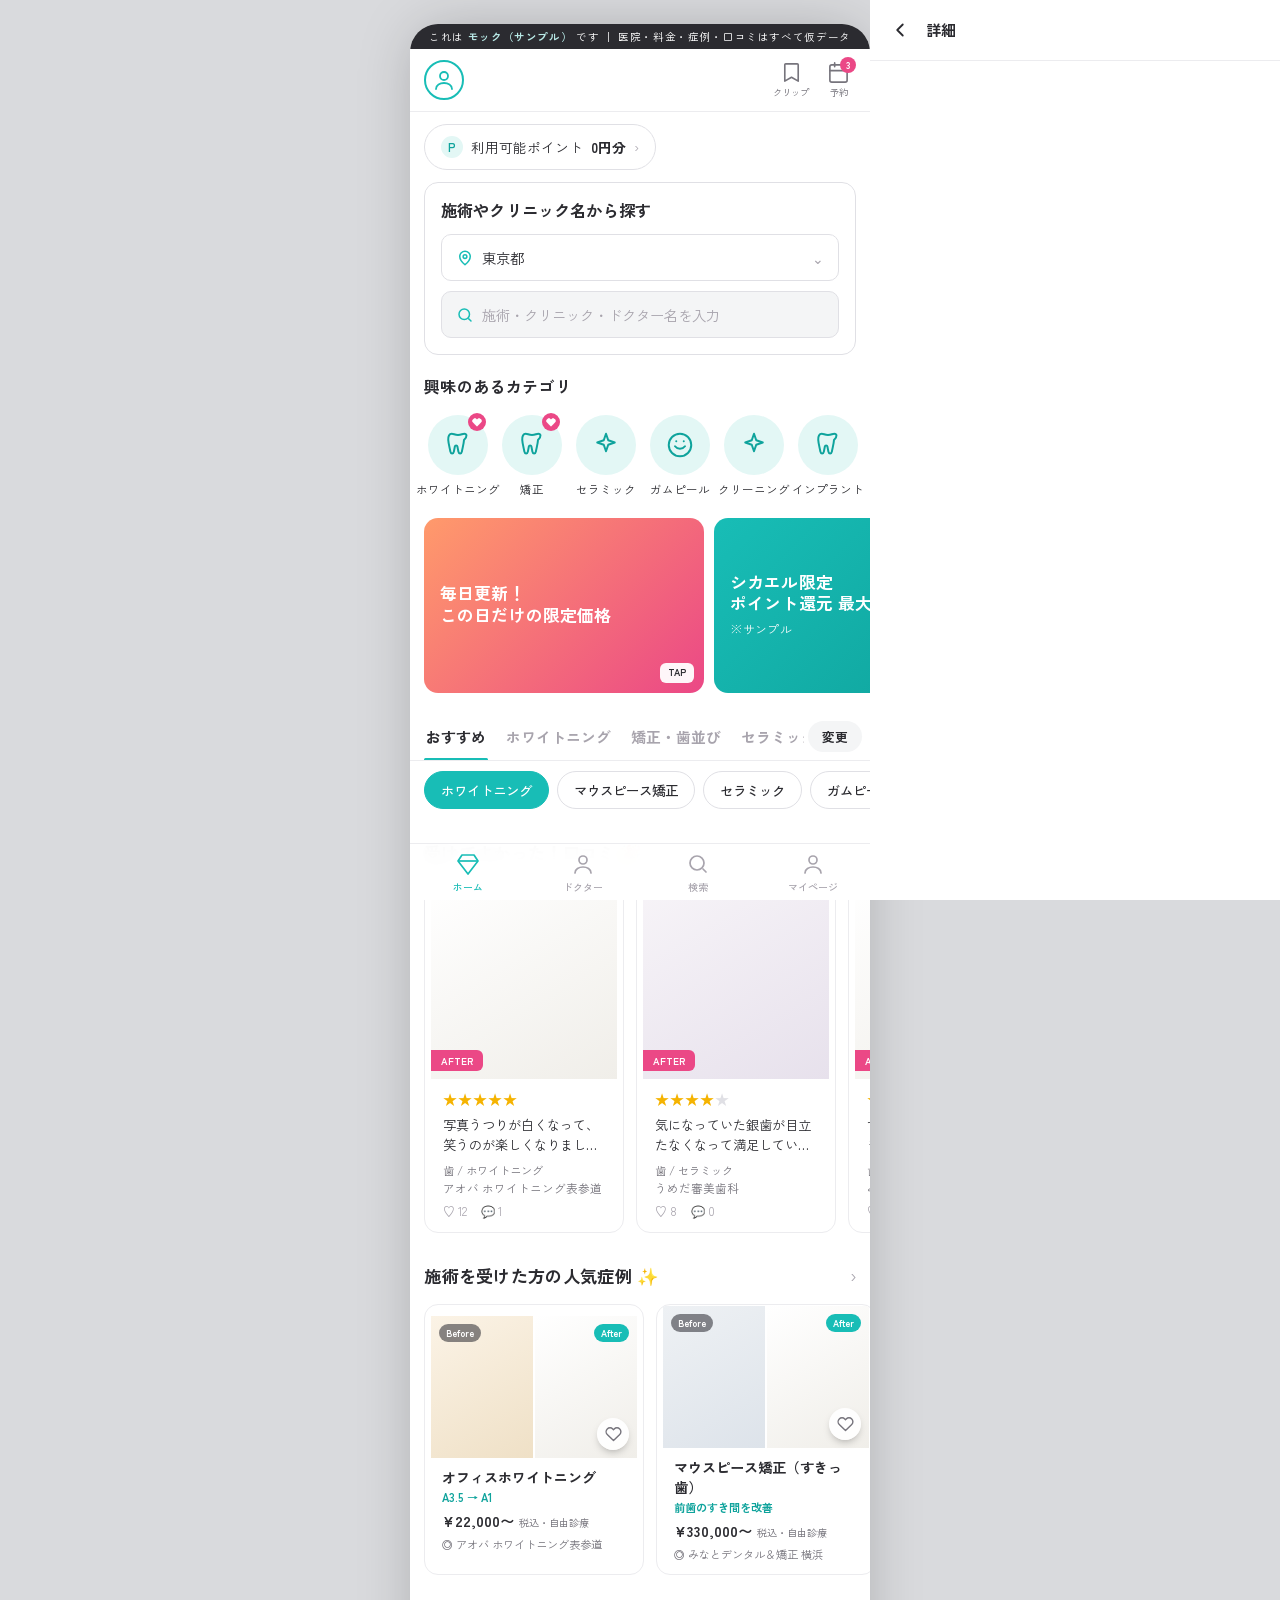
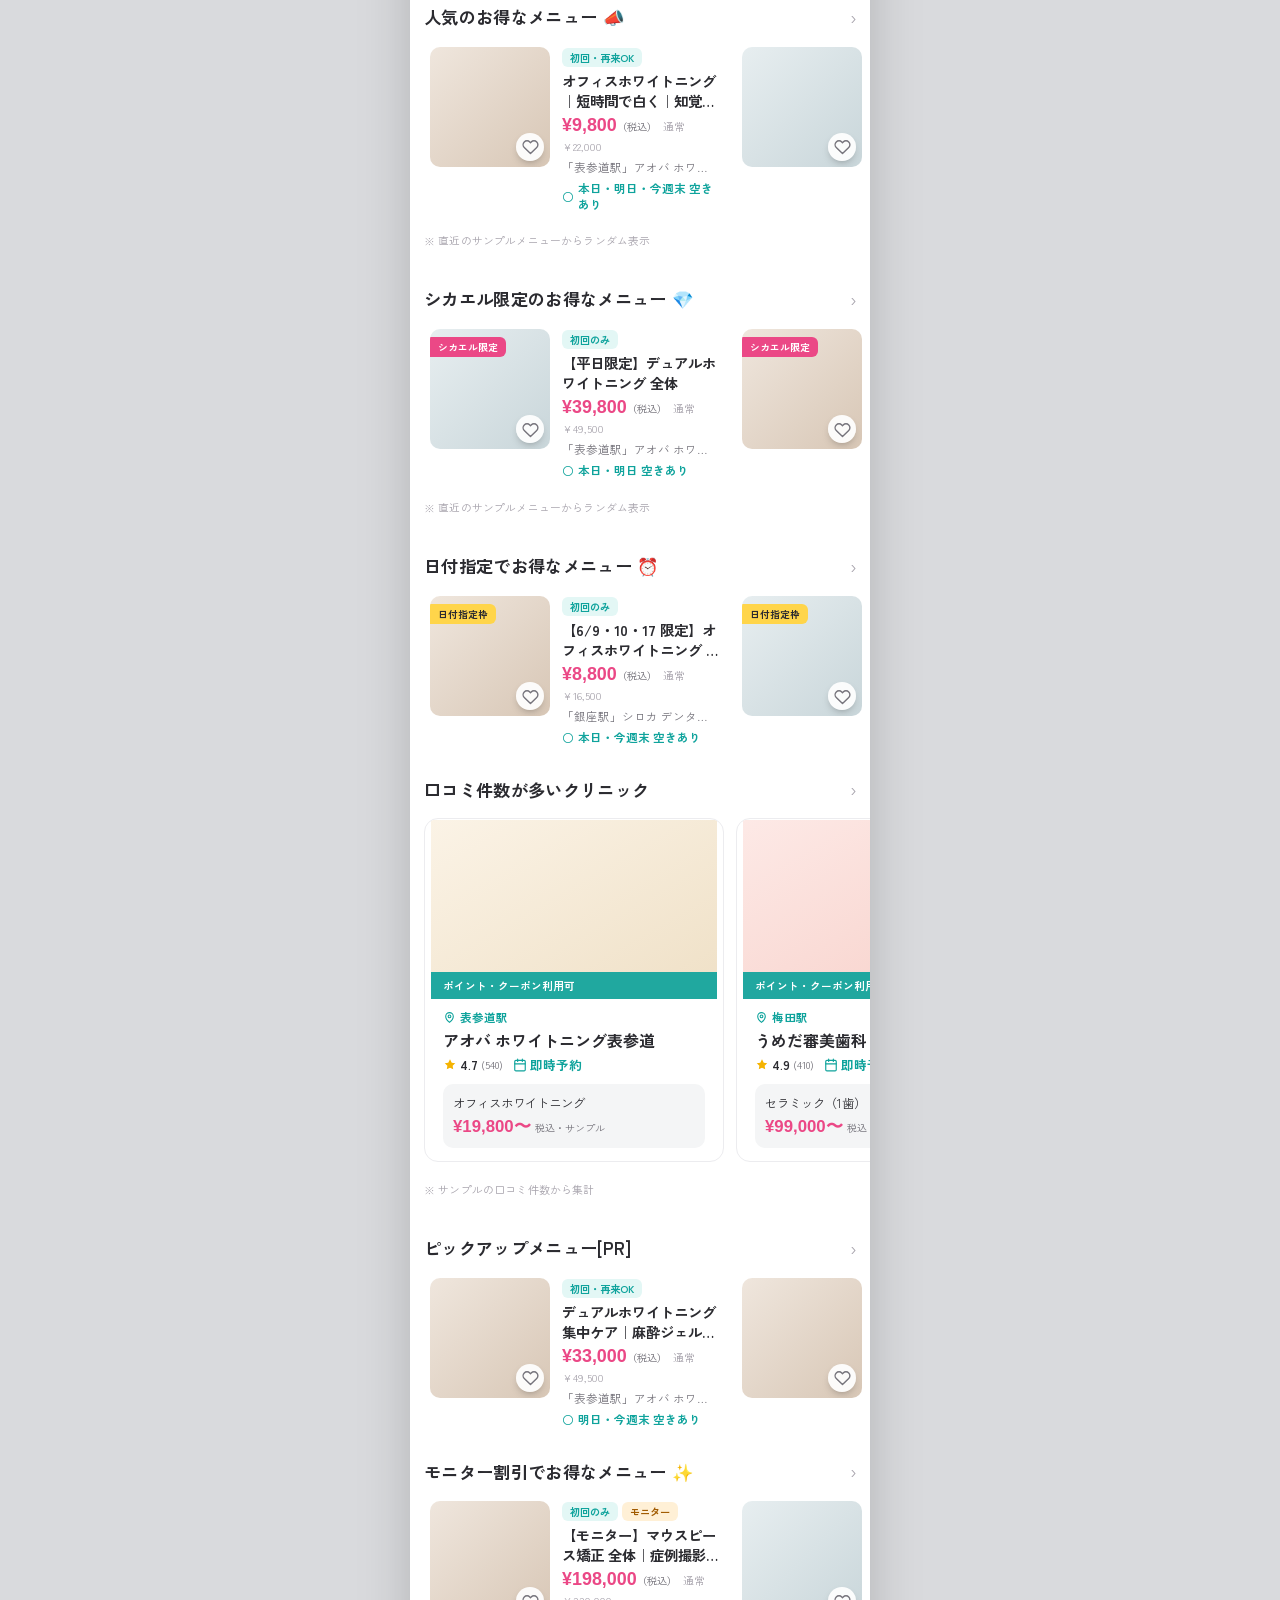
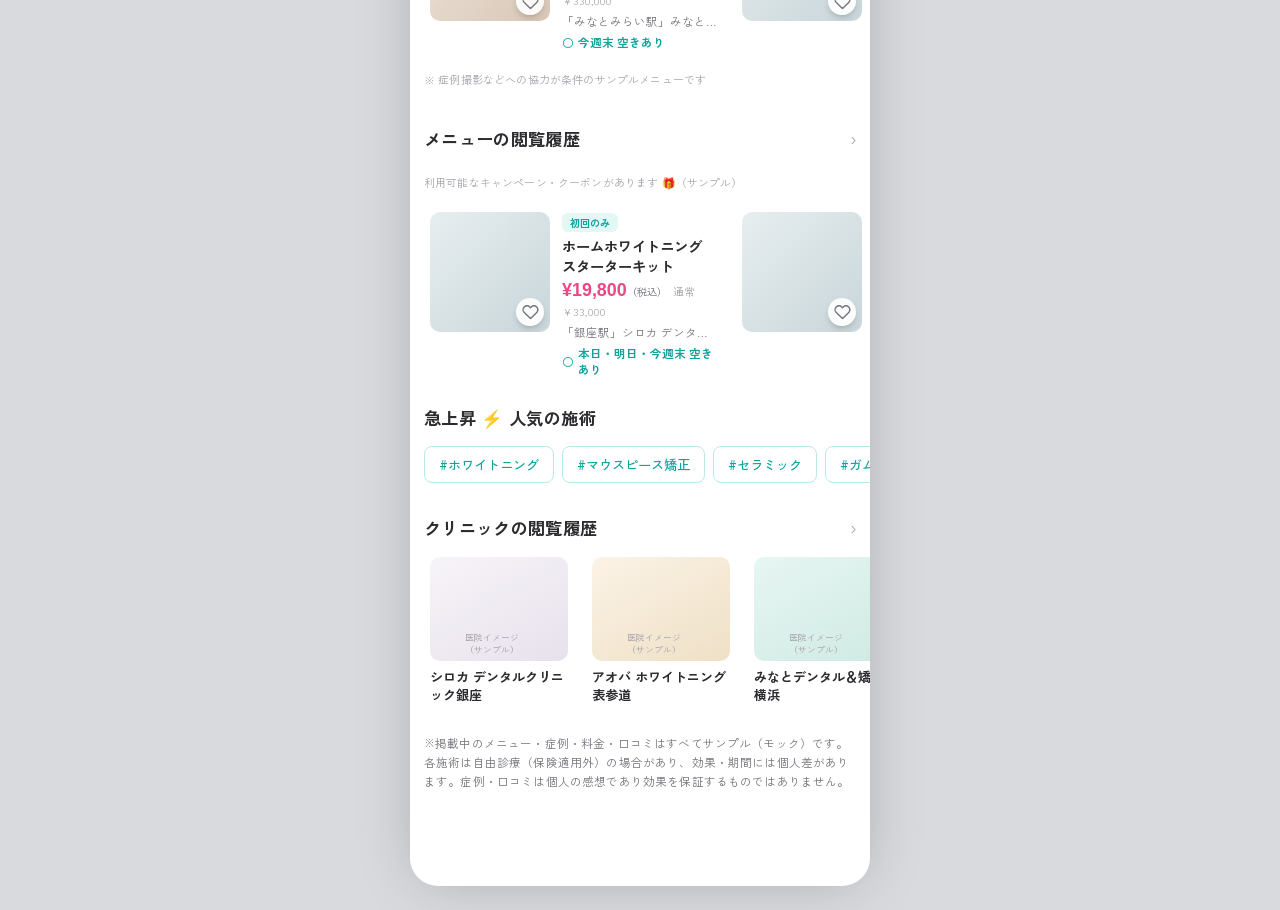
==== commit 56531123: "Home: align section composition to Tribeau reference ホームのセクション構成・並び・カード型をトリビューに合わせて拡充（中身は歯科サンプル）。  -" ====
--- a/index.html
+++ b/index.html
@@ -64,30 +64,69 @@
         <div class="banner banner--c"><h3>ホワイトニング<br>はじめてさん特集</h3><span class="tap">TAP</span></div>
       </div>
 
+      <!-- タブ行（おすすめ／カテゴリ／変更） -->
+      <div class="hometabs">
+        <div class="hometabs__scroll">
+          <button class="hometabs__tab is-on">おすすめ</button>
+          <button class="hometabs__tab" data-toast="カテゴリ別表示はモックです">ホワイトニング</button>
+          <button class="hometabs__tab" data-toast="カテゴリ別表示はモックです">矯正・歯並び</button>
+          <button class="hometabs__tab" data-toast="カテゴリ別表示はモックです">セラミック</button>
+        </div>
+        <button class="hometabs__change" data-toast="表示カテゴリの変更はモックです">変更</button>
+      </div>
+      <div class="chips" id="homeSubchips"></div>
+
+      <!-- 受けてよかった！リアルな口コミ -->
+      <div class="section-head"><h2>受けてよかった！口コミ 🎉</h2><span class="more">›</span></div>
+      <div class="rail" id="homeReviews"></div>
+
+      <!-- 施術を受けた方の人気症例 -->
+      <div class="section-head"><h2>施術を受けた方の人気症例 ✨</h2><span class="more">›</span></div>
+      <div class="rail" id="homeCases"></div>
+
       <!-- 人気のお得なメニュー -->
       <div class="section-head"><h2>人気のお得なメニュー 📣</h2><span class="more">›</span></div>
       <div class="menu-rail" id="homeMenus"></div>
-      <p class="sub-note">※サンプルのメニューをランダム表示しています</p>
+      <p class="sub-note">※ 直近のサンプルメニューからランダム表示</p>
 
       <!-- シカエル限定 -->
       <div class="section-head"><h2>シカエル限定のお得なメニュー 💎</h2><span class="more">›</span></div>
       <div class="menu-rail" id="homeLimited"></div>
-      <p class="sub-note">※サンプルのメニューをランダム表示しています</p>
-
-      <!-- 注目の症例 -->
-      <div class="section-head"><h2>注目の症例（ビフォーアフター）</h2><span class="more">›</span></div>
-      <div class="rail" id="homeCases"></div>
+      <p class="sub-note">※ 直近のサンプルメニューからランダム表示</p>
+
+      <!-- 日付指定でお得なメニュー -->
+      <div class="section-head"><h2>日付指定でお得なメニュー ⏰</h2><span class="more">›</span></div>
+      <div class="menu-rail" id="homeDate"></div>
+
+      <!-- 口コミ件数が多いクリニック -->
+      <div class="section-head"><h2>口コミ件数が多いクリニック</h2><span class="more">›</span></div>
+      <div class="rail" id="homeBigClinics"></div>
+      <p class="sub-note">※ サンプルの口コミ件数から集計</p>
+
+      <!-- ピックアップメニュー[PR] -->
+      <div class="section-head"><h2>ピックアップメニュー[PR]</h2><span class="more">›</span></div>
+      <div class="menu-rail" id="homePR"></div>
+
+      <!-- モニター割引でお得なメニュー -->
+      <div class="section-head"><h2>モニター割引でお得なメニュー ✨</h2><span class="more">›</span></div>
+      <div class="menu-rail" id="homeMonitor"></div>
+      <p class="sub-note">※ 症例撮影などへの協力が条件のサンプルメニューです</p>
+
+      <!-- メニューの閲覧履歴 -->
+      <div class="section-head"><h2>メニューの閲覧履歴</h2><span class="more">›</span></div>
+      <p class="sub-note">利用可能なキャンペーン・クーポンがあります 🎁（サンプル）</p>
+      <div class="menu-rail" id="homeMenuHistory"></div>
+
+      <!-- 急上昇 人気の施術 -->
+      <div class="section-head"><h2>急上昇 ⚡ 人気の施術</h2></div>
+      <div class="hashtags" id="homeTags"></div>
 
       <!-- クリニックの閲覧履歴 -->
       <div class="section-head"><h2>クリニックの閲覧履歴</h2><span class="more">›</span></div>
       <div class="rail" id="homeHistory"></div>
 
-      <!-- 急上昇 人気の施術 -->
-      <div class="section-head"><h2>急上昇 ⚡ 人気の施術</h2></div>
-      <div class="hashtags" id="homeTags"></div>
-
       <p class="detail-note" style="padding:10px 14px 24px;">
-        ※掲載中のメニュー・症例・料金・口コミはすべてサンプル（モック）です。各施術は自由診療（保険適用外）の場合があり、効果・期間には個人差があります。
+        ※掲載中のメニュー・症例・料金・口コミはすべてサンプル（モック）です。各施術は自由診療（保険適用外）の場合があり、効果・期間には個人差があります。症例・口コミは個人の感想であり効果を保証するものではありません。
       </p>
     </section>
 
--- a/app.css
+++ b/app.css
@@ -369,6 +369,47 @@
 .toast { position: fixed; left: 50%; bottom: calc(var(--tab-h) + 20px); transform: translate(-50%, 20px); background: var(--ink); color: #fff; font-size: 0.82rem; font-weight: 500; padding: 10px 18px; border-radius: 999px; z-index: 90; opacity: 0; pointer-events: none; transition: all 0.3s var(--ease); white-space: nowrap; max-width: 86%; }
 .toast.is-show { opacity: 1; transform: translate(-50%, 0); }
 
+/* ---- ホームのタブ行（おすすめ / カテゴリ / 変更） ---- */
+.hometabs { display: flex; align-items: center; gap: 4px; border-bottom: 1px solid var(--line); padding: 0 8px; margin-top: 6px; }
+.hometabs__scroll { display: flex; gap: 16px; overflow-x: auto; flex: 1; scrollbar-width: none; padding: 0 6px; }
+.hometabs__scroll::-webkit-scrollbar { display: none; }
+.hometabs__tab { flex: none; padding: 13px 2px; font-size: 0.92rem; font-weight: 700; color: var(--ink-faint); white-space: nowrap; position: relative; }
+.hometabs__tab.is-on { color: var(--ink); }
+.hometabs__tab.is-on::after { content: ""; position: absolute; left: 0; right: 0; bottom: -1px; height: 3px; border-radius: 3px; background: var(--teal); }
+.hometabs__change { flex: none; font-size: 0.8rem; font-weight: 700; color: var(--ink); background: var(--bg-soft); border-radius: 999px; padding: 6px 14px; }
+
+/* ---- 口コミカード ---- */
+.review-card { flex: none; width: 200px; text-align: left; background: #fff; border: 1px solid var(--line); border-radius: var(--r); overflow: hidden; }
+.review-card__img { position: relative; aspect-ratio: 1 / 1.05; }
+.review-card__img .after-tag { position: absolute; left: 0; bottom: 8px; background: var(--pink); color: #fff; font-size: 0.62rem; font-weight: 700; padding: 3px 10px; border-radius: 0 6px 6px 0; }
+.review-card__body { padding: 10px 12px 12px; }
+.stars { color: var(--star); font-size: 0.88rem; letter-spacing: 1px; }
+.stars .off { color: var(--line-2); }
+.review-card__text { font-size: 0.82rem; margin: 6px 0 0; line-height: 1.5; display: -webkit-box; -webkit-line-clamp: 2; -webkit-box-orient: vertical; overflow: hidden; }
+.review-card__meta { font-size: 0.7rem; color: var(--ink-soft); margin-top: 8px; }
+.review-card__clinic { font-size: 0.72rem; color: var(--ink-soft); margin-top: 2px; overflow: hidden; text-overflow: ellipsis; white-space: nowrap; }
+.review-card__react { font-size: 0.72rem; color: var(--ink-faint); margin-top: 7px; display: flex; gap: 14px; }
+
+/* ---- 口コミ件数が多いクリニック（大カード） ---- */
+.clinic-big { flex: none; width: 300px; text-align: left; background: #fff; border: 1px solid var(--line); border-radius: var(--r); overflow: hidden; }
+.clinic-big__img { position: relative; aspect-ratio: 16 / 10; }
+.clinic-big__ribbon { position: absolute; left: 0; right: 0; bottom: 0; background: rgba(15,163,156,0.92); color: #fff; font-size: 0.66rem; font-weight: 700; padding: 6px 12px; }
+.clinic-big__body { padding: 10px 12px 12px; }
+.clinic-big__station { display: flex; align-items: center; gap: 4px; font-size: 0.72rem; color: var(--teal-deep); font-weight: 700; }
+.clinic-big__station svg { width: 13px; height: 13px; }
+.clinic-big__name { font-size: 1rem; font-weight: 700; margin: 3px 0; }
+.clinic-big__rate { display: flex; align-items: center; gap: 10px; font-size: 0.8rem; }
+.clinic-big__inst { display: inline-flex; align-items: center; gap: 3px; color: var(--teal-deep); font-weight: 700; }
+.clinic-big__inst svg { width: 14px; height: 14px; }
+.clinic-big__menu { margin-top: 10px; background: var(--bg-soft); border-radius: 10px; padding: 10px; }
+.clinic-big__menu .t { font-size: 0.78rem; display: -webkit-box; -webkit-line-clamp: 1; -webkit-box-orient: vertical; overflow: hidden; }
+.clinic-big__menu .p { margin-top: 3px; }
+.clinic-big__menu .p .now { font-size: 1.05rem; font-weight: 800; color: var(--pink); }
+.clinic-big__menu .p .tax { font-size: 0.62rem; color: var(--ink-soft); }
+
+/* メニュー：モニター追加バッジ */
+.menu-card__badge.mon { color: #a15b00; background: #fff0d6; margin-left: 4px; }
+
 @media (min-width: 480px) {
   body { padding: 24px 0; }
   .app { min-height: calc(100vh - 48px); border-radius: 28px; }
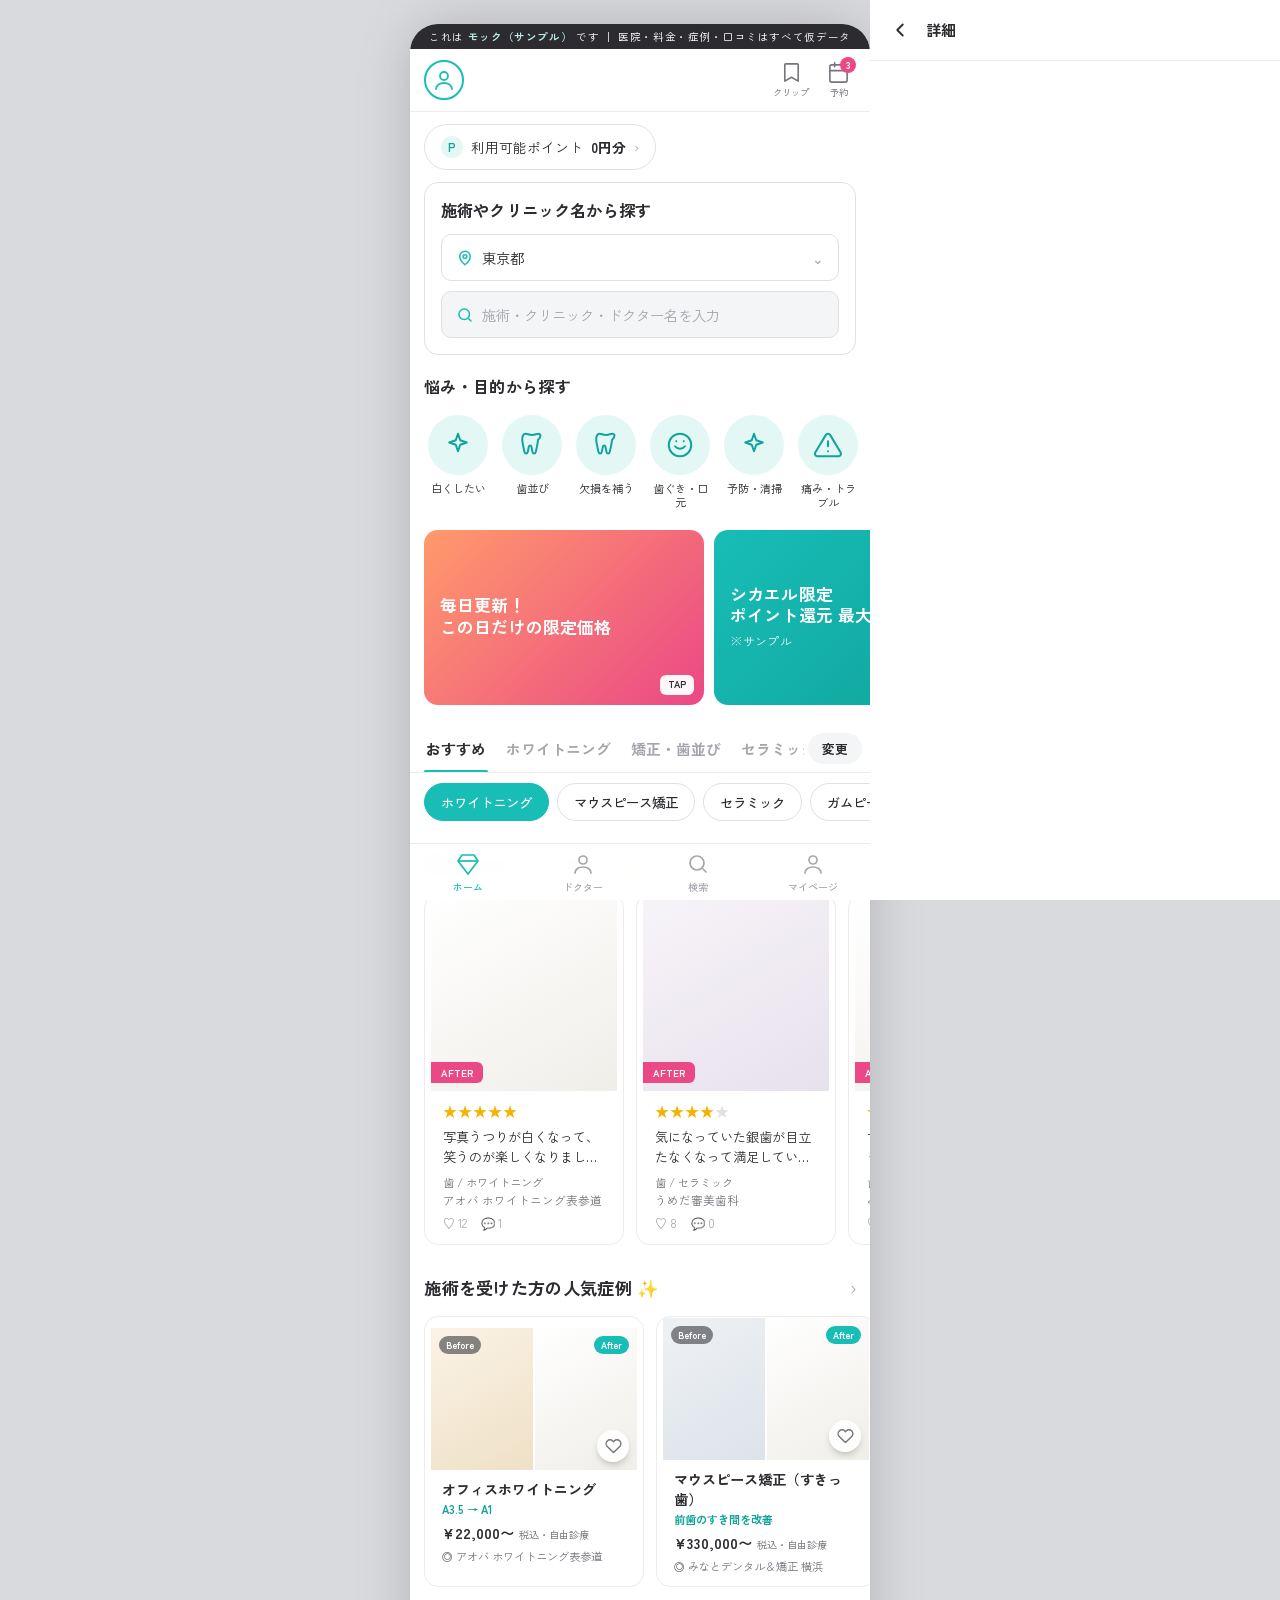
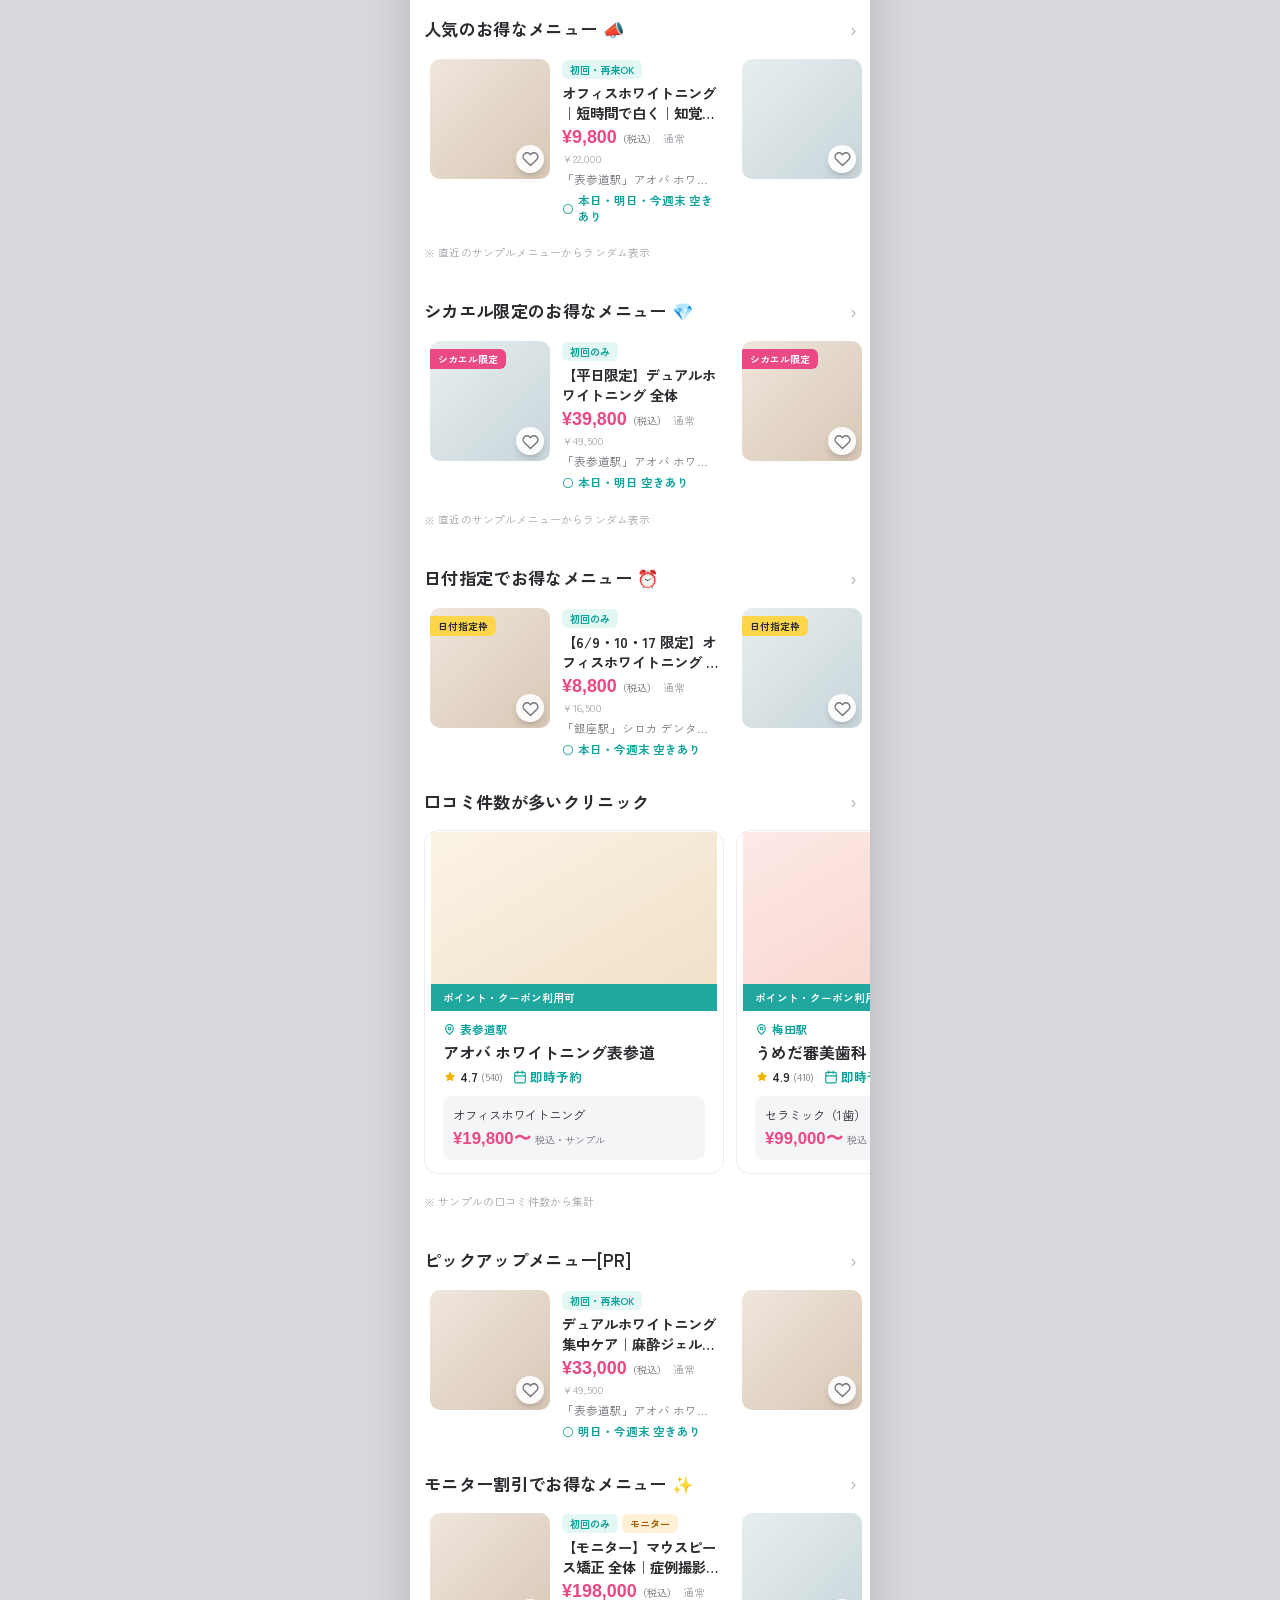
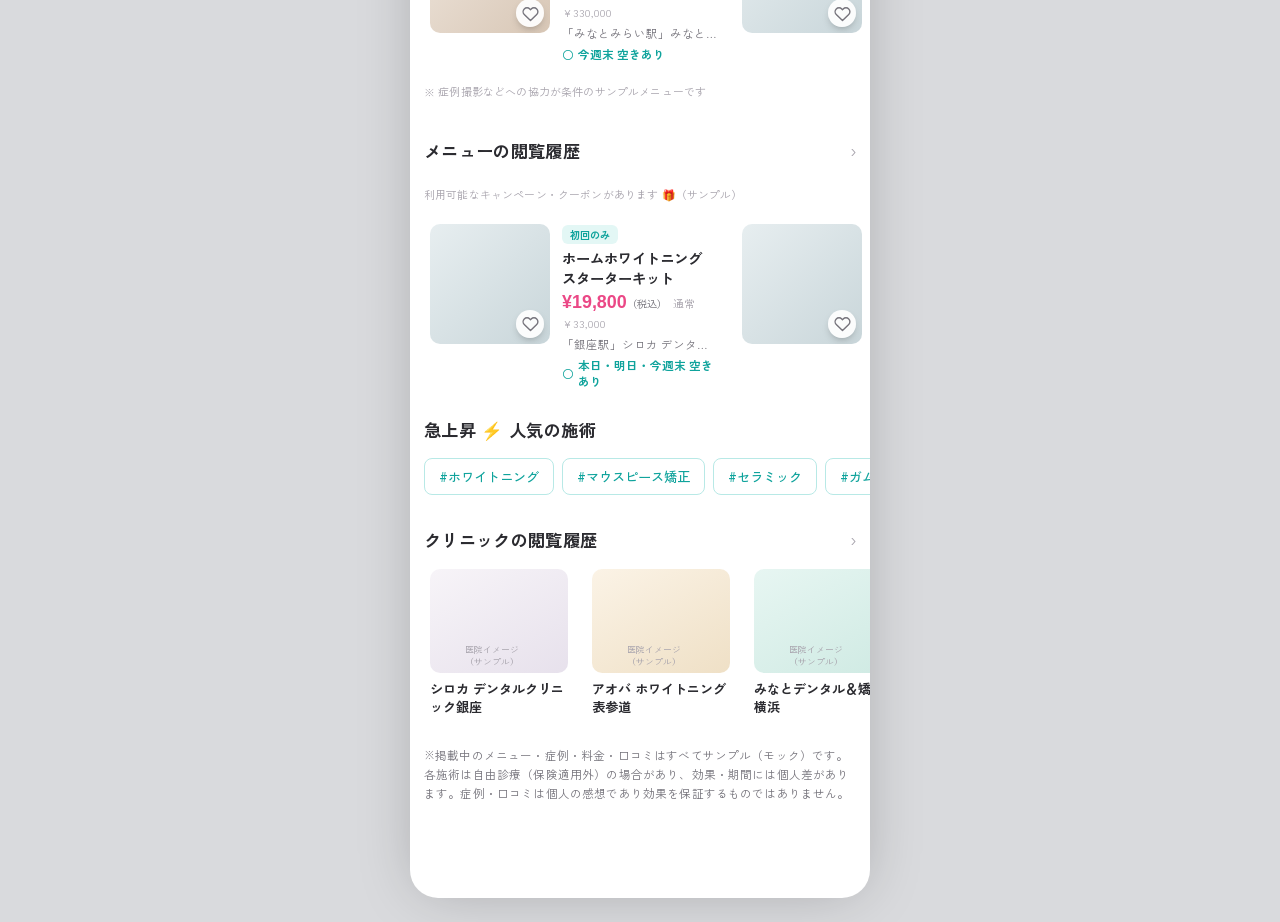
==== commit 691b330a: "Implement 9-axis concern taxonomy as category backbone 悩み・目的軸 9系統（A白くしたい〜I訪問・その他）を最上位に据え、 ホーム/検索のカテゴ" ====
--- a/index.html
+++ b/index.html
@@ -54,7 +54,7 @@
       </div>
 
       <!-- 興味のあるカテゴリ -->
-      <div class="section-head" style="padding-bottom:0;"><h2 style="font-size:1rem;">興味のあるカテゴリ</h2></div>
+      <div class="section-head" style="padding-bottom:0;"><h2 style="font-size:1rem;">悩み・目的から探す</h2></div>
       <div class="catcircles" id="homeCats"></div>
 
       <!-- バナー -->
@@ -176,7 +176,7 @@
       <div class="section-head"><h2 style="font-size:1rem;">ピックアップから探す</h2></div>
       <div class="chips" id="pickup"></div>
 
-      <div class="section-head"><h2 style="font-size:1rem;">部位・カテゴリから探す</h2></div>
+      <div class="section-head"><h2 style="font-size:1rem;">悩み・目的から探す</h2></div>
       <div class="parts-grid" id="partsGrid"></div>
 
       <div class="section-head"><h2 style="font-size:1rem;">コンテンツから探す</h2></div>
--- a/app.css
+++ b/app.css
@@ -116,7 +116,7 @@
 .catcircle .ring svg { width: 30px; height: 30px; }
 .catcircle .heart { position: absolute; top: -2px; right: 2px; width: 18px; height: 18px; border-radius: 50%; background: var(--pink); color: #fff; display: grid; place-items: center; }
 .catcircle .heart svg { width: 10px; height: 10px; fill: #fff; stroke: #fff; }
-.catcircle small { font-size: 0.72rem; color: var(--ink); white-space: nowrap; }
+.catcircle small { font-size: 0.7rem; color: var(--ink); text-align: center; line-height: 1.25; }
 
 /* ---- バナー ---- */
 .banners { display: flex; gap: 10px; overflow-x: auto; padding: 14px; scrollbar-width: none; }
@@ -410,6 +410,18 @@
 /* メニュー：モニター追加バッジ */
 .menu-card__badge.mon { color: #a15b00; background: #fff0d6; margin-left: 4px; }
 
+/* ---- 悩み軸ドリルダウン（施術リスト） ---- */
+.tax-head { padding: 16px 16px 6px; }
+.tax-list { border-top: 1px solid var(--line); }
+.tx-row { width: 100%; text-align: left; display: flex; gap: 12px; align-items: center; padding: 14px 16px; border-bottom: 1px solid var(--line); background: #fff; }
+.tx-row:hover { background: var(--bg-soft); }
+.tx-row__main { flex: 1; min-width: 0; }
+.tx-row__name { font-size: 0.95rem; font-weight: 700; }
+.tx-row__range { font-size: 0.84rem; color: var(--pink); font-weight: 700; margin-top: 4px; }
+.tx-row__note { font-size: 0.76rem; color: var(--ink-soft); margin-top: 3px; }
+.tx-row .chev { color: var(--ink-faint); flex: none; }
+.tx-fit { font-size: 0.6rem; font-weight: 700; padding: 1px 6px; border-radius: 6px; background: var(--teal-tint); color: var(--teal-deep); white-space: nowrap; margin-left: 4px; vertical-align: middle; }
+
 @media (min-width: 480px) {
   body { padding: 24px 0; }
   .app { min-height: calc(100vh - 48px); border-radius: 28px; }
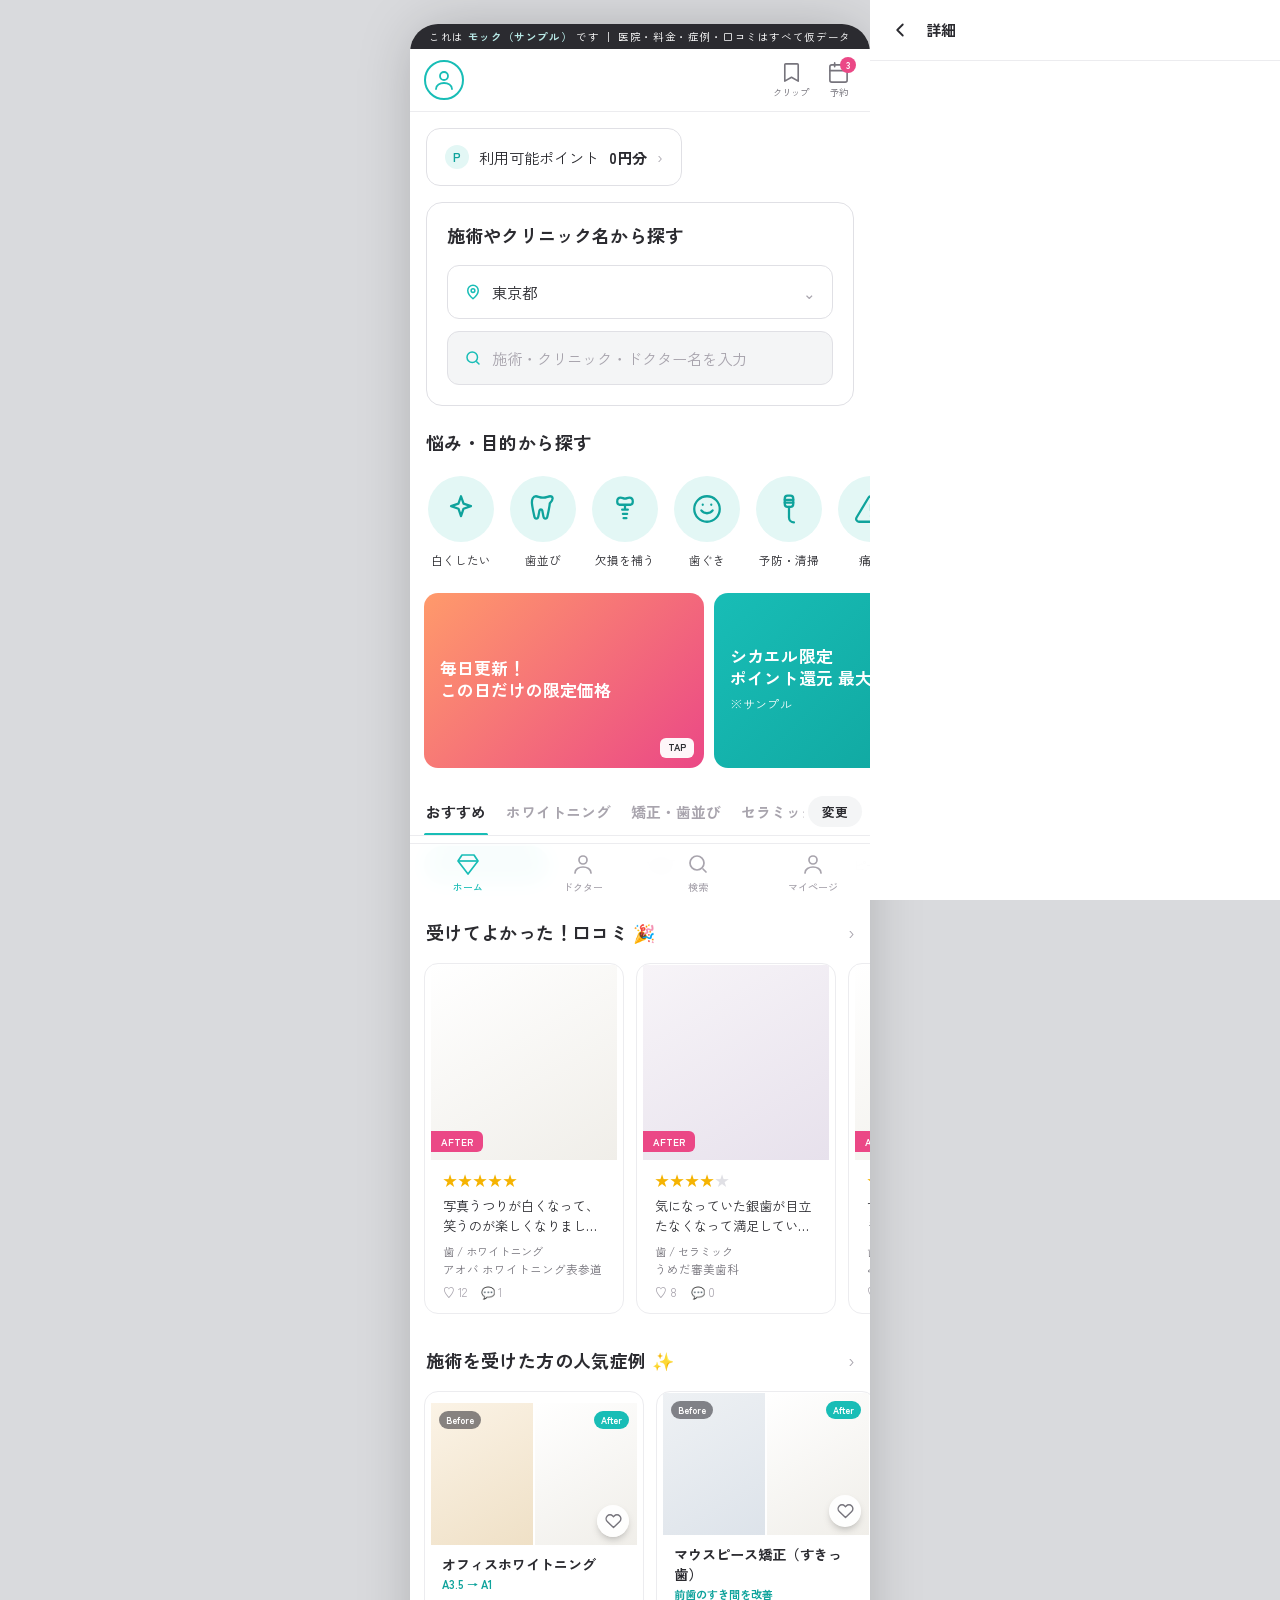
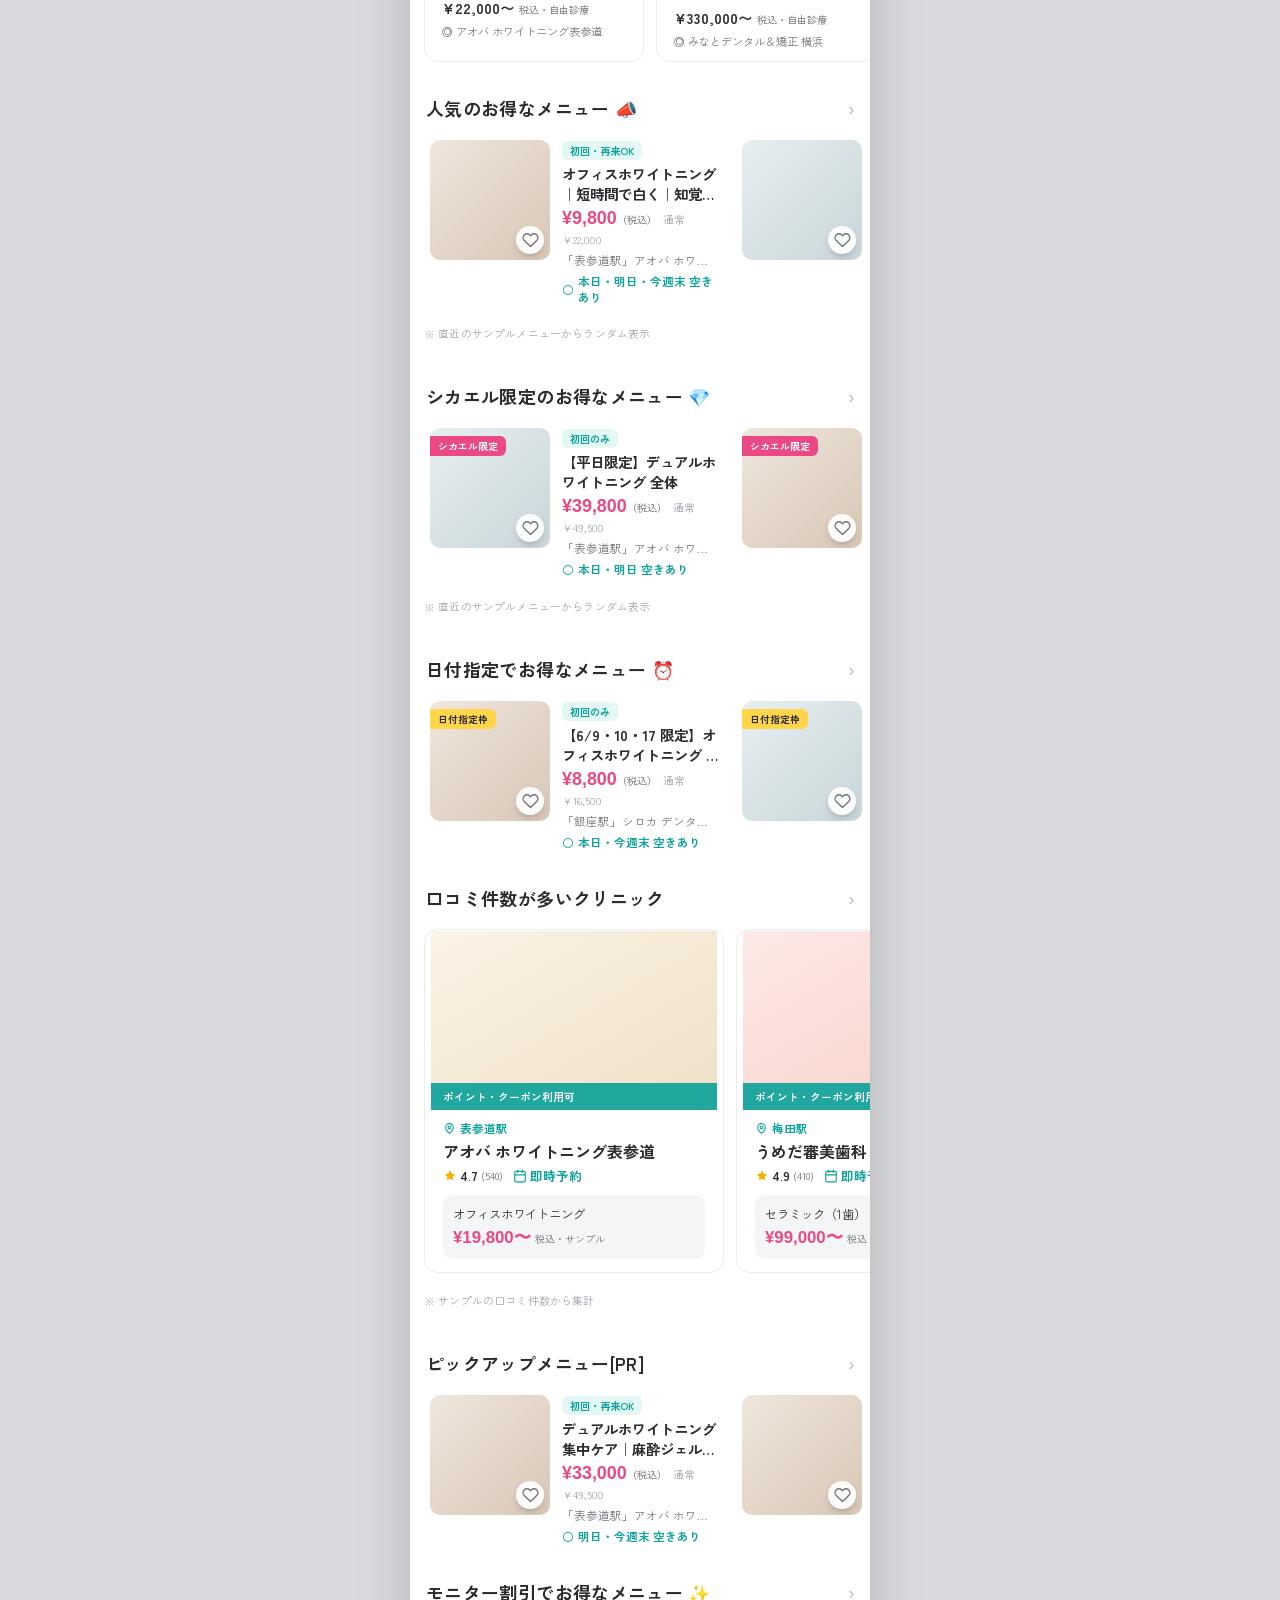
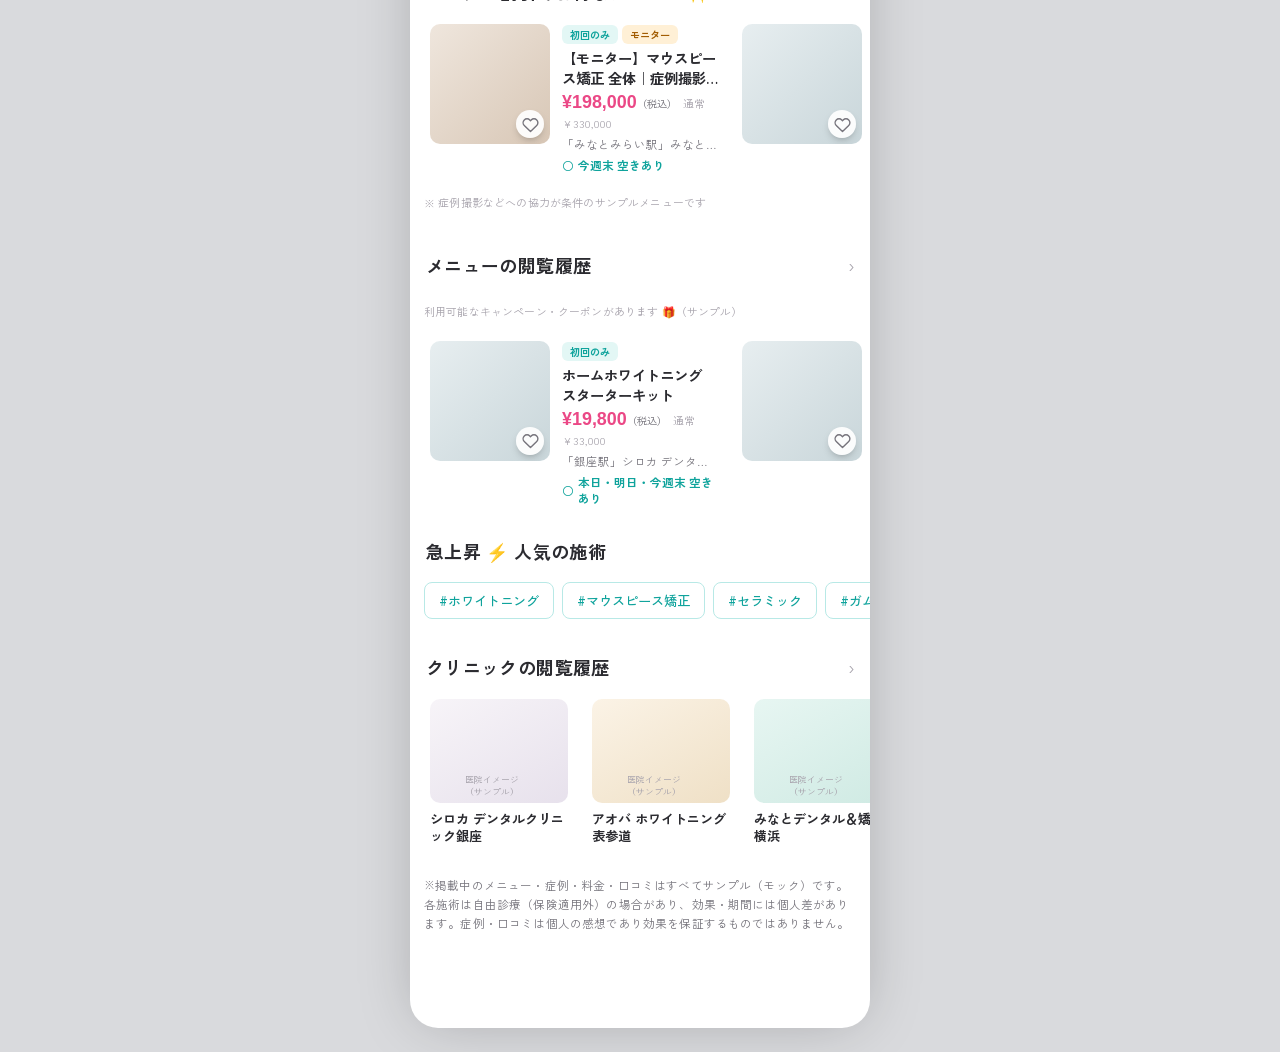
==== commit 5ee26b07: "Home polish: spacing/sizing closer to reference, fix label wrap トリビューとの密度差を解消する余白・サイズ調整。  - ポイント欄・検索" ====
--- a/index.html
+++ b/index.html
@@ -54,7 +54,7 @@
       </div>
 
       <!-- 興味のあるカテゴリ -->
-      <div class="section-head" style="padding-bottom:0;"><h2 style="font-size:1rem;">悩み・目的から探す</h2></div>
+      <div class="section-head" style="padding-bottom:0;"><h2>悩み・目的から探す</h2></div>
       <div class="catcircles" id="homeCats"></div>
 
       <!-- バナー -->
--- a/app.css
+++ b/app.css
@@ -85,38 +85,38 @@
 
 /* ---- ポイントバー ---- */
 .pointsbar {
-  display: flex; align-items: center; gap: 8px; margin: 12px 14px 0;
-  border: 1px solid var(--line-2); border-radius: 999px; padding: 11px 16px; font-size: 0.86rem;
-}
-.pointsbar .p { width: 22px; height: 22px; border-radius: 50%; background: var(--teal-tint); color: var(--teal-deep); display: grid; place-items: center; font-weight: 700; font-size: 0.72rem; }
+  display: flex; align-items: center; gap: 10px; margin: 16px 16px 0;
+  border: 1px solid var(--line-2); border-radius: 14px; padding: 16px 18px; font-size: 0.95rem;
+}
+.pointsbar .p { width: 24px; height: 24px; border-radius: 50%; background: var(--teal-tint); color: var(--teal-deep); display: grid; place-items: center; font-weight: 700; font-size: 0.76rem; }
 .pointsbar b { font-weight: 700; }
 .pointsbar .chev { margin-left: auto; color: var(--ink-faint); }
 
 /* ---- 検索ブロック ---- */
-.searchblock { margin: 12px 14px 0; border: 1px solid var(--line-2); border-radius: var(--r); padding: 16px; }
-.searchblock h2 { font-size: 1.02rem; margin-bottom: 12px; }
+.searchblock { margin: 16px 16px 0; border: 1px solid var(--line-2); border-radius: 16px; padding: 20px; }
+.searchblock h2 { font-size: 1.12rem; margin-bottom: 16px; }
 .area-pill, .sb-input {
-  display: flex; align-items: center; gap: 8px; width: 100%;
-  border: 1px solid var(--line-2); border-radius: 10px; padding: 12px 14px; font-size: 0.9rem; background: #fff;
-}
-.area-pill { margin-bottom: 10px; color: var(--ink); }
+  display: flex; align-items: center; gap: 10px; width: 100%;
+  border: 1px solid var(--line-2); border-radius: 12px; padding: 15px 16px; font-size: 0.96rem; background: #fff;
+}
+.area-pill { margin-bottom: 12px; color: var(--ink); }
 .area-pill svg { width: 18px; height: 18px; color: var(--teal); }
 .area-pill .chev { margin-left: auto; color: var(--ink-faint); }
 .sb-input { color: var(--ink-faint); background: var(--bg-soft); }
 .sb-input svg { width: 18px; height: 18px; color: var(--teal); }
 
 /* ---- 興味のあるカテゴリ（丸アイコン） ---- */
-.catcircles { display: flex; gap: 6px; overflow-x: auto; padding: 16px 14px 6px; scrollbar-width: none; }
+.catcircles { display: flex; gap: 12px; overflow-x: auto; padding: 20px 16px 10px; scrollbar-width: none; }
 .catcircles::-webkit-scrollbar { display: none; }
-.catcircle { flex: none; width: 68px; display: flex; flex-direction: column; align-items: center; gap: 6px; }
+.catcircle { flex: none; width: 70px; display: flex; flex-direction: column; align-items: center; gap: 9px; }
 .catcircle .ring {
-  width: 60px; height: 60px; border-radius: 50%; background: var(--teal-tint);
+  width: 66px; height: 66px; border-radius: 50%; background: var(--teal-tint);
   display: grid; place-items: center; color: var(--teal-deep); position: relative;
 }
-.catcircle .ring svg { width: 30px; height: 30px; }
+.catcircle .ring svg { width: 34px; height: 34px; }
 .catcircle .heart { position: absolute; top: -2px; right: 2px; width: 18px; height: 18px; border-radius: 50%; background: var(--pink); color: #fff; display: grid; place-items: center; }
 .catcircle .heart svg { width: 10px; height: 10px; fill: #fff; stroke: #fff; }
-.catcircle small { font-size: 0.7rem; color: var(--ink); text-align: center; line-height: 1.25; }
+.catcircle small { font-size: 0.74rem; color: var(--ink); white-space: nowrap; }
 
 /* ---- バナー ---- */
 .banners { display: flex; gap: 10px; overflow-x: auto; padding: 14px; scrollbar-width: none; }
@@ -134,8 +134,8 @@
 .banner--c { background: linear-gradient(135deg, #6db3f2, #4a73e8); }
 
 /* ---- セクション見出し ---- */
-.section-head { display: flex; align-items: center; justify-content: space-between; padding: 20px 14px 10px; }
-.section-head h2 { font-size: 1.08rem; letter-spacing: 0.02em; }
+.section-head { display: flex; align-items: center; justify-content: space-between; padding: 24px 16px 12px; }
+.section-head h2 { font-size: 1.12rem; letter-spacing: 0.02em; }
 .section-head .more { font-size: 1.1rem; color: var(--ink-faint); }
 .sub-note { padding: 0 14px 4px; font-size: 0.68rem; color: var(--ink-faint); }
 
